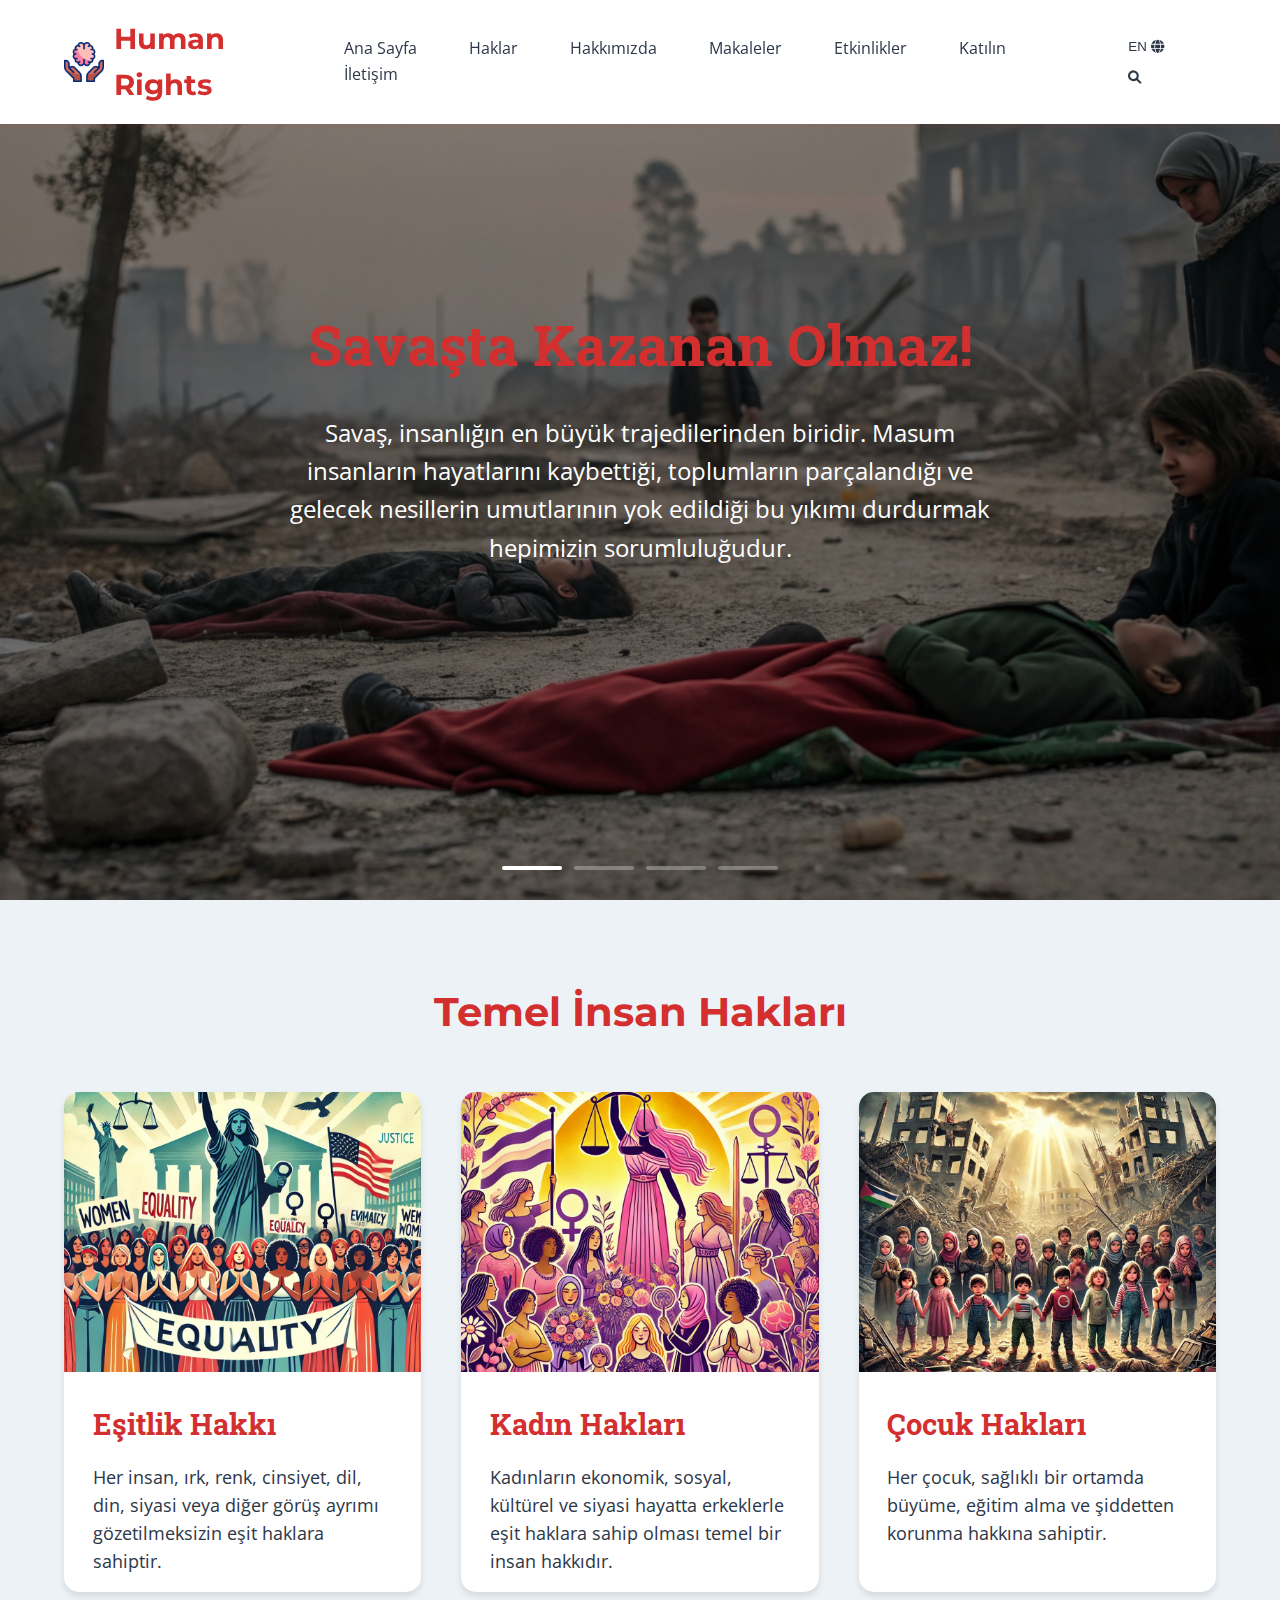
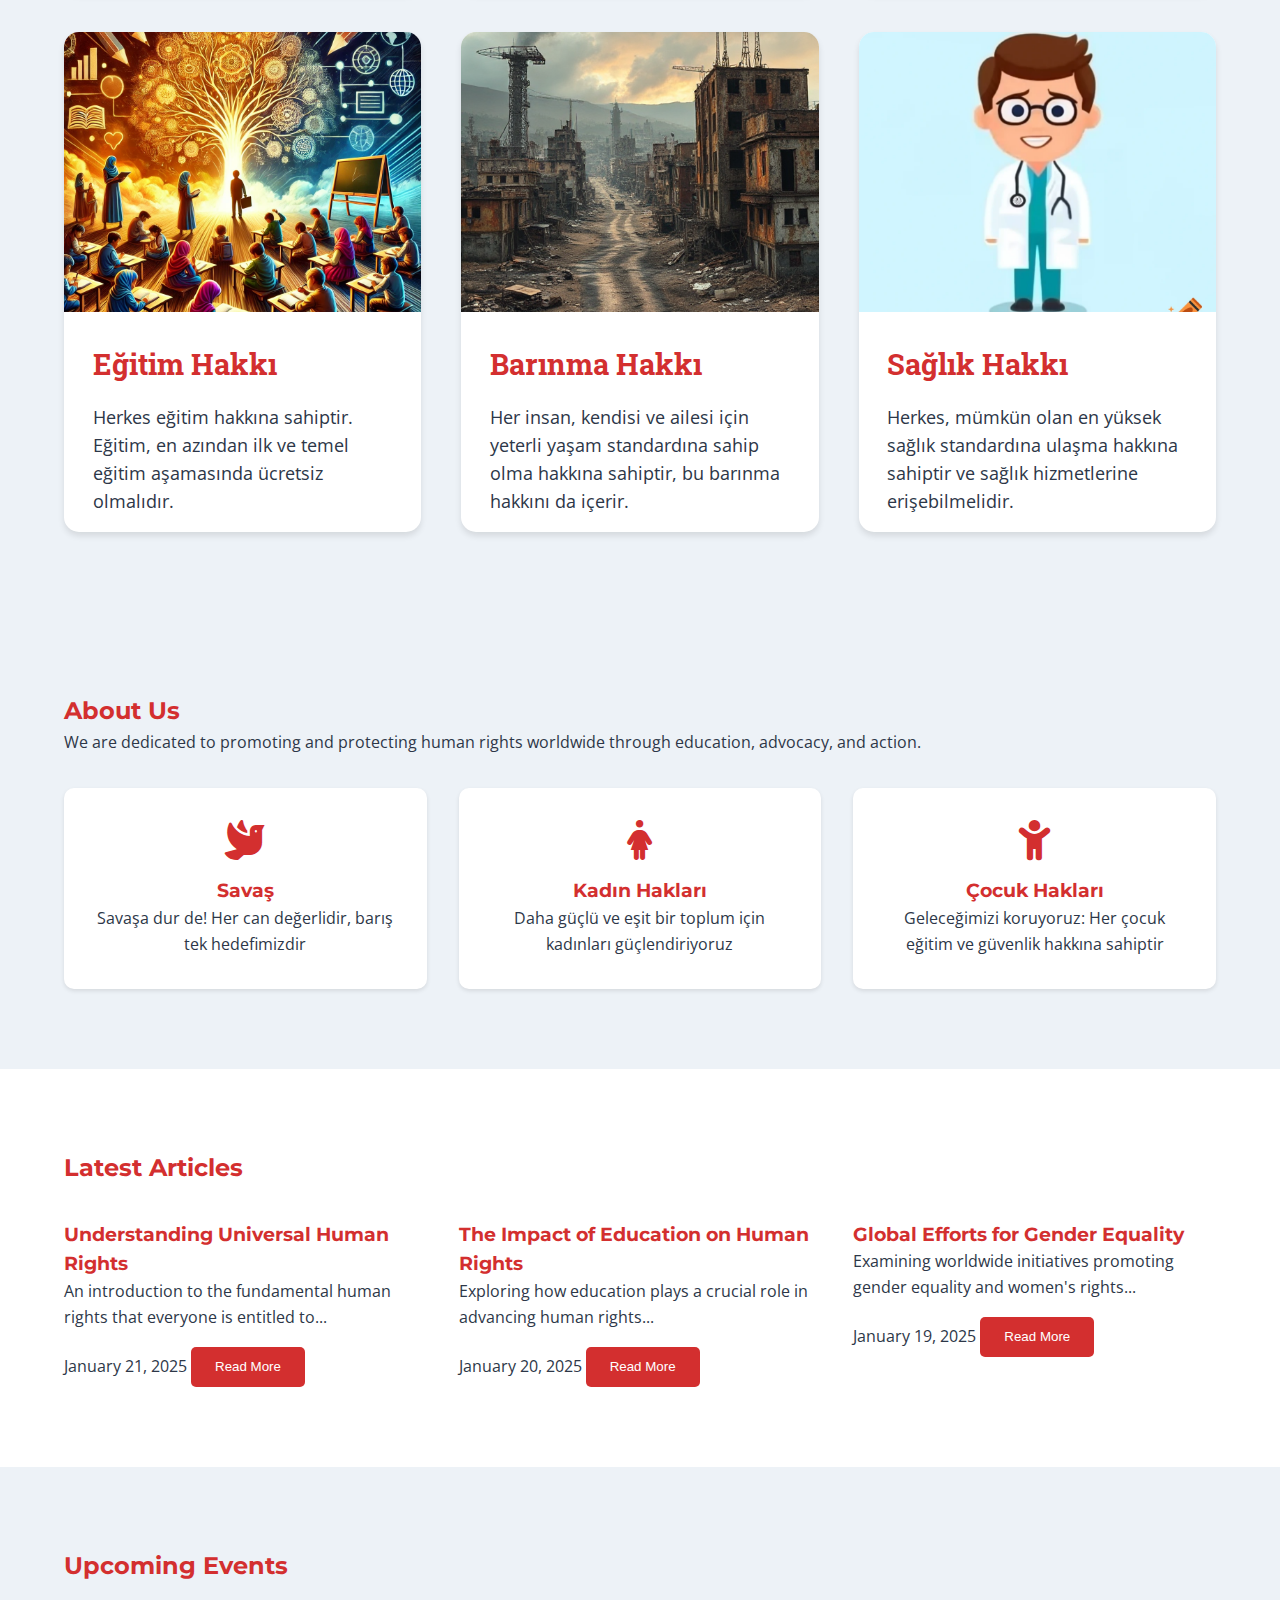
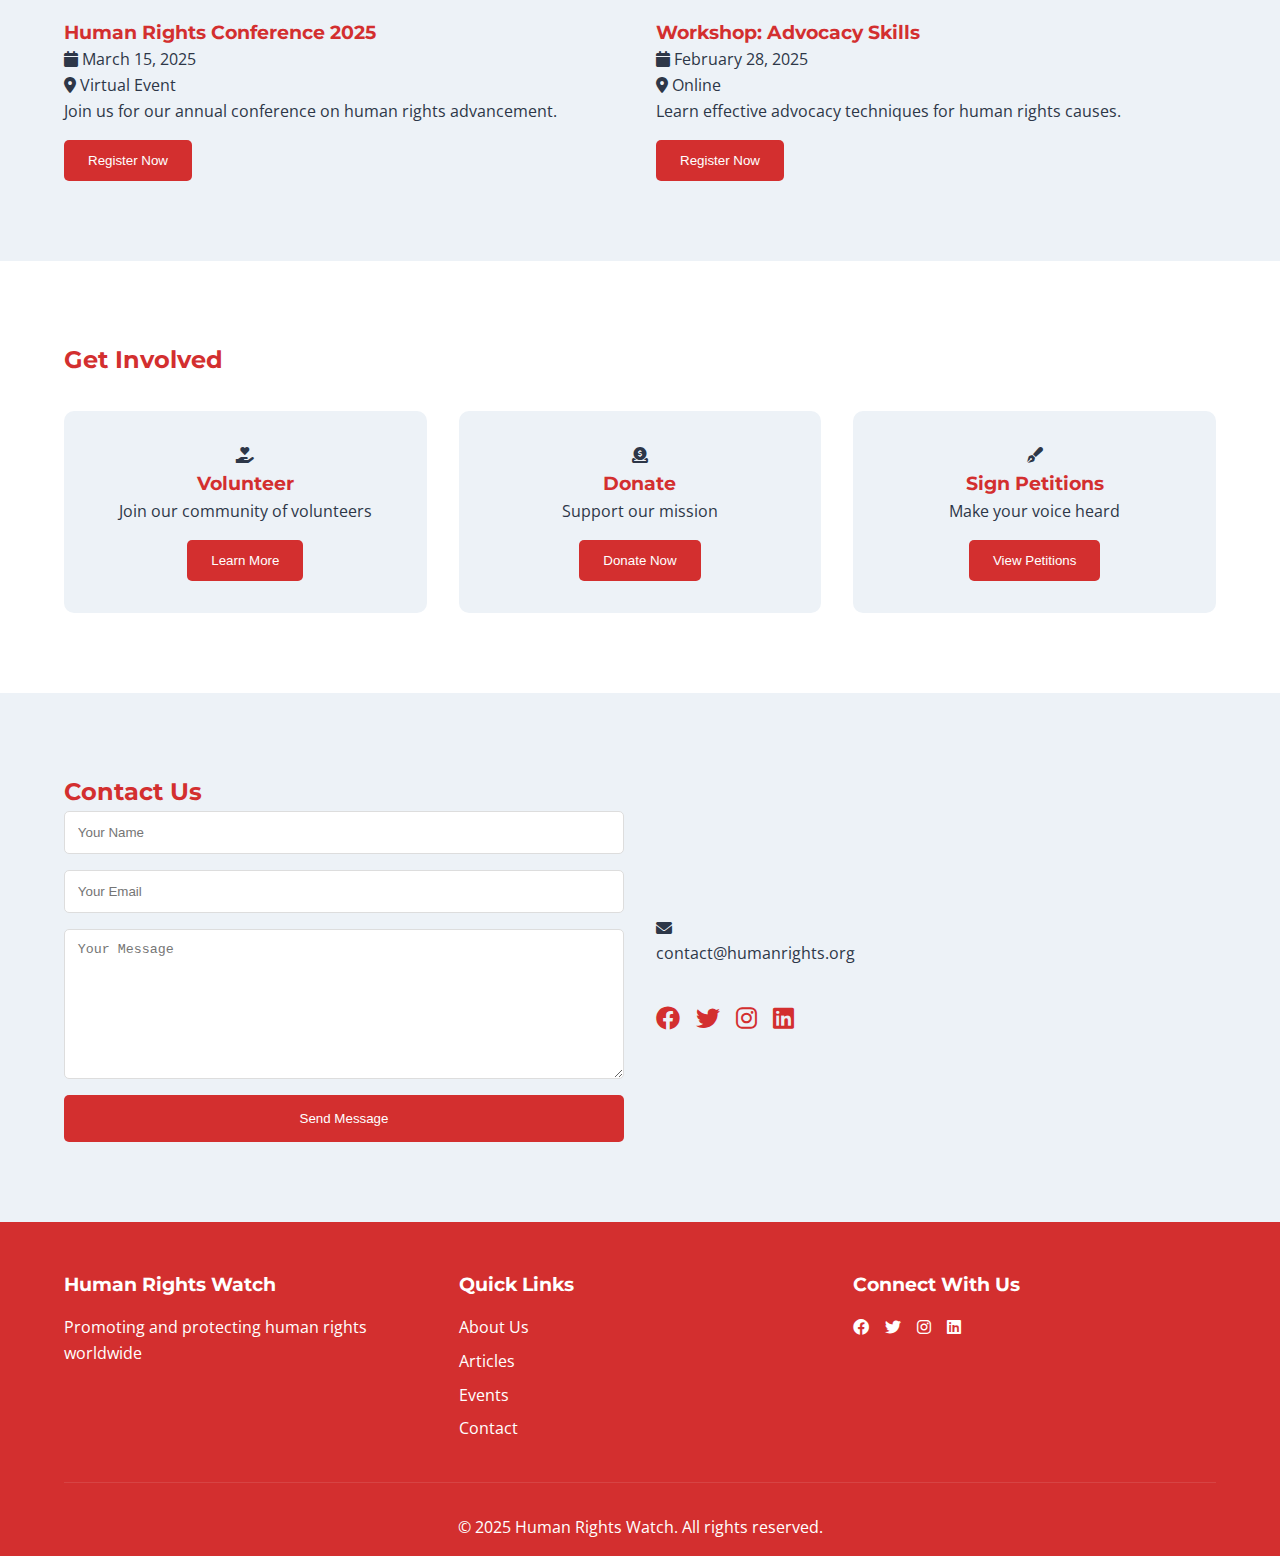
==== index.html @ a7dbcd92 "anasayfa yüklendi." ====
<!DOCTYPE html>
<html lang="en">
  <head>
    <meta charset="UTF-8" />
    <meta name="viewport" content="width=device-width, initial-scale=1.0" />
    <title>Human Rights Awareness</title>
    <link rel="icon" type="image/png" href="assets/images/psychology.png" />
    <link
      rel="shortcut icon"
      type="image/png"
      href="assets/images/psychology.png"
    />
    <link rel="stylesheet" href="styles/main.css" />
    <link
      rel="stylesheet"
      href="https://cdnjs.cloudflare.com/ajax/libs/font-awesome/6.0.0/css/all.min.css"
    />
    <link
      href="https://fonts.googleapis.com/css2?family=Open+Sans:wght@400;600&family=Montserrat:wght@700&family=Roboto+Slab:wght@400;700&display=swap"
      rel="stylesheet"
    />
  </head>
  <body>
    <header>
      <nav class="navbar">
        <div class="logo">
          <img src="assets/images/psychology.png" alt="Human Rights Logo" />
          <h1>Human Rights</h1>
        </div>
        <div class="nav-links">
          <a href="index.html" data-translate="home">Ana Sayfa</a>
          <a href="#rights" data-translate="rights">Haklar</a>
          <a href="#about" data-translate="about">Hakkımızda</a>
          <a href="#articles" data-translate="articles">Makaleler</a>
          <a href="#events" data-translate="events">Etkinlikler</a>
          <a href="#get-involved" data-translate="getInvolved">Katılın</a>
          <a href="#contact" data-translate="contact">İletişim</a>
        </div>
        <div class="nav-actions">
          <button class="language-selector">
            EN <i class="fas fa-globe"></i>
          </button>
          <button class="search-toggle"><i class="fas fa-search"></i></button>
        </div>
      </nav>
    </header>

    <main>
      <section id="hero" class="hero-section">
        <div
          class="slide active"
          style="background-image: url('assets/images/background.jpg')"
        >
          <div class="slide-content">
            <h2 class="slide-title" data-translate="heroTitle">
              Savaşta Kazanan Olmaz!
            </h2>
            <p class="slide-description" data-translate="heroText">
              Savaş, insanlığın en büyük trajedilerinden biridir. Masum
              insanların hayatlarını kaybettiği, toplumların parçalandığı ve
              gelecek nesillerin umutlarının yok edildiği bu yıkımı durdurmak
              hepimizin sorumluluğudur.
            </p>
          </div>
        </div>

        <div
          class="slide"
          style="background-image: url('assets/images/barınmaHakkı.jpg')"
        >
          <div class="slide-content">
            <h2 class="slide-title" data-translate="housingSlideTitle">
              Barınma Hakkı Temel İnsan Hakkıdır
            </h2>
            <p class="slide-description" data-translate="housingSlideText">
              Herkes yeterli barınma hakkına sahiptir. Güvenli ve emniyetli bir
              yuva, insan onuru, fiziksel ve zihinsel sağlık ve genel yaşam
              kalitesi için temeldir.
            </p>
          </div>
        </div>

        <div
          class="slide"
          style="background-image: url('assets/images/kadınHakları.jpg')"
        >
          <div class="slide-content">
            <h2 class="slide-title" data-translate="womenSlideTitle">
              Kadın Hakları İnsan Haklarıdır
            </h2>
            <p class="slide-description" data-translate="womenSlideText">
              Kadınların eşit haklara sahip olması, toplumun gelişmesi için
              temel bir gerekliliktir. Cinsiyet eşitliği olmadan gerçek bir
              demokrasiden ve insan haklarından bahsedemeyiz.
            </p>
          </div>
        </div>

        <div
          class="slide"
          style="background-image: url('assets/images/cocukHakları.jpg')"
        >
          <div class="slide-content">
            <h2 class="slide-title" data-translate="childrenSlideTitle">
              Çocuklar Geleceğimizdir
            </h2>
            <p class="slide-description" data-translate="childrenSlideText">
              Her çocuk güvenli bir ortamda büyüme, eğitim alma ve sevgiyle
              büyütülme hakkına sahiptir. Çocuk hakları, insanlığın geleceğine
              yapılan en önemli yatırımdır.
            </p>
          </div>
        </div>

        <div class="slider-progress">
          <div class="progress-bar active"></div>
          <div class="progress-bar"></div>
          <div class="progress-bar"></div>
          <div class="progress-bar"></div>
        </div>
      </section>

      <section class="rights-section" id="rights">
        <h2 data-translate="rightsTitle">Temel İnsan Hakları</h2>
        <div class="rights-grid">
          <div class="right-card">
            <img
              src="assets/images/equality.jpg"
              alt="Eşitlik Hakkı"
              data-translate="equalityImageAlt"
            />
            <div class="right-card-content">
              <h3 data-translate="equalityTitle">Eşitlik Hakkı</h3>
              <p data-translate="equalityText">
                Her insan, ırk, renk, cinsiyet, dil, din, siyasi veya diğer
                görüş ayrımı gözetilmeksizin eşit haklara sahiptir.
              </p>
            </div>
          </div>
          <div class="right-card">
            <img
              src="assets/images/women.jpg"
              alt="Kadın Hakları"
              data-translate="womenRightsImageAlt"
            />
            <div class="right-card-content">
              <h3 data-translate="womenRightsTitle">Kadın Hakları</h3>
              <p data-translate="womenRightsText">
                Kadınların ekonomik, sosyal, kültürel ve siyasi hayatta
                erkeklerle eşit haklara sahip olması temel bir insan hakkıdır.
              </p>
            </div>
          </div>
          <div class="right-card">
            <img
              src="assets/images/children.jpg"
              alt="Çocuk Hakları"
              data-translate="childrenRightsImageAlt"
            />
            <div class="right-card-content">
              <h3 data-translate="childrenRightsTitle">Çocuk Hakları</h3>
              <p data-translate="childrenRightsText">
                Her çocuk, sağlıklı bir ortamda büyüme, eğitim alma ve şiddetten
                korunma hakkına sahiptir.
              </p>
            </div>
          </div>
          <div class="right-card">
            <img
              src="assets/images/education.jpg"
              alt="Eğitim Hakkı"
              data-translate="educationImageAlt"
            />
            <div class="right-card-content">
              <h3 data-translate="educationTitle">Eğitim Hakkı</h3>
              <p data-translate="educationText">
                Herkes eğitim hakkına sahiptir. Eğitim, en azından ilk ve temel
                eğitim aşamasında ücretsiz olmalıdır.
              </p>
            </div>
          </div>
          <div class="right-card">
            <img
              src="assets/images/housing.jpg"
              alt="Barınma Hakkı"
              data-translate="housingImageAlt"
            />
            <div class="right-card-content">
              <h3 data-translate="housingTitle">Barınma Hakkı</h3>
              <p data-translate="housingText">
                Her insan, kendisi ve ailesi için yeterli yaşam standardına
                sahip olma hakkına sahiptir, bu barınma hakkını da içerir.
              </p>
            </div>
          </div>
          <div class="right-card">
            <img
              src="assets/images/health.jpg"
              alt="Sağlık Hakkı"
              data-translate="healthImageAlt"
            />
            <div class="right-card-content">
              <h3 data-translate="healthTitle">Sağlık Hakkı</h3>
              <p data-translate="healthText">
                Herkes, mümkün olan en yüksek sağlık standardına ulaşma hakkına
                sahiptir ve sağlık hizmetlerine erişebilmelidir.
              </p>
            </div>
          </div>
        </div>
      </section>

      <section id="about" class="about-section">
        <h2 data-translate="aboutTitle">About Us</h2>
        <div class="about-content">
          <p data-translate="aboutText">
            We are dedicated to promoting and protecting human rights worldwide
            through education, advocacy, and action.
          </p>
          <div class="values-grid">
            <div class="value-card">
              <i class="fas fa-dove"></i>
              <h3 data-translate="war">Savaş</h3>
              <p data-translate="warText">
                Savaşa dur de! Her can değerlidir, barış tek hedefimizdir
              </p>
            </div>
            <div class="value-card">
              <i class="fas fa-female"></i>
              <h3 data-translate="women">Kadın Hakları</h3>
              <p data-translate="womenText">
                Daha güçlü ve eşit bir toplum için kadınları güçlendiriyoruz
              </p>
            </div>
            <div class="value-card">
              <i class="fas fa-child"></i>
              <h3 data-translate="children">Çocuk Hakları</h3>
              <p data-translate="childrenText">
                Geleceğimizi koruyoruz: Her çocuk eğitim ve güvenlik hakkına
                sahiptir
              </p>
            </div>
          </div>
        </div>
      </section>

      <section id="articles" class="articles-section">
        <h2 data-translate="articlesTitle">Latest Articles</h2>
        <div class="articles-grid">
          <!-- Article cards will be dynamically populated -->
        </div>
      </section>

      <section id="events" class="events-section">
        <h2 data-translate="eventsTitle">Upcoming Events</h2>
        <div class="events-grid">
          <!-- Event cards will be dynamically populated -->
        </div>
      </section>

      <section id="get-involved" class="get-involved-section">
        <h2 data-translate="getInvolvedTitle">Get Involved</h2>
        <div class="involvement-options">
          <div class="option-card">
            <i class="fas fa-hand-holding-heart"></i>
            <h3 data-translate="volunteer">Volunteer</h3>
            <p data-translate="volunteerText">
              Join our community of volunteers
            </p>
            <button class="secondary-button" data-translate="learnMore">
              Learn More
            </button>
          </div>
          <div class="option-card">
            <i class="fas fa-donate"></i>
            <h3 data-translate="donate">Donate</h3>
            <p data-translate="donateText">Support our mission</p>
            <button class="secondary-button" data-translate="donateNow">
              Donate Now
            </button>
          </div>
          <div class="option-card">
            <i class="fas fa-pen-fancy"></i>
            <h3 data-translate="petitions">Sign Petitions</h3>
            <p data-translate="petitionsText">Make your voice heard</p>
            <button class="secondary-button" data-translate="viewPetitions">
              View Petitions
            </button>
          </div>
        </div>
      </section>

      <section id="contact" class="contact-section">
        <h2 data-translate="contactTitle">Contact Us</h2>
        <div class="contact-container">
          <form class="contact-form">
            <input
              type="text"
              data-translate="namePlaceholder"
              placeholder="Your Name"
              required
            />
            <input
              type="email"
              data-translate="emailPlaceholder"
              placeholder="Your Email"
              required
            />
            <textarea
              data-translate="messagePlaceholder"
              placeholder="Your Message"
              required
            ></textarea>
            <button
              type="submit"
              class="submit-button"
              data-translate="sendMessage"
            >
              Send Message
            </button>
          </form>
          <div class="contact-info">
            <div class="info-item">
              <i class="fas fa-envelope"></i>
              <p>contact@humanrights.org</p>
            </div>
            <div class="social-links">
              <a href="#" class="social-link"
                ><i class="fab fa-facebook"></i
              ></a>
              <a href="#" class="social-link"><i class="fab fa-twitter"></i></a>
              <a href="#" class="social-link"
                ><i class="fab fa-instagram"></i
              ></a>
              <a href="#" class="social-link"
                ><i class="fab fa-linkedin"></i
              ></a>
            </div>
          </div>
        </div>
      </section>
    </main>

    <footer>
      <div class="footer-content">
        <div class="footer-section">
          <h3>Human Rights Watch</h3>
          <p>Promoting and protecting human rights worldwide</p>
        </div>
        <div class="footer-section">
          <h3>Quick Links</h3>
          <a href="#about">About Us</a>
          <a href="#articles">Articles</a>
          <a href="#events">Events</a>
          <a href="#contact">Contact</a>
        </div>
        <div class="footer-section">
          <h3>Connect With Us</h3>
          <div class="social-links">
            <a href="#"><i class="fab fa-facebook"></i></a>
            <a href="#"><i class="fab fa-twitter"></i></a>
            <a href="#"><i class="fab fa-instagram"></i></a>
            <a href="#"><i class="fab fa-linkedin"></i></a>
          </div>
        </div>
      </div>
      <div class="footer-bottom">
        <p>&copy; 2025 Human Rights Watch. All rights reserved.</p>
      </div>
    </footer>

    <script src="js/main.js"></script>
  </body>
</html>
---- styles/main.css ----
:root {
    --primary-color: #d32f2f;
    --secondary-color: #ff5252;
    --background-color: #ffffff;
    --text-color: #2d3748;
    --light-gray: #edf2f7;
    --dark-gray: #4a5568;
}

* {
    margin: 0;
    padding: 0;
    box-sizing: border-box;
}

body {
    font-family: 'Open Sans', sans-serif;
    line-height: 1.6;
    color: var(--text-color);
}

h1, h2, h3 {
    font-family: 'Montserrat', sans-serif;
    color: var(--primary-color);
}

/* Navigation */
.navbar {
    display: flex;
    justify-content: space-between;
    align-items: center;
    padding: 1rem 5%;
    background-color: var(--background-color);
    box-shadow: 0 2px 4px rgba(211, 47, 47, 0.1);
    position: fixed;
    width: 100%;
    top: 0;
    z-index: 1000;
}

.logo {
    display: flex;
    align-items: center;
    gap: 10px;
}

.logo img {
    width: 40px;
    height: 40px;
}

.logo h1 {
    font-size: 1.8rem;
    color: var(--primary-color);
    margin: 0;
}

.nav-links a {
    color: var(--text-color);
    text-decoration: none;
    margin: 0 1rem;
    padding: 0.5rem;
    transition: color 0.3s ease;
}

.nav-links a:hover {
    color: var(--primary-color);
}

.nav-actions button {
    background: none;
    border: none;
    cursor: pointer;
    padding: 0.5rem;
    color: var(--text-color);
    margin-left: 1rem;
}

/* Hero Section with Slider */
.hero-section {
    position: relative;
    height: 100vh;
    overflow: hidden;
}

.slide {
    position: absolute;
    top: 0;
    left: 0;
    width: 100%;
    height: 100%;
    opacity: 0;
    visibility: hidden;
    transition: opacity 1s ease-in-out, visibility 1s ease-in-out;
    background-size: cover;
    background-position: center;
}

.slide.active {
    opacity: 1;
    visibility: visible;
}

.slide-content {
    position: relative;
    text-align: center;
    color: white;
    max-width: 800px;
    padding: 2rem;
    margin: 0 auto;
    top: 50%;
    transform: translateY(-50%);
    z-index: 2;
}

.slide::before {
    content: '';
    position: absolute;
    top: 0;
    left: 0;
    width: 100%;
    height: 100%;
    background: rgba(0, 0, 0, 0.5);
    z-index: 1;
}

.slide-title {
    font-size: 3.5rem;
    margin-bottom: 1.5rem;
    font-family: 'Roboto Slab', serif;
}

.slide-description {
    font-size: 1.5rem;
    margin-bottom: 2rem;
    line-height: 1.6;
}

.slider-progress {
    position: absolute;
    bottom: 30px;
    left: 50%;
    transform: translateX(-50%);
    z-index: 3;
    display: flex;
    gap: 12px;
}

.progress-bar {
    width: 60px;
    height: 4px;
    background: rgba(255, 255, 255, 0.3);
    border-radius: 2px;
    cursor: pointer;
    transition: all 0.3s ease;
    position: relative;
    overflow: hidden;
}

.progress-bar::after {
    content: '';
    position: absolute;
    top: 0;
    left: 0;
    width: 0;
    height: 100%;
    background: white;
    transition: width 0.3s ease;
}

.progress-bar.active::after {
    width: 100%;
}

.progress-bar:hover {
    background: rgba(255, 255, 255, 0.4);
    transform: scaleY(1.5);
}

@media (max-width: 768px) {
    .progress-bar {
        width: 40px;
    }
}

/* About Section */
.about-section {
    padding: 5rem 5%;
    background-color: var(--light-gray);
}

.values-grid {
    display: grid;
    grid-template-columns: repeat(auto-fit, minmax(250px, 1fr));
    gap: 2rem;
    margin-top: 2rem;
}

.value-card {
    background-color: white;
    padding: 2rem;
    border-radius: 10px;
    text-align: center;
    box-shadow: 0 2px 4px rgba(0,0,0,0.1);
}

.value-card i {
    font-size: 2.5rem;
    color: var(--primary-color);
    margin-bottom: 1rem;
}

/* Articles Section */
.articles-section {
    padding: 5rem 5%;
}

.articles-grid {
    display: grid;
    grid-template-columns: repeat(auto-fit, minmax(300px, 1fr));
    gap: 2rem;
    margin-top: 2rem;
}

/* Events Section */
.events-section {
    padding: 5rem 5%;
    background-color: var(--light-gray);
}

.events-grid {
    display: grid;
    grid-template-columns: repeat(auto-fit, minmax(300px, 1fr));
    gap: 2rem;
    margin-top: 2rem;
}

/* Get Involved Section */
.get-involved-section {
    padding: 5rem 5%;
}

.involvement-options {
    display: grid;
    grid-template-columns: repeat(auto-fit, minmax(250px, 1fr));
    gap: 2rem;
    margin-top: 2rem;
}

.option-card {
    background-color: var(--light-gray);
    padding: 2rem;
    border-radius: 10px;
    text-align: center;
}

.secondary-button {
    background-color: var(--primary-color);
    color: white;
    padding: 0.8rem 1.5rem;
    border: none;
    border-radius: 5px;
    cursor: pointer;
    transition: background-color 0.3s ease;
    margin-top: 1rem;
}

.secondary-button:hover {
    background-color: #b71c1c;
}

/* Contact Section */
.contact-section {
    padding: 5rem 5%;
    background-color: var(--light-gray);
}

.contact-container {
    display: grid;
    grid-template-columns: 1fr 1fr;
    gap: 2rem;
    max-width: 1200px;
    margin: 0 auto;
}

.contact-form {
    display: flex;
    flex-direction: column;
    gap: 1rem;
}

.contact-form input,
.contact-form textarea {
    padding: 0.8rem;
    border: 1px solid #ddd;
    border-radius: 5px;
}

.contact-form textarea {
    height: 150px;
}

.submit-button {
    background-color: var(--primary-color);
    color: white;
    padding: 1rem;
    border: none;
    border-radius: 5px;
    cursor: pointer;
    transition: background-color 0.3s ease;
}

.submit-button:hover {
    background-color: #b71c1c;
}

.contact-info {
    display: flex;
    flex-direction: column;
    justify-content: center;
    gap: 2rem;
}

.social-links {
    display: flex;
    gap: 1rem;
}

.social-link {
    color: var(--primary-color);
    font-size: 1.5rem;
    transition: color 0.3s ease;
}

.social-link:hover {
    color: var(--secondary-color);
}

/* Rights Cards Section */
.rights-section {
    padding: 5rem 5%;
    background-color: var(--light-gray);
}

.rights-section h2 {
    text-align: center;
    font-size: 2.5rem;
    margin-bottom: 3rem;
    color: var(--primary-color);
}

.rights-grid {
    display: grid;
    grid-template-columns: repeat(3, 1fr);
    gap: 2.5rem;
    margin-top: 2rem;
    max-width: 1400px;
    margin-left: auto;
    margin-right: auto;
}

.right-card {
    background: white;
    border-radius: 15px;
    overflow: hidden;
    box-shadow: 0 4px 6px rgba(0, 0, 0, 0.1);
    transition: transform 0.3s ease, box-shadow 0.3s ease;
    cursor: pointer;
    height: 500px; 
    display: flex;
    flex-direction: column;
}

.right-card:hover {
    transform: translateY(-10px);
    box-shadow: 0 8px 15px rgba(211, 47, 47, 0.2);
}

.right-card img {
    width: 100%;
    height: 280px; 
    object-fit: cover;
    transition: transform 0.3s ease;
}

.right-card:hover img {
    transform: scale(1.05);
}

.right-card-content {
    padding: 1.8rem;
    flex-grow: 1;
    display: flex;
    flex-direction: column;
    justify-content: space-between;
}

.right-card-content h3 {
    color: var(--primary-color);
    font-size: 1.8rem;
    margin-bottom: 1rem;
    font-family: 'Roboto Slab', serif;
}

.right-card-content p {
    color: var(--text-color);
    line-height: 1.6;
    font-size: 1.1rem;
    margin-bottom: 1rem;
}

@media (max-width: 1200px) {
    .rights-grid {
        grid-template-columns: repeat(2, 1fr);
    }
}

@media (max-width: 768px) {
    .rights-grid {
        grid-template-columns: 1fr;
    }
    
    .right-card {
        height: auto;
        min-height: 450px;
    }
}

@media (max-width: 768px) {
    .slide-title {
        font-size: 2.5rem;
    }
    
    .slide-description {
        font-size: 1.2rem;
    }
}

@media (max-width: 768px) {
    .slider-nav-buttons {
        padding: 0 1rem;
    }

    .slider-button {
        width: 40px;
        height: 40px;
    }

    .slider-button i {
        font-size: 1.2rem;
    }

    .progress-bar {
        width: 40px;
    }
}

/* Smooth Scroll */
html {
    scroll-behavior: smooth;
}

/* Navbar offset for smooth scroll */
section {
    scroll-margin-top: 80px; /* Navbar yüksekliği kadar margin */
}

/* Footer */
footer {
    background-color: var(--primary-color);
    color: white;
    padding: 3rem 5% 1rem;
}

.footer-content {
    display: grid;
    grid-template-columns: repeat(auto-fit, minmax(250px, 1fr));
    gap: 2rem;
    margin-bottom: 2rem;
}

.footer-section h3 {
    color: white;
    margin-bottom: 1rem;
}

.footer-section a {
    color: white;
    text-decoration: none;
    display: block;
    margin-bottom: 0.5rem;
}

.footer-bottom {
    text-align: center;
    padding-top: 2rem;
    border-top: 1px solid rgba(255,255,255,0.1);
}

/* Responsive Design */
@media (max-width: 768px) {
    .navbar {
        flex-direction: column;
        padding: 1rem;
    }

    .nav-links {
        margin: 1rem 0;
    }

    .nav-links a {
        display: block;
        margin: 0.5rem 0;
    }

    .hero-content h2 {
        font-size: 2rem;
    }

    .contact-container {
        grid-template-columns: 1fr;
    }

    .rights-grid {
        grid-template-columns: 1fr;
    }
}

/* Accessibility */
@media (prefers-reduced-motion: reduce) {
    * {
        animation: none !important;
        transition: none !important;
    }
}

:focus {
    outline: 3px solid var(--secondary-color);
    outline-offset: 2px;
}

.sr-only {
    position: absolute;
    width: 1px;
    height: 1px;
    padding: 0;
    margin: -1px;
    overflow: hidden;
    clip: rect(0, 0, 0, 0);
    border: 0;
}
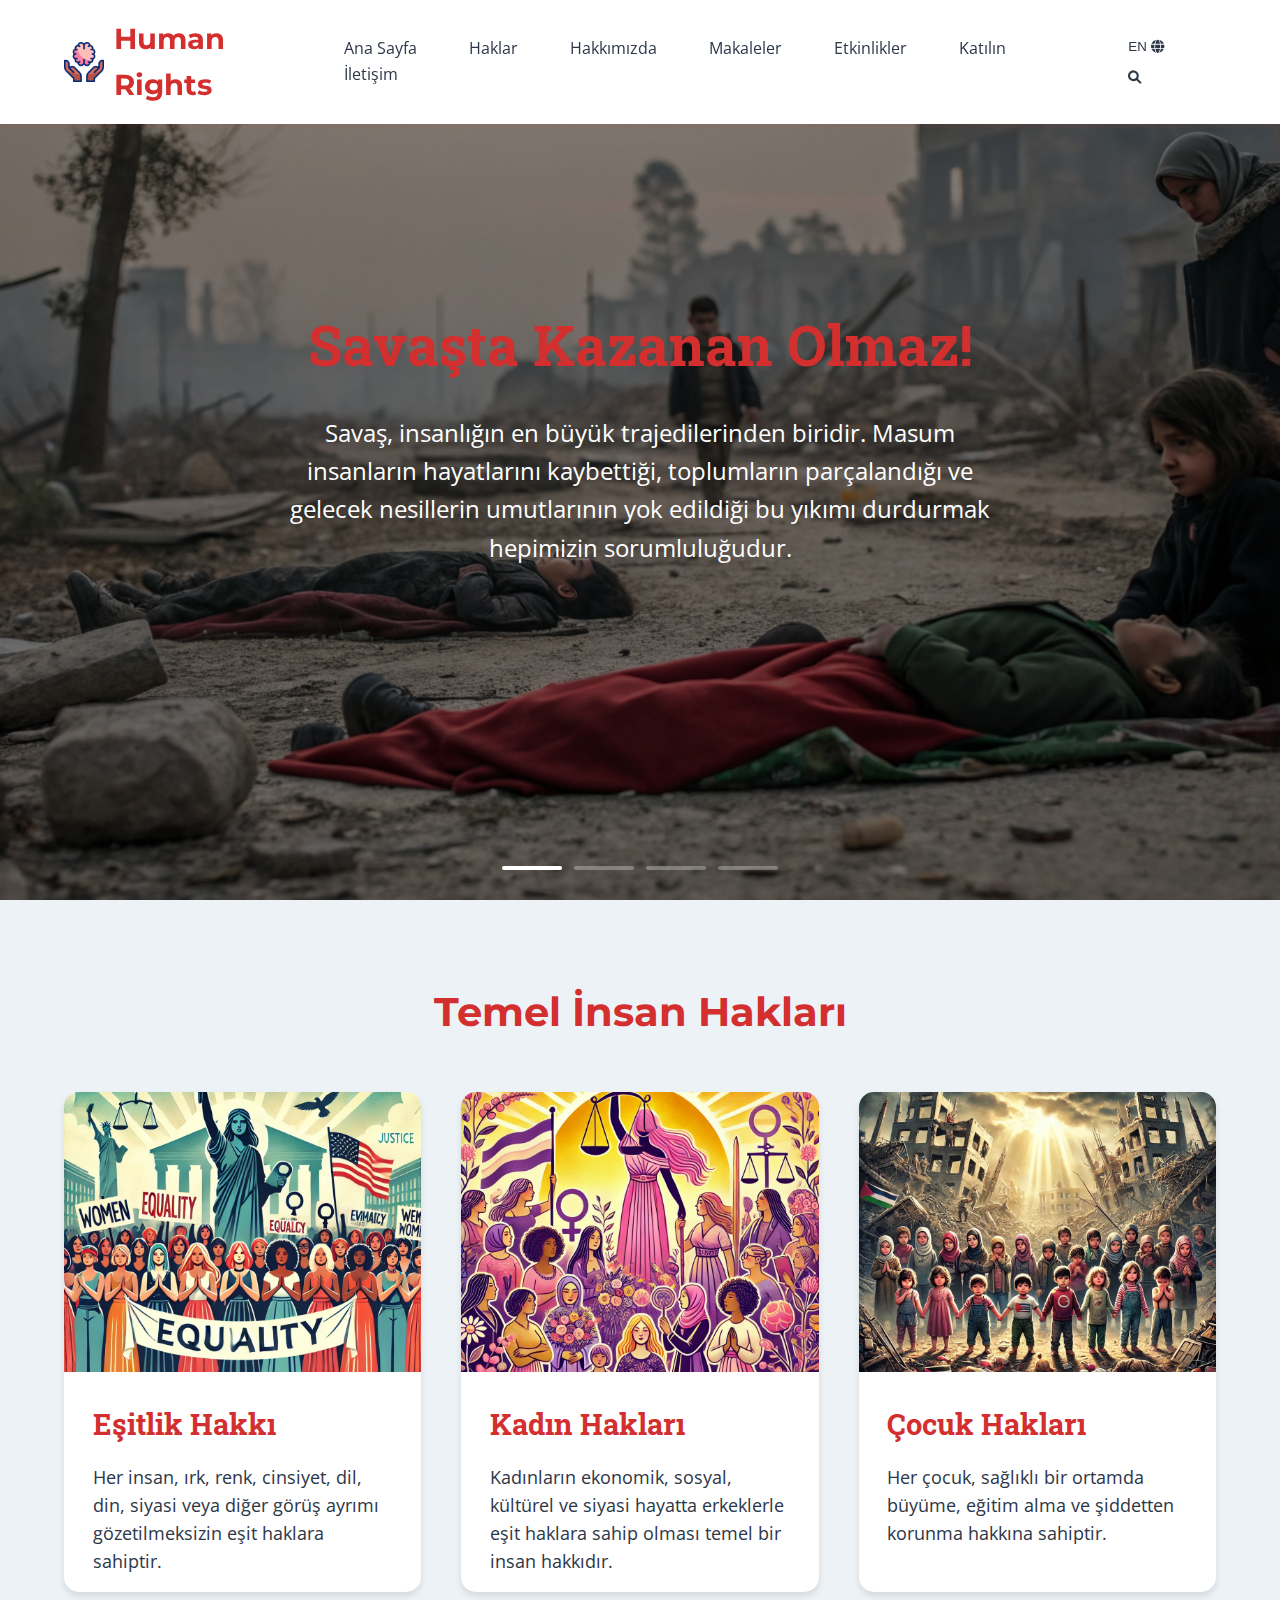
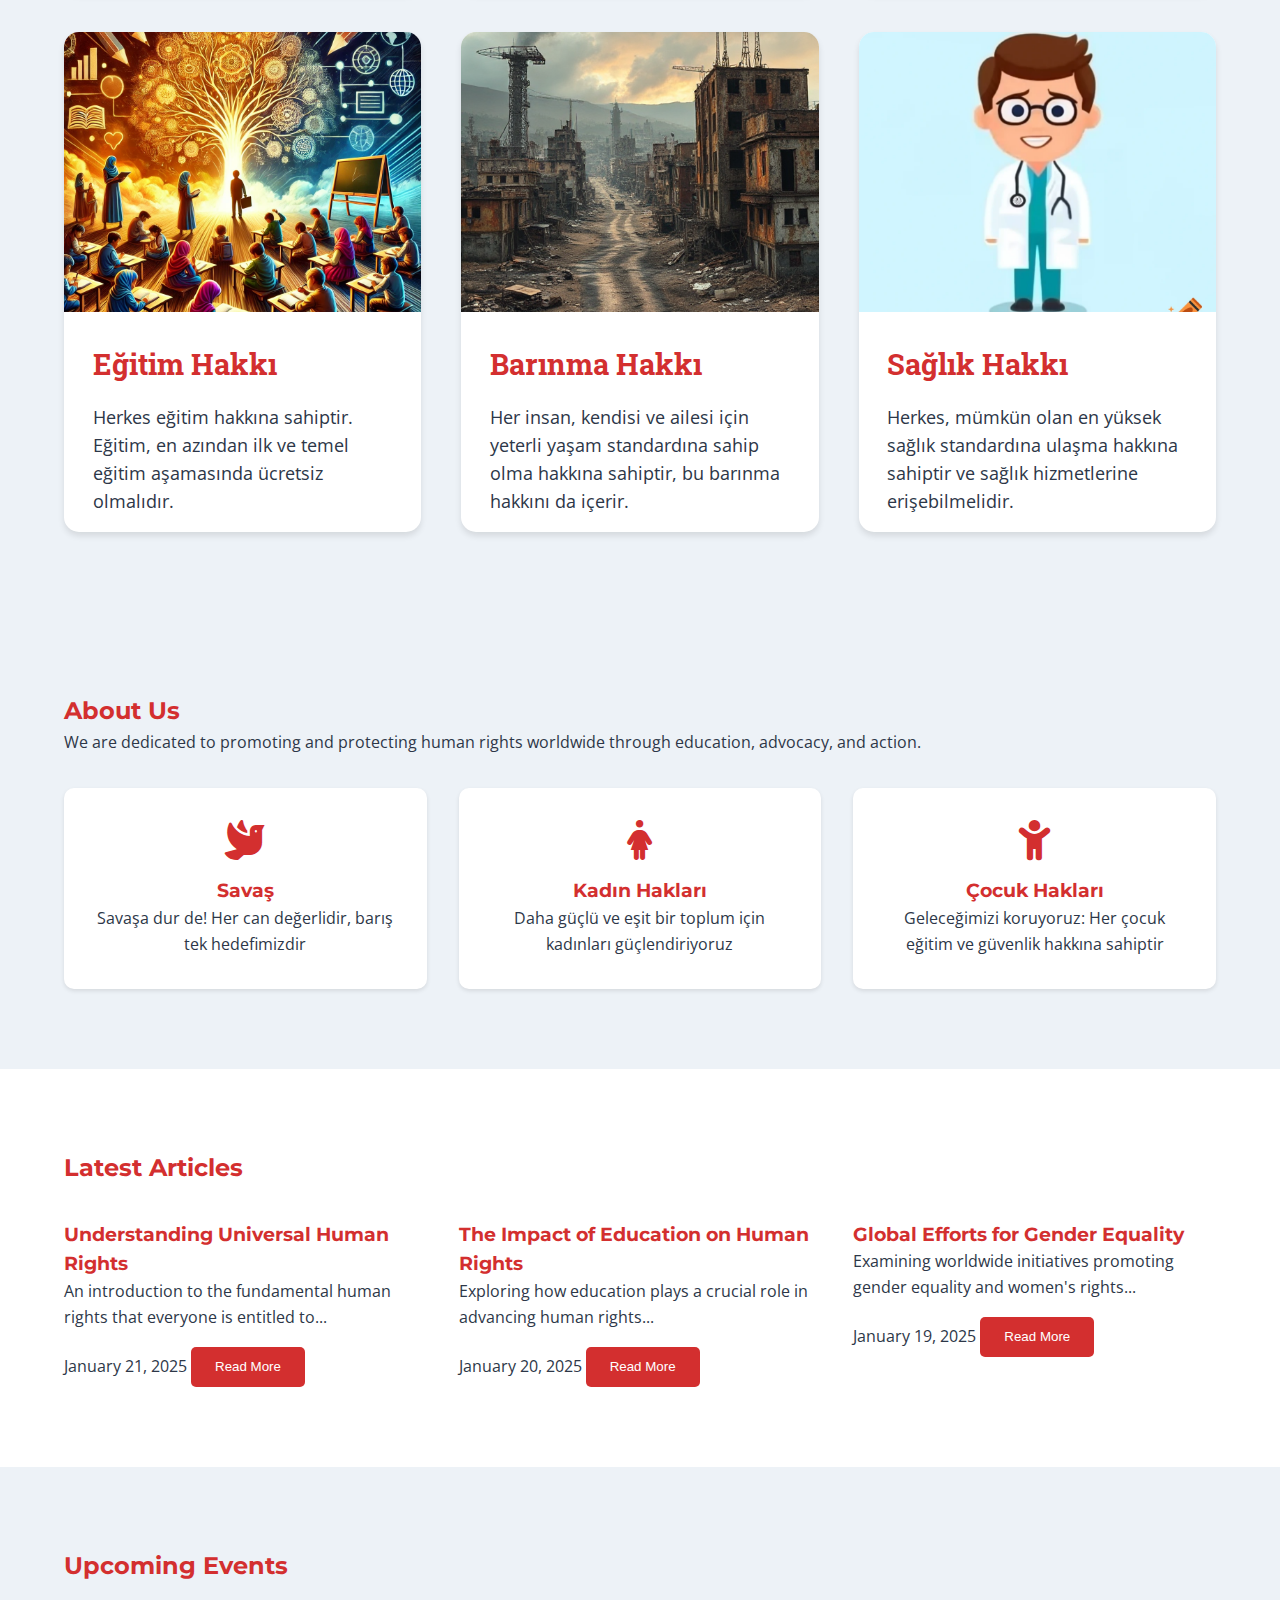
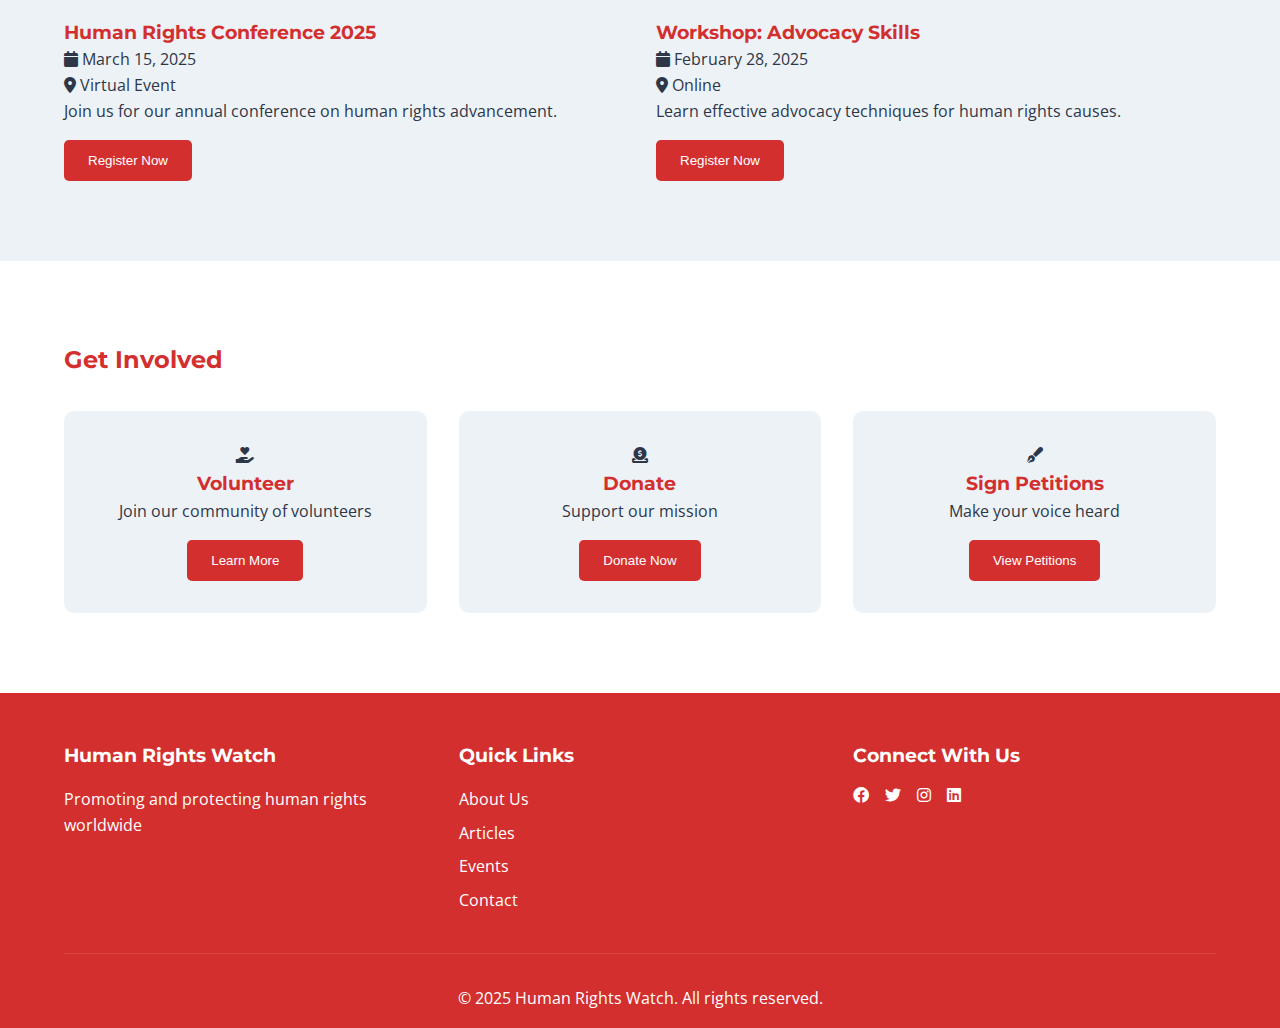
==== commit c59f5dfe: "contact html , js added and main css , js modified" ====
--- a/index.html
+++ b/index.html
@@ -29,12 +29,12 @@
         </div>
         <div class="nav-links">
           <a href="index.html" data-translate="home">Ana Sayfa</a>
-          <a href="#rights" data-translate="rights">Haklar</a>
+          <a href="rights.html" data-translate="rights">Haklar</a>
           <a href="#about" data-translate="about">Hakkımızda</a>
           <a href="#articles" data-translate="articles">Makaleler</a>
           <a href="#events" data-translate="events">Etkinlikler</a>
           <a href="#get-involved" data-translate="getInvolved">Katılın</a>
-          <a href="#contact" data-translate="contact">İletişim</a>
+          <a href="contact.html" data-translate="contact">İletişim</a>
         </div>
         <div class="nav-actions">
           <button class="language-selector">
@@ -289,56 +289,6 @@
           </div>
         </div>
       </section>
-
-      <section id="contact" class="contact-section">
-        <h2 data-translate="contactTitle">Contact Us</h2>
-        <div class="contact-container">
-          <form class="contact-form">
-            <input
-              type="text"
-              data-translate="namePlaceholder"
-              placeholder="Your Name"
-              required
-            />
-            <input
-              type="email"
-              data-translate="emailPlaceholder"
-              placeholder="Your Email"
-              required
-            />
-            <textarea
-              data-translate="messagePlaceholder"
-              placeholder="Your Message"
-              required
-            ></textarea>
-            <button
-              type="submit"
-              class="submit-button"
-              data-translate="sendMessage"
-            >
-              Send Message
-            </button>
-          </form>
-          <div class="contact-info">
-            <div class="info-item">
-              <i class="fas fa-envelope"></i>
-              <p>contact@humanrights.org</p>
-            </div>
-            <div class="social-links">
-              <a href="#" class="social-link"
-                ><i class="fab fa-facebook"></i
-              ></a>
-              <a href="#" class="social-link"><i class="fab fa-twitter"></i></a>
-              <a href="#" class="social-link"
-                ><i class="fab fa-instagram"></i
-              ></a>
-              <a href="#" class="social-link"
-                ><i class="fab fa-linkedin"></i
-              ></a>
-            </div>
-          </div>
-        </div>
-      </section>
     </main>
 
     <footer>
@@ -369,6 +319,6 @@
       </div>
     </footer>
 
-    <script src="js/main.js"></script>
+    <script src="./js/main.js"></script>
   </body>
 </html>
--- a/styles/main.css
+++ b/styles/main.css
@@ -294,6 +294,7 @@
     padding: 0.8rem;
     border: 1px solid #ddd;
     border-radius: 5px;
+    resize: none;
 }
 
 .contact-form textarea {
@@ -487,7 +488,8 @@
 .footer-section a {
     color: white;
     text-decoration: none;
-    display: block;
+    display: flex;
+    gap: 1rem;
     margin-bottom: 0.5rem;
 }
 
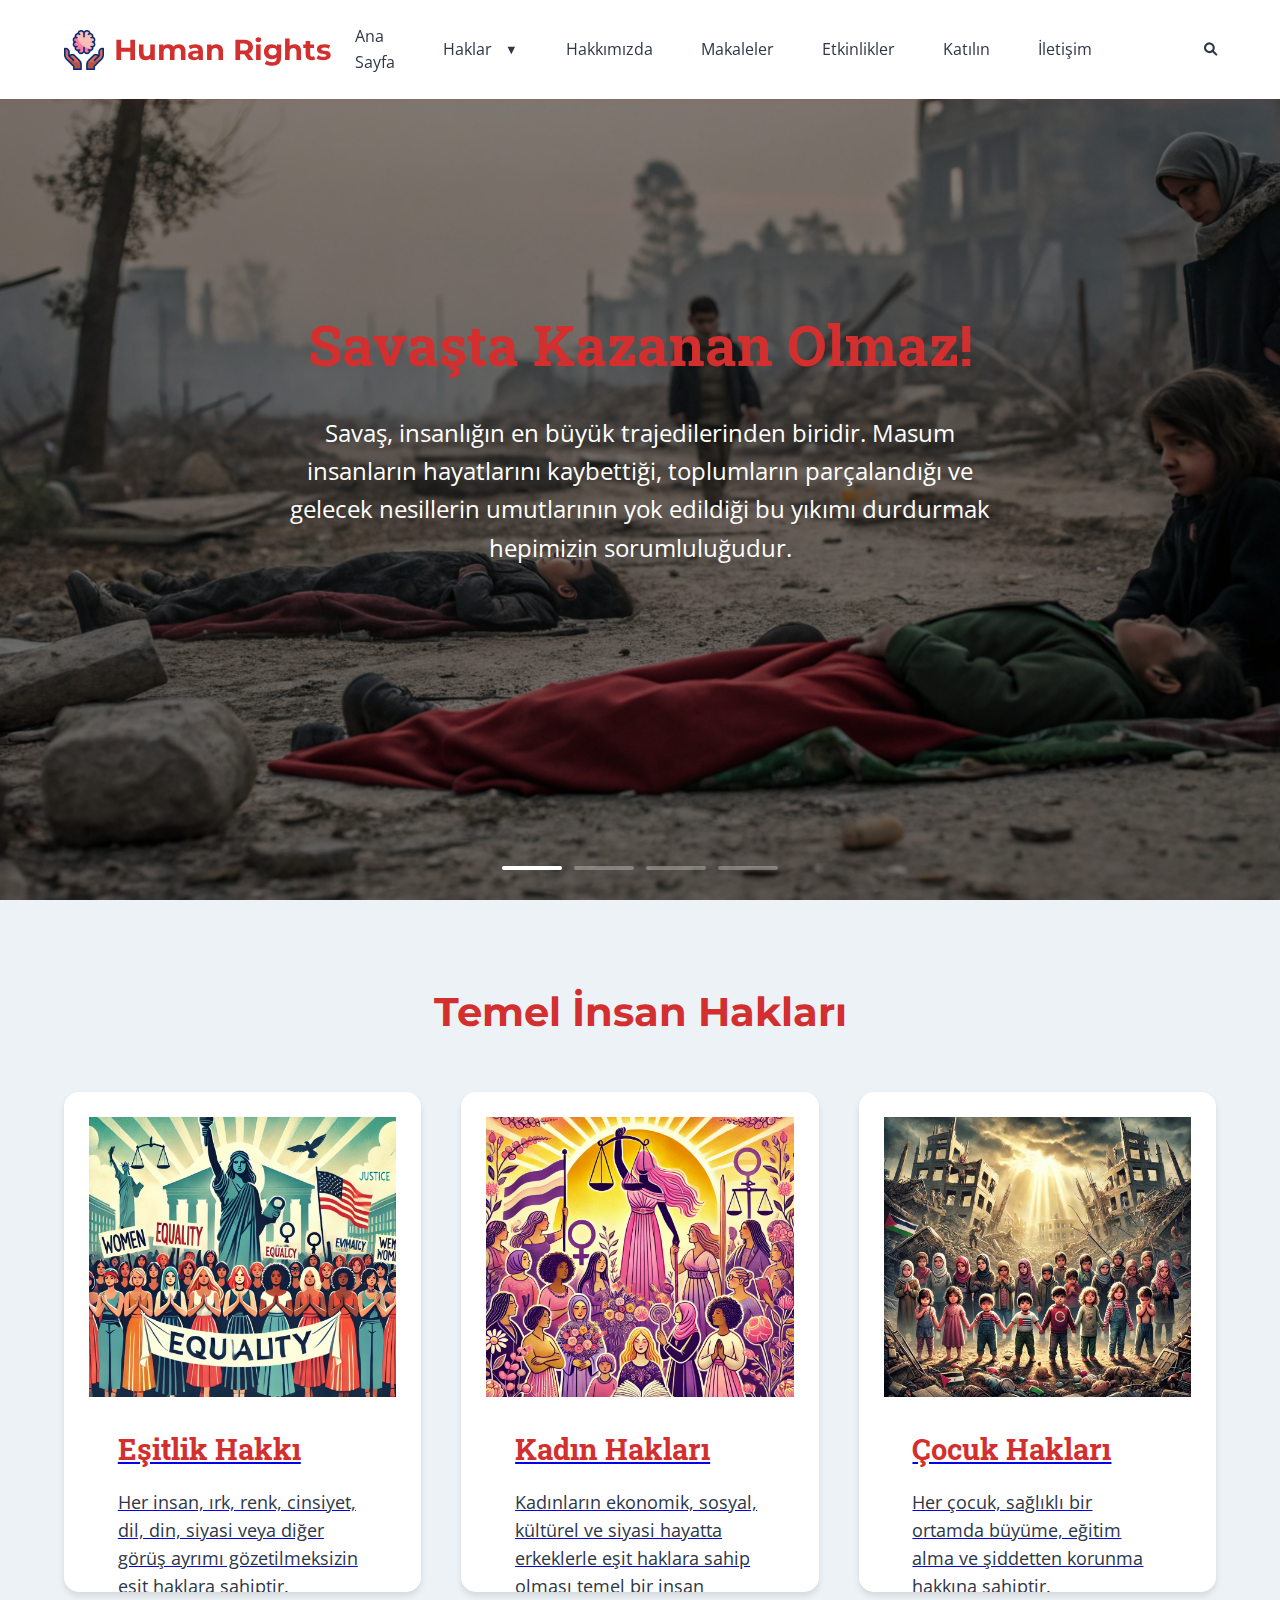
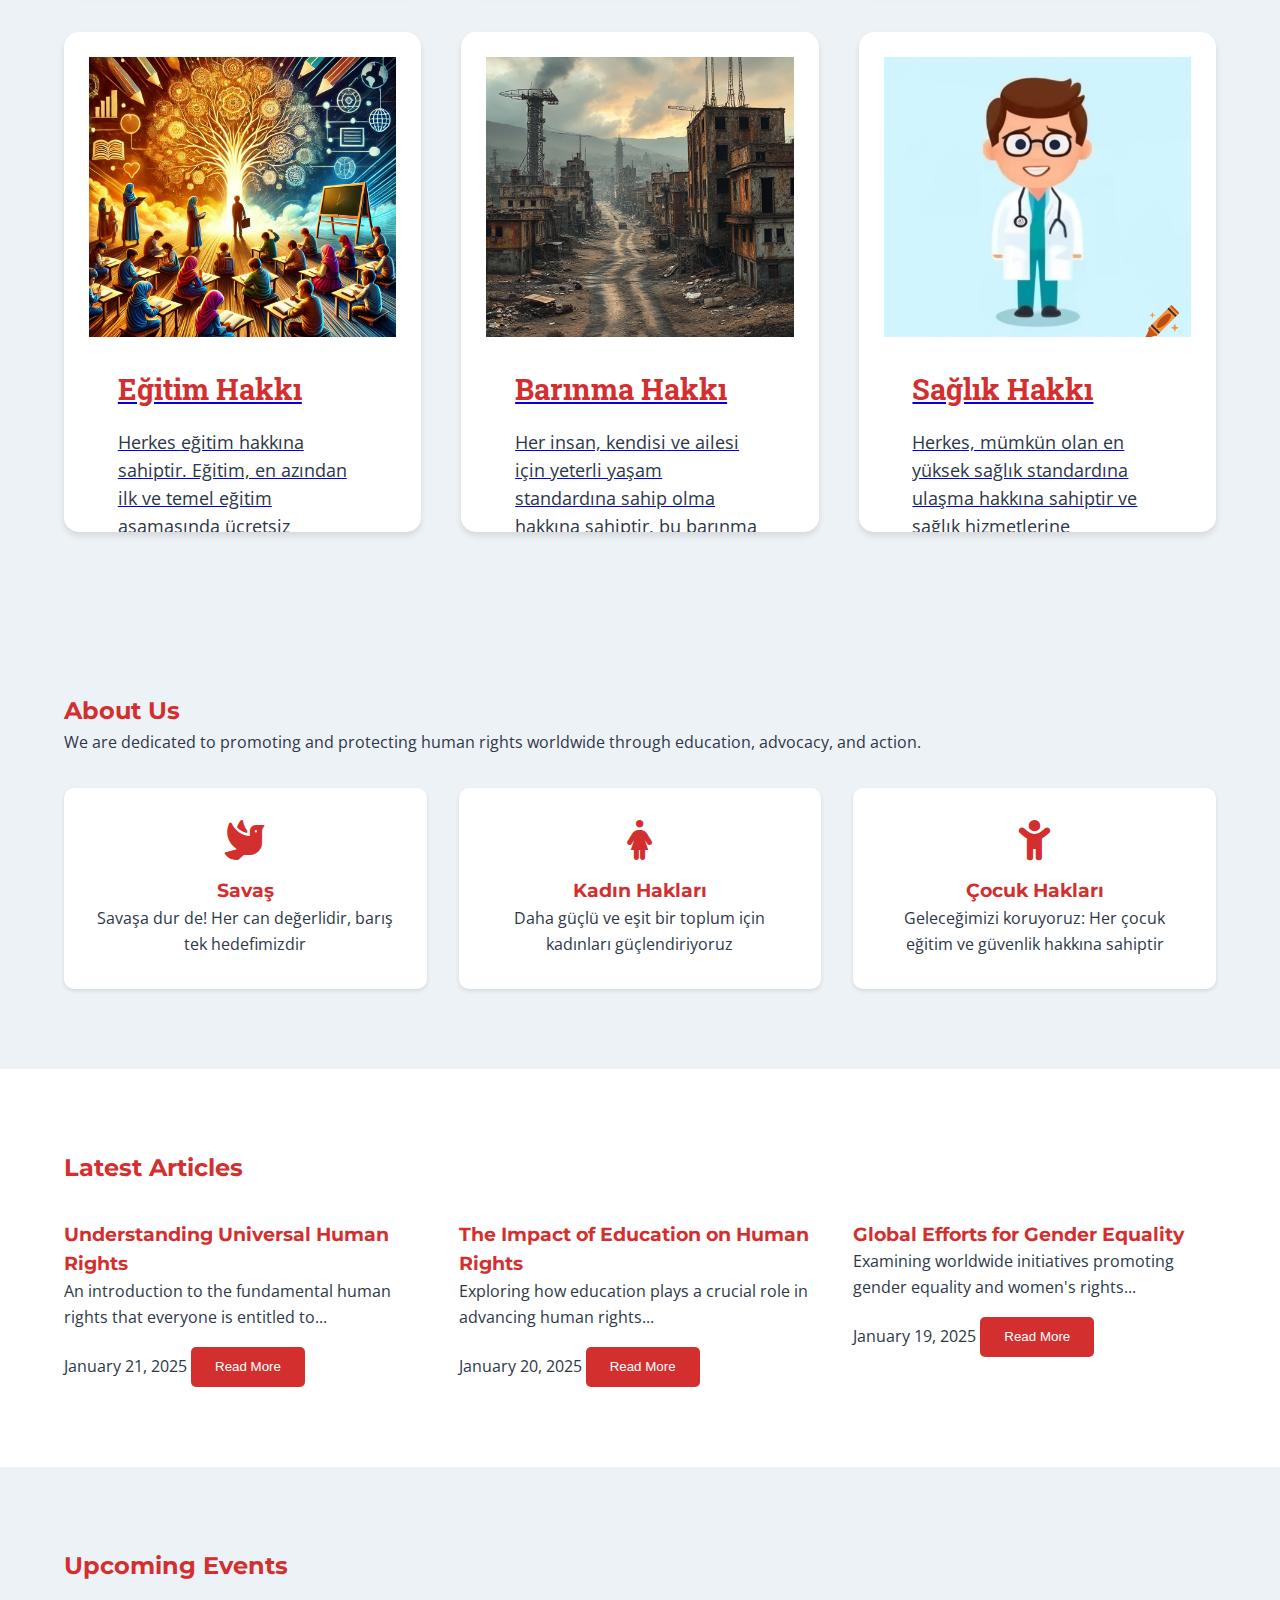
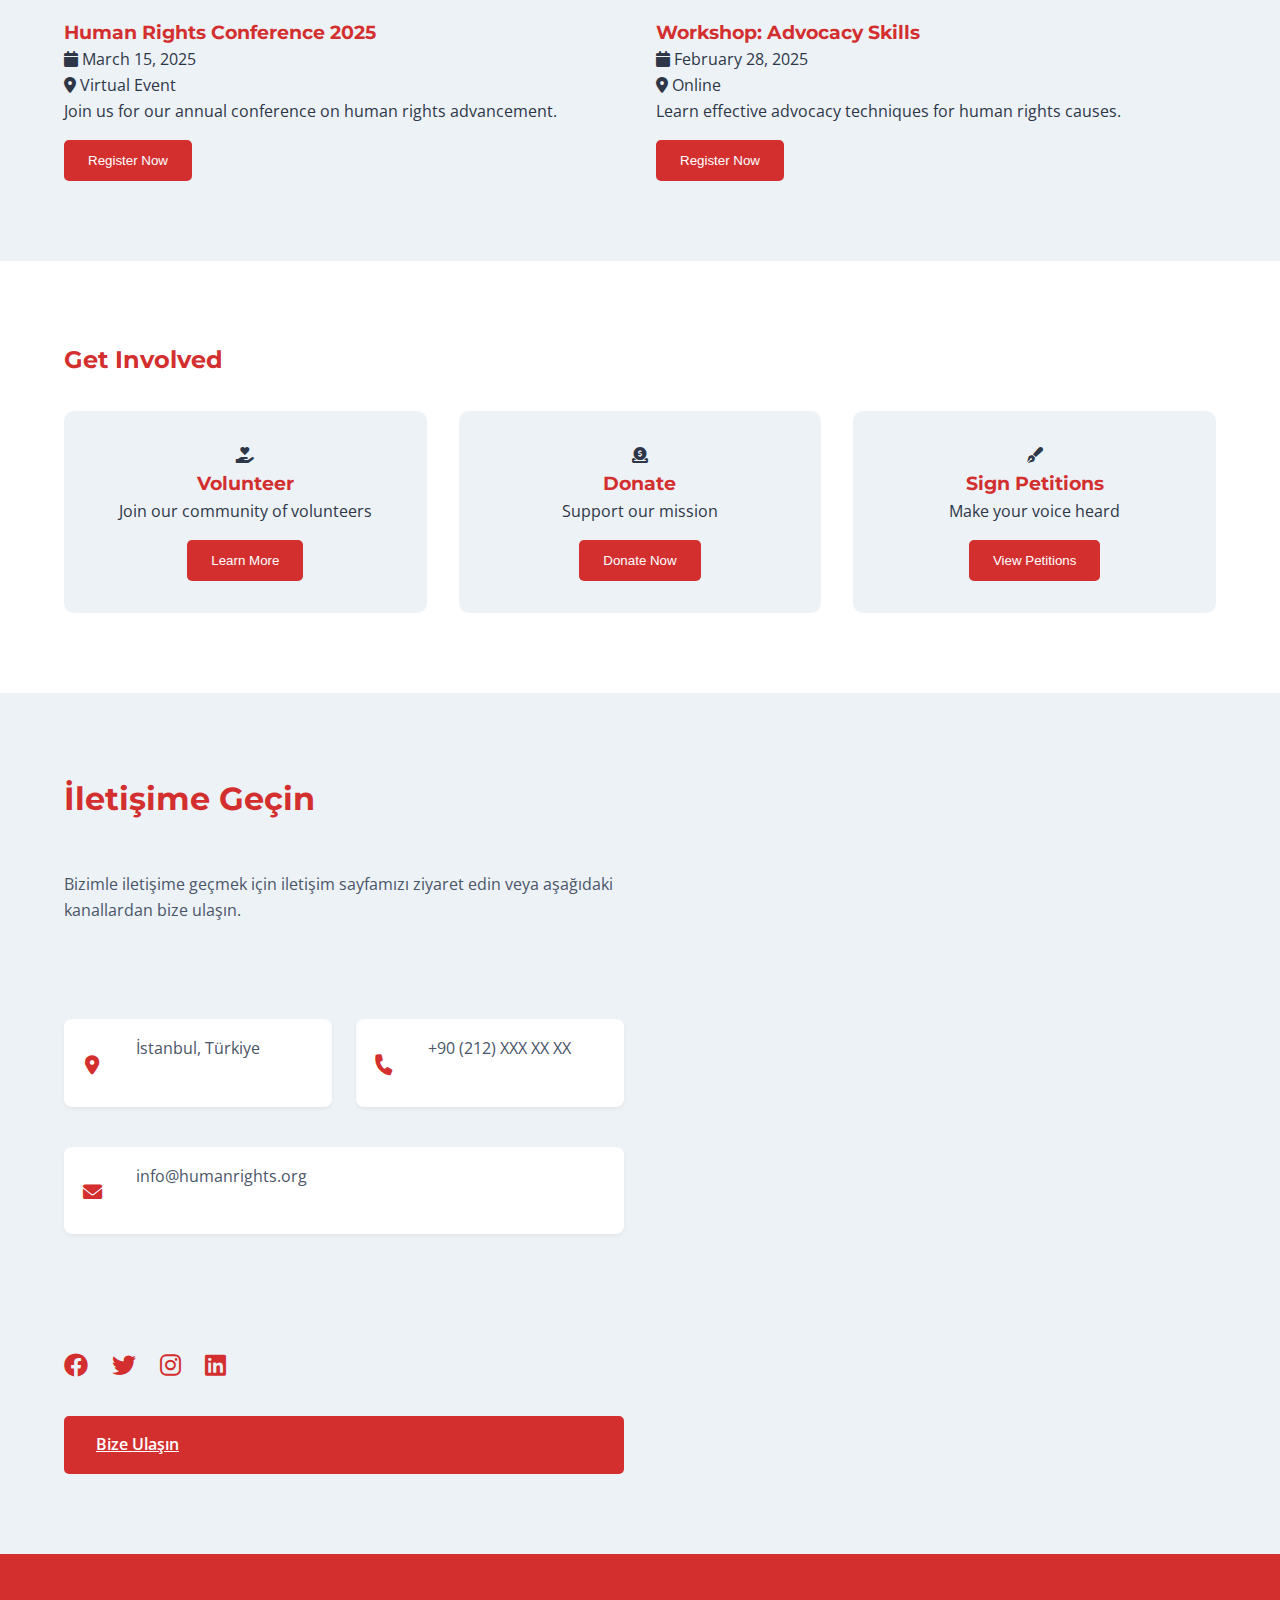
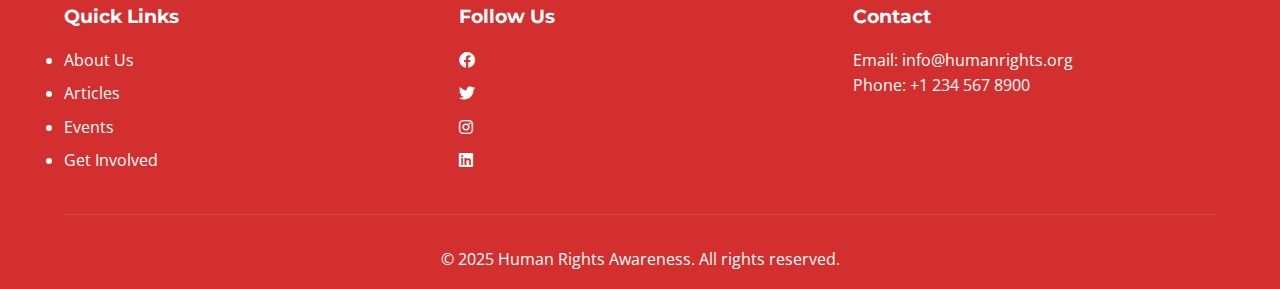
==== commit c4dc0c3a: "Kadın hakları sayfası tamamlandı." ====
--- a/index.html
+++ b/index.html
@@ -1,324 +1,267 @@
 <!DOCTYPE html>
 <html lang="en">
-  <head>
-    <meta charset="UTF-8" />
-    <meta name="viewport" content="width=device-width, initial-scale=1.0" />
+<head>
+    <meta charset="UTF-8">
+    <meta name="viewport" content="width=device-width, initial-scale=1.0">
     <title>Human Rights Awareness</title>
-    <link rel="icon" type="image/png" href="assets/images/psychology.png" />
-    <link
-      rel="shortcut icon"
-      type="image/png"
-      href="assets/images/psychology.png"
-    />
-    <link rel="stylesheet" href="styles/main.css" />
-    <link
-      rel="stylesheet"
-      href="https://cdnjs.cloudflare.com/ajax/libs/font-awesome/6.0.0/css/all.min.css"
-    />
-    <link
-      href="https://fonts.googleapis.com/css2?family=Open+Sans:wght@400;600&family=Montserrat:wght@700&family=Roboto+Slab:wght@400;700&display=swap"
-      rel="stylesheet"
-    />
-  </head>
-  <body>
+    <link rel="icon" type="image/png" href="assets/images/psychology.png">
+    <link rel="shortcut icon" type="image/png" href="assets/images/psychology.png">
+    <link rel="stylesheet" href="styles/main.css">
+    <link rel="stylesheet" href="https://cdnjs.cloudflare.com/ajax/libs/font-awesome/6.0.0/css/all.min.css">
+    <link href="https://fonts.googleapis.com/css2?family=Open+Sans:wght@400;600&family=Montserrat:wght@700&family=Roboto+Slab:wght@400;700&display=swap" rel="stylesheet">
+    <script src="js/slider.js" defer></script>
+    <script src="js/main.js" defer></script>
+</head>
+<body>
     <header>
-      <nav class="navbar">
-        <div class="logo">
-          <img src="assets/images/psychology.png" alt="Human Rights Logo" />
-          <h1>Human Rights</h1>
+        <nav class="navbar">
+            <div class="logo">
+                <img src="assets/images/psychology.png" alt="Human Rights Logo">
+                <h1>Human Rights</h1>
+            </div>
+            <button class="nav-toggle" aria-label="Toggle navigation menu" aria-expanded="false">
+                <i class="fas fa-bars"></i>
+            </button>
+            <div class="nav-container">
+                <div class="nav-links">
+                    <a href="index.html" data-translate="home">Ana Sayfa</a>
+                    <div class="dropdown">
+                        <a href="#" class="dropdown-toggle" data-translate="rights">Haklar</a>
+                        <div class="dropdown-menu">
+                            <a href="pages/women-rights.html" data-translate="women">Kadın Hakları</a>
+                            <a href="pages/children-rights.html" data-translate="children">Çocuk Hakları</a>
+                            <a href="pages/equality-rights.html" data-translate="equality">Eşitlik</a>
+                            <a href="pages/education-rights.html" data-translate="education">Eğitim</a>
+                            <a href="pages/housing-rights.html" data-translate="housing">Barınma</a>
+                            <a href="pages/health-rights.html" data-translate="health">Sağlık</a>
+                        </div>
+                    </div>
+                    <a href="#about" data-translate="about">Hakkımızda</a>
+                    <a href="#articles" data-translate="articles">Makaleler</a>
+                    <a href="#events" data-translate="events">Etkinlikler</a>
+                    <a href="#get-involved" data-translate="getInvolved">Katılın</a>
+                    <a href="pages/contact.html" data-translate="contact">İletişim</a>
+                </div>
+                <div class="nav-actions">
+                    <button class="search-toggle"><i class="fas fa-search"></i></button>
+                </div>
+            </div>
+        </nav>
+    </header>
+
+    <main>
+        <section id="hero" class="hero-section">
+            <div class="slide active" style="background-image: url('assets/images/background.jpg')">
+                <div class="slide-content">
+                    <h2 class="slide-title" data-translate="heroTitle">Savaşta Kazanan Olmaz!</h2>
+                    <p class="slide-description" data-translate="heroText">Savaş, insanlığın en büyük trajedilerinden biridir. Masum insanların hayatlarını kaybettiği, toplumların parçalandığı ve gelecek nesillerin umutlarının yok edildiği bu yıkımı durdurmak hepimizin sorumluluğudur.</p>
+                </div>
+            </div>
+            
+            <div class="slide" style="background-image: url('assets/images/barınmaHakkı.jpg')">
+                <div class="slide-content">
+                    <h2 class="slide-title" data-translate="housingSlideTitle">Barınma Hakkı Temel İnsan Hakkıdır</h2>
+                    <p class="slide-description" data-translate="housingSlideText">Herkes yeterli barınma hakkına sahiptir. Güvenli ve emniyetli bir yuva, insan onuru, fiziksel ve zihinsel sağlık ve genel yaşam kalitesi için temeldir.</p>
+                </div>
+            </div>
+            
+            <div class="slide" style="background-image: url('assets/images/kadınHakları.jpg')">
+                <div class="slide-content">
+                    <h2 class="slide-title" data-translate="womenSlideTitle">Kadın Hakları İnsan Haklarıdır</h2>
+                    <p class="slide-description" data-translate="womenSlideText">Kadınların eşit haklara sahip olması, toplumun gelişmesi için temel bir gerekliliktir. Cinsiyet eşitliği olmadan gerçek bir demokrasiden ve insan haklarından bahsedemeyiz.</p>
+                </div>
+            </div>
+
+            <div class="slide" style="background-image: url('assets/images/cocukHakları.jpg')">
+                <div class="slide-content">
+                    <h2 class="slide-title" data-translate="childrenSlideTitle">Çocuklar Geleceğimizdir</h2>
+                    <p class="slide-description" data-translate="childrenSlideText">Her çocuk, güvenli bir ortamda büyüme, eğitim alma ve sevgiyle büyütülme hakkına sahiptir. Çocuk hakları, insanlığın geleceğine yapılan en önemli yatırımdır.</p>
+                </div>
+            </div>
+
+            <div class="slider-progress">
+                <div class="progress-bar active"></div>
+                <div class="progress-bar"></div>
+                <div class="progress-bar"></div>
+                <div class="progress-bar"></div>
+            </div>
+        </section>
+
+        <section class="rights-section" id="rights">
+            <h2 data-translate="rightsTitle">Temel İnsan Hakları</h2>
+            <div class="rights-grid">
+                <a href="pages/equality-rights.html" class="right-card">
+                    <img src="assets/images/equality.jpg" alt="Eşitlik Hakkı" data-translate="equalityImageAlt">
+                    <div class="right-card-content">
+                        <h3 data-translate="equalityTitle">Eşitlik Hakkı</h3>
+                        <p data-translate="equalityText">Her insan, ırk, renk, cinsiyet, dil, din, siyasi veya diğer görüş ayrımı gözetilmeksizin eşit haklara sahiptir.</p>
+                    </div>
+                </a>
+                <a href="pages/women-rights.html" class="right-card">
+                    <img src="assets/images/women.jpg" alt="Kadın Hakları" data-translate="womenRightsImageAlt">
+                    <div class="right-card-content">
+                        <h3 data-translate="womenRightsTitle">Kadın Hakları</h3>
+                        <p data-translate="womenRightsText">Kadınların ekonomik, sosyal, kültürel ve siyasi hayatta erkeklerle eşit haklara sahip olması temel bir insan hakkıdır.</p>
+                    </div>
+                </a>
+                <a href="pages/children-rights.html" class="right-card">
+                    <img src="assets/images/children.jpg" alt="Çocuk Hakları" data-translate="childrenRightsImageAlt">
+                    <div class="right-card-content">
+                        <h3 data-translate="childrenRightsTitle">Çocuk Hakları</h3>
+                        <p data-translate="childrenRightsText">Her çocuk, sağlıklı bir ortamda büyüme, eğitim alma ve şiddetten korunma hakkına sahiptir.</p>
+                    </div>
+                </a>
+                <a href="pages/education-rights.html" class="right-card">
+                    <img src="assets/images/education.jpg" alt="Eğitim Hakkı" data-translate="educationImageAlt">
+                    <div class="right-card-content">
+                        <h3 data-translate="educationTitle">Eğitim Hakkı</h3>
+                        <p data-translate="educationText">Herkes eğitim hakkına sahiptir. Eğitim, en azından ilk ve temel eğitim aşamasında ücretsiz olmalıdır.</p>
+                    </div>
+                </a>
+                <a href="pages/housing-rights.html" class="right-card">
+                    <img src="assets/images/housing.jpg" alt="Barınma Hakkı" data-translate="housingImageAlt">
+                    <div class="right-card-content">
+                        <h3 data-translate="housingTitle">Barınma Hakkı</h3>
+                        <p data-translate="housingText">Her insan, kendisi ve ailesi için yeterli yaşam standardına sahip olma hakkına sahiptir, bu barınma hakkını da içerir.</p>
+                    </div>
+                </a>
+                <a href="pages/health-rights.html" class="right-card">
+                    <img src="assets/images/health.jpg" alt="Sağlık Hakkı" data-translate="healthImageAlt">
+                    <div class="right-card-content">
+                        <h3 data-translate="healthTitle">Sağlık Hakkı</h3>
+                        <p data-translate="healthText">Herkes, mümkün olan en yüksek sağlık standardına ulaşma hakkına sahiptir ve sağlık hizmetlerine erişebilmelidir.</p>
+                    </div>
+                </a>
+            </div>
+        </section>
+
+        <section id="about" class="about-section">
+            <h2 data-translate="aboutTitle">About Us</h2>
+            <div class="about-content">
+                <p data-translate="aboutText">We are dedicated to promoting and protecting human rights worldwide through education, advocacy, and action.</p>
+                <div class="values-grid">
+                    <div class="value-card">
+                        <i class="fas fa-dove"></i>
+                        <h3 data-translate="war">Savaş</h3>
+                        <p data-translate="warText">Savaşa dur de! Her can değerlidir, barış tek hedefimizdir</p>
+                    </div>
+                    <div class="value-card">
+                        <i class="fas fa-female"></i>
+                        <h3 data-translate="women">Kadın Hakları</h3>
+                        <p data-translate="womenText">Daha güçlü ve eşit bir toplum için kadınları güçlendiriyoruz</p>
+                    </div>
+                    <div class="value-card">
+                        <i class="fas fa-child"></i>
+                        <h3 data-translate="children">Çocuk Hakları</h3>
+                        <p data-translate="childrenText">Geleceğimizi koruyoruz: Her çocuk eğitim ve güvenlik hakkına sahiptir</p>
+                    </div>
+                </div>
+            </div>
+        </section>
+
+        <section id="articles" class="articles-section">
+            <h2 data-translate="articlesTitle">Latest Articles</h2>
+            <div class="articles-grid">
+                <!-- Article cards will be dynamically populated -->
+            </div>
+        </section>
+
+        <section id="events" class="events-section">
+            <h2 data-translate="eventsTitle">Upcoming Events</h2>
+            <div class="events-grid">
+                <!-- Event cards will be dynamically populated -->
+            </div>
+        </section>
+
+        <section id="get-involved" class="get-involved-section">
+            <h2 data-translate="getInvolvedTitle">Get Involved</h2>
+            <div class="involvement-options">
+                <div class="option-card">
+                    <i class="fas fa-hand-holding-heart"></i>
+                    <h3 data-translate="volunteer">Volunteer</h3>
+                    <p data-translate="volunteerText">Join our community of volunteers</p>
+                    <button class="secondary-button" data-translate="learnMore">Learn More</button>
+                </div>
+                <div class="option-card">
+                    <i class="fas fa-donate"></i>
+                    <h3 data-translate="donate">Donate</h3>
+                    <p data-translate="donateText">Support our mission</p>
+                    <button class="secondary-button" data-translate="donateNow">Donate Now</button>
+                </div>
+                <div class="option-card">
+                    <i class="fas fa-pen-fancy"></i>
+                    <h3 data-translate="petitions">Sign Petitions</h3>
+                    <p data-translate="petitionsText">Make your voice heard</p>
+                    <button class="secondary-button" data-translate="viewPetitions">View Petitions</button>
+                </div>
+            </div>
+        </section>
+
+        <section id="index-contact" class="index-contact-section">
+            <div class="index-contact-container">
+                <div class="index-contact-info">
+                    <h2 data-translate="contactTitle">İletişime Geçin</h2>
+                    <p data-translate="contactDescription">Bizimle iletişime geçmek için iletişim sayfamızı ziyaret edin veya aşağıdaki kanallardan bize ulaşın.</p>
+                    
+                    <div class="info-items-container">
+                        <div class="info-item">
+                            <i class="fas fa-map-marker-alt"></i>
+                            <p data-translate="address">İstanbul, Türkiye</p>
+                        </div>
+                        <div class="info-item">
+                            <i class="fas fa-phone"></i>
+                            <p>+90 (212) XXX XX XX</p>
+                        </div>
+                        <div class="info-item">
+                            <i class="fas fa-envelope"></i>
+                            <p>info@humanrights.org</p>
+                        </div>
+                    </div>
+
+                    <div class="index-social-links">
+                        <a href="#" class="index-social-link"><i class="fab fa-facebook"></i></a>
+                        <a href="#" class="index-social-link"><i class="fab fa-twitter"></i></a>
+                        <a href="#" class="index-social-link"><i class="fab fa-instagram"></i></a>
+                        <a href="#" class="index-social-link"><i class="fab fa-linkedin"></i></a>
+                    </div>
+                    <a href="pages/contact.html" class="submit-btn" data-translate="contactUsButton">Bize Ulaşın</a>
+                </div>
+                <div class="index-contact-map">
+                </div>
+            </div>
+        </section>
+    </main>
+
+    <footer>
+        <div class="footer-content">
+            <div class="footer-section">
+                <h3 data-translate="quickLinks">Quick Links</h3>
+                <ul>
+                    <li><a href="#about" data-translate="about">About Us</a></li>
+                    <li><a href="#articles" data-translate="articles">Articles</a></li>
+                    <li><a href="#events" data-translate="events">Events</a></li>
+                    <li><a href="#get-involved" data-translate="getInvolved">Get Involved</a></li>
+                </ul>
+            </div>
+            <div class="footer-section">
+                <h3 data-translate="followUs">Follow Us</h3>
+                <div class="social-links">
+                    <a href="#" aria-label="Facebook"><i class="fab fa-facebook"></i></a>
+                    <a href="#" aria-label="Twitter"><i class="fab fa-twitter"></i></a>
+                    <a href="#" aria-label="Instagram"><i class="fab fa-instagram"></i></a>
+                    <a href="#" aria-label="LinkedIn"><i class="fab fa-linkedin"></i></a>
+                </div>
+            </div>
+            <div class="footer-section">
+                <h3 data-translate="contact">Contact</h3>
+                <p>Email: info@humanrights.org</p>
+                <p>Phone: +1 234 567 8900</p>
+            </div>
         </div>
-        <div class="nav-links">
-          <a href="index.html" data-translate="home">Ana Sayfa</a>
-          <a href="rights.html" data-translate="rights">Haklar</a>
-          <a href="#about" data-translate="about">Hakkımızda</a>
-          <a href="#articles" data-translate="articles">Makaleler</a>
-          <a href="#events" data-translate="events">Etkinlikler</a>
-          <a href="#get-involved" data-translate="getInvolved">Katılın</a>
-          <a href="contact.html" data-translate="contact">İletişim</a>
+        <div class="footer-bottom">
+            <p>&copy; 2025 Human Rights Awareness. All rights reserved.</p>
         </div>
-        <div class="nav-actions">
-          <button class="language-selector">
-            EN <i class="fas fa-globe"></i>
-          </button>
-          <button class="search-toggle"><i class="fas fa-search"></i></button>
-        </div>
-      </nav>
-    </header>
-
-    <main>
-      <section id="hero" class="hero-section">
-        <div
-          class="slide active"
-          style="background-image: url('assets/images/background.jpg')"
-        >
-          <div class="slide-content">
-            <h2 class="slide-title" data-translate="heroTitle">
-              Savaşta Kazanan Olmaz!
-            </h2>
-            <p class="slide-description" data-translate="heroText">
-              Savaş, insanlığın en büyük trajedilerinden biridir. Masum
-              insanların hayatlarını kaybettiği, toplumların parçalandığı ve
-              gelecek nesillerin umutlarının yok edildiği bu yıkımı durdurmak
-              hepimizin sorumluluğudur.
-            </p>
-          </div>
-        </div>
-
-        <div
-          class="slide"
-          style="background-image: url('assets/images/barınmaHakkı.jpg')"
-        >
-          <div class="slide-content">
-            <h2 class="slide-title" data-translate="housingSlideTitle">
-              Barınma Hakkı Temel İnsan Hakkıdır
-            </h2>
-            <p class="slide-description" data-translate="housingSlideText">
-              Herkes yeterli barınma hakkına sahiptir. Güvenli ve emniyetli bir
-              yuva, insan onuru, fiziksel ve zihinsel sağlık ve genel yaşam
-              kalitesi için temeldir.
-            </p>
-          </div>
-        </div>
-
-        <div
-          class="slide"
-          style="background-image: url('assets/images/kadınHakları.jpg')"
-        >
-          <div class="slide-content">
-            <h2 class="slide-title" data-translate="womenSlideTitle">
-              Kadın Hakları İnsan Haklarıdır
-            </h2>
-            <p class="slide-description" data-translate="womenSlideText">
-              Kadınların eşit haklara sahip olması, toplumun gelişmesi için
-              temel bir gerekliliktir. Cinsiyet eşitliği olmadan gerçek bir
-              demokrasiden ve insan haklarından bahsedemeyiz.
-            </p>
-          </div>
-        </div>
-
-        <div
-          class="slide"
-          style="background-image: url('assets/images/cocukHakları.jpg')"
-        >
-          <div class="slide-content">
-            <h2 class="slide-title" data-translate="childrenSlideTitle">
-              Çocuklar Geleceğimizdir
-            </h2>
-            <p class="slide-description" data-translate="childrenSlideText">
-              Her çocuk güvenli bir ortamda büyüme, eğitim alma ve sevgiyle
-              büyütülme hakkına sahiptir. Çocuk hakları, insanlığın geleceğine
-              yapılan en önemli yatırımdır.
-            </p>
-          </div>
-        </div>
-
-        <div class="slider-progress">
-          <div class="progress-bar active"></div>
-          <div class="progress-bar"></div>
-          <div class="progress-bar"></div>
-          <div class="progress-bar"></div>
-        </div>
-      </section>
-
-      <section class="rights-section" id="rights">
-        <h2 data-translate="rightsTitle">Temel İnsan Hakları</h2>
-        <div class="rights-grid">
-          <div class="right-card">
-            <img
-              src="assets/images/equality.jpg"
-              alt="Eşitlik Hakkı"
-              data-translate="equalityImageAlt"
-            />
-            <div class="right-card-content">
-              <h3 data-translate="equalityTitle">Eşitlik Hakkı</h3>
-              <p data-translate="equalityText">
-                Her insan, ırk, renk, cinsiyet, dil, din, siyasi veya diğer
-                görüş ayrımı gözetilmeksizin eşit haklara sahiptir.
-              </p>
-            </div>
-          </div>
-          <div class="right-card">
-            <img
-              src="assets/images/women.jpg"
-              alt="Kadın Hakları"
-              data-translate="womenRightsImageAlt"
-            />
-            <div class="right-card-content">
-              <h3 data-translate="womenRightsTitle">Kadın Hakları</h3>
-              <p data-translate="womenRightsText">
-                Kadınların ekonomik, sosyal, kültürel ve siyasi hayatta
-                erkeklerle eşit haklara sahip olması temel bir insan hakkıdır.
-              </p>
-            </div>
-          </div>
-          <div class="right-card">
-            <img
-              src="assets/images/children.jpg"
-              alt="Çocuk Hakları"
-              data-translate="childrenRightsImageAlt"
-            />
-            <div class="right-card-content">
-              <h3 data-translate="childrenRightsTitle">Çocuk Hakları</h3>
-              <p data-translate="childrenRightsText">
-                Her çocuk, sağlıklı bir ortamda büyüme, eğitim alma ve şiddetten
-                korunma hakkına sahiptir.
-              </p>
-            </div>
-          </div>
-          <div class="right-card">
-            <img
-              src="assets/images/education.jpg"
-              alt="Eğitim Hakkı"
-              data-translate="educationImageAlt"
-            />
-            <div class="right-card-content">
-              <h3 data-translate="educationTitle">Eğitim Hakkı</h3>
-              <p data-translate="educationText">
-                Herkes eğitim hakkına sahiptir. Eğitim, en azından ilk ve temel
-                eğitim aşamasında ücretsiz olmalıdır.
-              </p>
-            </div>
-          </div>
-          <div class="right-card">
-            <img
-              src="assets/images/housing.jpg"
-              alt="Barınma Hakkı"
-              data-translate="housingImageAlt"
-            />
-            <div class="right-card-content">
-              <h3 data-translate="housingTitle">Barınma Hakkı</h3>
-              <p data-translate="housingText">
-                Her insan, kendisi ve ailesi için yeterli yaşam standardına
-                sahip olma hakkına sahiptir, bu barınma hakkını da içerir.
-              </p>
-            </div>
-          </div>
-          <div class="right-card">
-            <img
-              src="assets/images/health.jpg"
-              alt="Sağlık Hakkı"
-              data-translate="healthImageAlt"
-            />
-            <div class="right-card-content">
-              <h3 data-translate="healthTitle">Sağlık Hakkı</h3>
-              <p data-translate="healthText">
-                Herkes, mümkün olan en yüksek sağlık standardına ulaşma hakkına
-                sahiptir ve sağlık hizmetlerine erişebilmelidir.
-              </p>
-            </div>
-          </div>
-        </div>
-      </section>
-
-      <section id="about" class="about-section">
-        <h2 data-translate="aboutTitle">About Us</h2>
-        <div class="about-content">
-          <p data-translate="aboutText">
-            We are dedicated to promoting and protecting human rights worldwide
-            through education, advocacy, and action.
-          </p>
-          <div class="values-grid">
-            <div class="value-card">
-              <i class="fas fa-dove"></i>
-              <h3 data-translate="war">Savaş</h3>
-              <p data-translate="warText">
-                Savaşa dur de! Her can değerlidir, barış tek hedefimizdir
-              </p>
-            </div>
-            <div class="value-card">
-              <i class="fas fa-female"></i>
-              <h3 data-translate="women">Kadın Hakları</h3>
-              <p data-translate="womenText">
-                Daha güçlü ve eşit bir toplum için kadınları güçlendiriyoruz
-              </p>
-            </div>
-            <div class="value-card">
-              <i class="fas fa-child"></i>
-              <h3 data-translate="children">Çocuk Hakları</h3>
-              <p data-translate="childrenText">
-                Geleceğimizi koruyoruz: Her çocuk eğitim ve güvenlik hakkına
-                sahiptir
-              </p>
-            </div>
-          </div>
-        </div>
-      </section>
-
-      <section id="articles" class="articles-section">
-        <h2 data-translate="articlesTitle">Latest Articles</h2>
-        <div class="articles-grid">
-          <!-- Article cards will be dynamically populated -->
-        </div>
-      </section>
-
-      <section id="events" class="events-section">
-        <h2 data-translate="eventsTitle">Upcoming Events</h2>
-        <div class="events-grid">
-          <!-- Event cards will be dynamically populated -->
-        </div>
-      </section>
-
-      <section id="get-involved" class="get-involved-section">
-        <h2 data-translate="getInvolvedTitle">Get Involved</h2>
-        <div class="involvement-options">
-          <div class="option-card">
-            <i class="fas fa-hand-holding-heart"></i>
-            <h3 data-translate="volunteer">Volunteer</h3>
-            <p data-translate="volunteerText">
-              Join our community of volunteers
-            </p>
-            <button class="secondary-button" data-translate="learnMore">
-              Learn More
-            </button>
-          </div>
-          <div class="option-card">
-            <i class="fas fa-donate"></i>
-            <h3 data-translate="donate">Donate</h3>
-            <p data-translate="donateText">Support our mission</p>
-            <button class="secondary-button" data-translate="donateNow">
-              Donate Now
-            </button>
-          </div>
-          <div class="option-card">
-            <i class="fas fa-pen-fancy"></i>
-            <h3 data-translate="petitions">Sign Petitions</h3>
-            <p data-translate="petitionsText">Make your voice heard</p>
-            <button class="secondary-button" data-translate="viewPetitions">
-              View Petitions
-            </button>
-          </div>
-        </div>
-      </section>
-    </main>
-
-    <footer>
-      <div class="footer-content">
-        <div class="footer-section">
-          <h3>Human Rights Watch</h3>
-          <p>Promoting and protecting human rights worldwide</p>
-        </div>
-        <div class="footer-section">
-          <h3>Quick Links</h3>
-          <a href="#about">About Us</a>
-          <a href="#articles">Articles</a>
-          <a href="#events">Events</a>
-          <a href="#contact">Contact</a>
-        </div>
-        <div class="footer-section">
-          <h3>Connect With Us</h3>
-          <div class="social-links">
-            <a href="#"><i class="fab fa-facebook"></i></a>
-            <a href="#"><i class="fab fa-twitter"></i></a>
-            <a href="#"><i class="fab fa-instagram"></i></a>
-            <a href="#"><i class="fab fa-linkedin"></i></a>
-          </div>
-        </div>
-      </div>
-      <div class="footer-bottom">
-        <p>&copy; 2025 Human Rights Watch. All rights reserved.</p>
-      </div>
     </footer>
 
-    <script src="./js/main.js"></script>
-  </body>
+</body>
 </html>
--- a/styles/main.css
+++ b/styles/main.css
@@ -1,3 +1,385 @@
+/* Base Styles */
+* {
+    margin: 0;
+    padding: 0;
+    box-sizing: border-box;
+}
+
+body {
+    font-family: 'Open Sans', sans-serif;
+    line-height: 1.6;
+    color: #333;
+}
+
+h1, h2, h3 {
+    font-family: 'Montserrat', sans-serif;
+    color: #e91e63;
+}
+
+/* Navbar Styles */
+.navbar {
+    display: flex;
+    justify-content: space-between;
+    align-items: center;
+    padding: 1rem 5%;
+    background-color: #fff;
+    box-shadow: 0 2px 4px rgba(0, 0, 0, 0.1);
+    position: fixed;
+    width: 100%;
+    top: 0;
+    z-index: 1000;
+}
+
+.logo {
+    display: flex;
+    align-items: center;
+    gap: 1rem;
+}
+
+.logo img {
+    width: 40px;
+    height: 40px;
+}
+
+.logo h1 {
+    font-size: 1.5rem;
+    color: #333;
+    margin: 0;
+}
+
+.nav-toggle {
+    display: none;
+    background: none;
+    border: none;
+    font-size: 1.5rem;
+    cursor: pointer;
+    color: #333;
+}
+
+.nav-container {
+    display: flex;
+    align-items: center;
+}
+
+.nav-links {
+    display: flex;
+    align-items: center;
+    margin-right: 2rem;
+}
+
+.nav-links a {
+    color: #333;
+    text-decoration: none;
+    padding: 0.5rem 1rem;
+    transition: color 0.3s ease;
+}
+
+.nav-links a:hover {
+    color: #e91e63;
+}
+
+/* Dropdown Styles */
+.dropdown {
+    position: relative;
+}
+
+.dropdown-toggle {
+    display: flex;
+    align-items: center;
+    gap: 0.5rem;
+    cursor: pointer;
+}
+
+.dropdown-menu {
+    display: none;
+    position: absolute;
+    top: 100%;
+    left: 0;
+    background-color: #fff;
+    min-width: 200px;
+    box-shadow: 0 2px 5px rgba(0, 0, 0, 0.1);
+    border-radius: 4px;
+    z-index: 1000;
+}
+
+.dropdown:hover .dropdown-menu {
+    display: block;
+}
+
+.dropdown-menu a {
+    display: block;
+    padding: 0.8rem 1rem;
+    color: #333;
+    text-decoration: none;
+    transition: background-color 0.3s ease;
+}
+
+.dropdown-menu a:hover {
+    background-color: #f5f5f5;
+    color: #e91e63;
+}
+
+/* Women Rights Page Styles */
+.women-rights-intro {
+    min-height: 100vh;
+    padding: 80px 20px;
+    background-color: #f9f9f9;
+    display: flex;
+    align-items: center;
+}
+
+.women-rights-intro .intro-content {
+    max-width: 1200px;
+    margin: 0 auto;
+    display: flex;
+    align-items: center;
+    gap: 40px;
+}
+
+.women-rights-intro .intro-image {
+    flex: 1;
+    max-width: 50%;
+}
+
+.women-rights-intro .intro-image img {
+    width: 100%;
+    height: auto;
+    border-radius: 10px;
+    box-shadow: 0 4px 8px rgba(0, 0, 0, 0.1);
+}
+
+.women-rights-intro .intro-text {
+    flex: 1;
+    padding: 20px;
+}
+
+.women-rights-intro h2 {
+    font-size: 2.5rem;
+    margin-bottom: 20px;
+}
+
+.women-rights-intro p {
+    font-size: 1.2rem;
+    line-height: 1.8;
+    color: #555;
+    margin-top: 20px;
+}
+
+/* Women Rights Page Additional Sections */
+.fundamental-rights {
+    padding: 80px 20px;
+    background-color: #fff;
+}
+
+.fundamental-rights h2,
+.responsibilities h2,
+.violence-awareness h2 {
+    text-align: center;
+    font-size: 2.2rem;
+    margin-bottom: 40px;
+    color: #e91e63;
+}
+
+.rights-cards {
+    max-width: 1200px;
+    margin: 0 auto;
+    display: grid;
+    grid-template-columns: repeat(auto-fit, minmax(250px, 1fr));
+    gap: 30px;
+    padding: 20px;
+}
+
+.right-card {
+    background: #fff;
+    padding: 25px;
+    border-radius: 10px;
+    box-shadow: 0 4px 15px rgba(0, 0, 0, 0.1);
+    transition: transform 0.3s ease;
+}
+
+.right-card:hover {
+    transform: translateY(-5px);
+}
+
+.right-card h3 {
+    color: #e91e63;
+    font-size: 1.4rem;
+    margin-bottom: 15px;
+    font-family: 'Montserrat', sans-serif;
+}
+
+.right-card p {
+    color: #666;
+    line-height: 1.6;
+}
+
+.responsibilities {
+    padding: 60px 20px;
+    background-color: #f9f9f9;
+}
+
+.responsibility-list {
+    max-width: 800px;
+    margin: 0 auto;
+    padding: 20px;
+}
+
+.responsibility-list ul {
+    list-style: none;
+    padding: 0;
+}
+
+.responsibility-list li {
+    position: relative;
+    padding: 15px 0 15px 35px;
+    font-size: 1.1rem;
+    color: #555;
+    border-bottom: 1px solid #eee;
+}
+
+.responsibility-list li:before {
+    content: '✓';
+    position: absolute;
+    left: 0;
+    color: #4CAF50;
+    font-weight: bold;
+}
+
+.violence-awareness {
+    padding: 60px 20px;
+    background-color: #fff;
+}
+
+.violence-content {
+    max-width: 1000px;
+    margin: 0 auto;
+    display: grid;
+    grid-template-columns: 1fr 1fr;
+    gap: 40px;
+    padding: 20px;
+}
+
+.statistics h3,
+.emergency-contacts h3 {
+    color: #e91e63;
+    font-size: 1.6rem;
+    margin-bottom: 20px;
+}
+
+.statistics ul,
+.emergency-contacts ul {
+    list-style: none;
+    padding: 0;
+}
+
+.statistics li {
+    padding: 12px 0;
+    color: #555;
+    border-bottom: 1px solid #eee;
+}
+
+.emergency-contacts li {
+    padding: 12px 0;
+    color: #555;
+}
+
+.emergency-contacts strong {
+    color: #e91e63;
+    font-size: 1.1rem;
+}
+
+@media (max-width: 768px) {
+    .violence-content {
+        grid-template-columns: 1fr;
+        gap: 30px;
+    }
+
+    .rights-cards {
+        grid-template-columns: 1fr;
+    }
+
+    .fundamental-rights h2,
+    .responsibilities h2,
+    .violence-awareness h2 {
+        font-size: 1.8rem;
+    }
+}
+
+/* Mobile Responsive */
+@media (max-width: 768px) {
+    .nav-toggle {
+        display: block;
+    }
+
+    .nav-container {
+        display: none;
+        position: absolute;
+        top: 100%;
+        left: 0;
+        width: 100%;
+        background-color: #fff;
+        padding: 1rem;
+        box-shadow: 0 2px 4px rgba(0, 0, 0, 0.1);
+    }
+
+    .nav-container.active {
+        display: block;
+    }
+
+    .nav-links {
+        flex-direction: column;
+        margin: 0;
+    }
+
+    .nav-links a {
+        padding: 0.8rem 0;
+        width: 100%;
+        border-bottom: 1px solid #eee;
+    }
+
+    .dropdown-menu {
+        position: static;
+        box-shadow: none;
+        display: none;
+        padding-left: 1rem;
+    }
+
+    .dropdown.active .dropdown-menu {
+        display: block;
+    }
+
+    .women-rights-intro {
+        padding: 100px 20px 60px;
+    }
+
+    .women-rights-intro .intro-content {
+        flex-direction: column;
+    }
+
+    .women-rights-intro .intro-image {
+        max-width: 100%;
+    }
+
+    .women-rights-intro .intro-text {
+        padding: 20px 0;
+    }
+
+    .women-rights-intro p {
+        font-size: 1.1rem;
+        line-height: 1.6;
+    }
+}
+
+/* Smooth Scroll */
+html {
+    scroll-behavior: smooth;
+}
+
+/* Section Offset for Fixed Navbar */
+section {
+    scroll-margin-top: 80px;
+}
+
 :root {
     --primary-color: #d32f2f;
     --secondary-color: #ff5252;
@@ -17,6 +399,10 @@
     font-family: 'Open Sans', sans-serif;
     line-height: 1.6;
     color: var(--text-color);
+    display: flex;
+    flex-direction: column;
+    min-height: 100vh;
+    margin: 0;
 }
 
 h1, h2, h3 {
@@ -38,21 +424,26 @@
     z-index: 1000;
 }
 
-.logo {
-    display: flex;
-    align-items: center;
-    gap: 10px;
-}
-
-.logo img {
-    width: 40px;
-    height: 40px;
-}
-
-.logo h1 {
-    font-size: 1.8rem;
+.nav-toggle {
+    display: none;
+    background: none;
+    border: none;
+    font-size: 1.5rem;
+    cursor: pointer;
     color: var(--primary-color);
-    margin: 0;
+    padding: 0.5rem;
+    z-index: 1001;
+}
+
+.nav-container {
+    display: flex;
+    align-items: center;
+    gap: 2rem;
+}
+
+.nav-links {
+    display: flex;
+    align-items: center;
 }
 
 .nav-links a {
@@ -65,6 +456,11 @@
 
 .nav-links a:hover {
     color: var(--primary-color);
+}
+
+.nav-actions {
+    display: flex;
+    align-items: center;
 }
 
 .nav-actions button {
@@ -74,6 +470,100 @@
     padding: 0.5rem;
     color: var(--text-color);
     margin-left: 1rem;
+}
+
+.logo {
+    display: flex;
+    align-items: center;
+    gap: 10px;
+    max-width: 60%;
+}
+
+.logo img {
+    width: 40px;
+    height: 40px;
+    min-width: 40px; /* Prevent image from shrinking */
+}
+
+.logo h1 {
+    font-size: 1.8rem;
+    color: var(--primary-color);
+    margin: 0;
+    white-space: nowrap;
+    overflow: hidden;
+    text-overflow: ellipsis;
+}
+
+/* Mobile Navigation */
+@media screen and (max-width: 768px) {
+    .logo {
+        max-width: 70%;
+    }
+
+    .logo h1 {
+        font-size: 1.4rem;
+    }
+
+    .logo img {
+        width: 32px;
+        height: 32px;
+        min-width: 32px;
+    }
+
+    .nav-toggle {
+        display: block;
+    }
+
+    .nav-container {
+        position: fixed;
+        top: 0;
+        right: -100%;
+        width: 250px;
+        height: 100vh;
+        background-color: var(--background-color);
+        padding: 80px 1rem 1rem 1rem;
+        box-shadow: -2px 0 4px rgba(0, 0, 0, 0.1);
+        flex-direction: column;
+        align-items: flex-start;
+        gap: 1rem;
+        transition: right 0.3s ease-in-out;
+    }
+
+    .nav-container.active {
+        right: 0;
+    }
+
+    .nav-links {
+        display: flex;
+        flex-direction: column;
+        width: 100%;
+        align-items: flex-start;
+    }
+
+    .nav-links a {
+        padding: 0.8rem 0;
+        margin: 0;
+        width: 100%;
+        border-bottom: 1px solid var(--light-gray);
+    }
+
+    .nav-links a:last-child {
+        border-bottom: none;
+    }
+
+    .nav-actions {
+        width: 100%;
+        flex-direction: column;
+        align-items: flex-start;
+        gap: 1rem;
+    }
+
+    .nav-actions button {
+        margin: 0;
+        width: 100%;
+        text-align: left;
+        padding: 0.8rem 0;
+    }
 }
 
 /* Hero Section with Slider */
@@ -201,7 +691,7 @@
     padding: 2rem;
     border-radius: 10px;
     text-align: center;
-    box-shadow: 0 2px 4px rgba(0,0,0,0.1);
+    box-shadow: 0 2px 4px rgba(0, 0, 0, 0.1);
 }
 
 .value-card i {
@@ -269,13 +759,239 @@
     background-color: #b71c1c;
 }
 
-/* Contact Section */
+/* Contact Page Styles */
 .contact-section {
+    padding: 120px 5% 60px;
+    background-color: var(--light-gray);
+}
+
+.contact-header {
+    text-align: center;
+    margin-bottom: 3rem;
+}
+
+.contact-header h1 {
+    font-size: 2.5rem;
+    margin-bottom: 1rem;
+}
+
+.contact-header p {
+    color: var(--dark-gray);
+    max-width: 600px;
+    margin: 0 auto;
+}
+
+.contact-container {
+    display: grid;
+    grid-template-columns: 1fr 1fr;
+    gap: 3rem;
+    max-width: 1200px;
+    margin: 0 auto;
+    background-color: var(--background-color);
+    padding: 2rem;
+    border-radius: 10px;
+    box-shadow: 0 2px 10px rgba(0, 0, 0, 0.1);
+}
+
+.contact-form {
+    padding: 2rem;
+}
+
+.contact-form h2 {
+    margin-bottom: 2rem;
+    font-size: 1.8rem;
+}
+
+.form-group {
+    margin-bottom: 1.5rem;
+}
+
+.form-group label {
+    display: block;
+    margin-bottom: 0.5rem;
+    color: var(--text-color);
+    font-weight: 600;
+}
+
+.form-group input,
+.form-group textarea {
+    width: 100%;
+    padding: 0.8rem;
+    border: 1px solid var(--light-gray);
+    border-radius: 5px;
+    font-family: inherit;
+    font-size: 1rem;
+    transition: border-color 0.3s ease;
+}
+
+.form-group input:focus,
+.form-group textarea:focus {
+    outline: none;
+    border-color: var(--primary-color);
+}
+
+.submit-btn {
+    background-color: var(--primary-color);
+    color: white;
+    border: none;
+    padding: 1rem 2rem;
+    border-radius: 5px;
+    cursor: pointer;
+    font-size: 1rem;
+    font-weight: 600;
+    transition: background-color 0.3s ease;
+}
+
+.submit-btn:hover {
+    background-color: var(--secondary-color);
+}
+
+.contact-info {
+    padding: 2rem;
+    background-color: var(--light-gray);
+    border-radius: 5px;
+}
+
+.contact-info h2 {
+    margin-bottom: 2rem;
+    font-size: 1.8rem;
+}
+
+.info-items-container {
+    display: flex;
+    justify-content: space-between;
+    flex-wrap: wrap;
+    gap: 1.5rem;
+    margin: 2rem 0;
+}
+
+.info-item {
+    display: flex;
+    align-items: flex-start;
+    flex: 1;
+    min-width: 200px;
+    background-color: var(--background-color);
+    padding: 1rem;
+    border-radius: 8px;
+    box-shadow: 0 2px 4px rgba(0, 0, 0, 0.05);
+}
+
+.info-item i {
+    display: inline-flex;
+    align-items: flex-start;
+    justify-content: center;
+    font-size: 1.2rem;
+    color: var(--primary-color);
+    margin-right: 1rem;
+    width: 24px;
+    height: 24px;
+    flex-shrink: 0;
+    padding-top: 4px;
+}
+
+.info-item i.fa-phone {
+    font-size: 1.1rem;
+    transform: rotate(10deg);
+}
+
+.info-item i.fa-envelope {
+    font-size: 1.1rem;
+}
+
+.info-item i.fa-map-marker-alt {
+    font-size: 1.3rem;
+}
+
+.info-item p {
+    color: var(--text-color);
+    margin: 0;
+    line-height: 1.2;
+    padding-top: 4px;
+}
+
+/* Mobile Responsive Contact Info */
+@media screen and (max-width: 768px) {
+    .info-items-container {
+        flex-direction: column;
+        gap: 1rem;
+    }
+
+    .info-item {
+        width: 100%;
+    }
+
+    .index-contact-map {
+        margin-top: 1.5rem;
+    }
+
+    .index-contact-map .submit-btn {
+        width: 100%;
+        text-align: center;
+    }
+}
+
+.contact-info .social-links {
+    margin-top: 2rem;
+    display: flex;
+    gap: 1rem;
+}
+
+.contact-info .social-link {
+    display: flex;
+    align-items: center;
+    justify-content: center;
+    width: 40px;
+    height: 40px;
+    background-color: var(--primary-color);
+    color: white;
+    border-radius: 50%;
+    text-decoration: none;
+    transition: background-color 0.3s ease;
+}
+
+.contact-info .social-link:hover {
+    background-color: var(--secondary-color);
+}
+
+/* Mobile Responsive Contact Page */
+@media screen and (max-width: 768px) {
+    .contact-section {
+        padding: 100px 5% 40px;
+    }
+
+    .contact-header h1 {
+        font-size: 2rem;
+    }
+
+    .contact-container {
+        grid-template-columns: 1fr;
+        gap: 2rem;
+        padding: 1rem;
+    }
+
+    .contact-form,
+    .contact-info {
+        padding: 1.5rem;
+    }
+
+    .contact-form h2,
+    .contact-info h2 {
+        font-size: 1.5rem;
+        margin-bottom: 1.5rem;
+    }
+
+    .submit-btn {
+        width: 100%;
+    }
+}
+
+/* Index Page Contact Section */
+.index-contact-section {
     padding: 5rem 5%;
     background-color: var(--light-gray);
 }
 
-.contact-container {
+.index-contact-container {
     display: grid;
     grid-template-columns: 1fr 1fr;
     gap: 2rem;
@@ -283,58 +999,59 @@
     margin: 0 auto;
 }
 
-.contact-form {
+.index-contact-info {
     display: flex;
     flex-direction: column;
+    gap: 2rem;
+}
+
+.index-contact-info h2 {
+    font-size: 2rem;
+    margin-bottom: 1rem;
+}
+
+.index-contact-info p {
+    color: var(--dark-gray);
+    margin-bottom: 2rem;
+}
+
+.index-contact-info .info-item {
+    display: flex;
+    align-items: center;
     gap: 1rem;
-}
-
-.contact-form input,
-.contact-form textarea {
-    padding: 0.8rem;
-    border: 1px solid #ddd;
-    border-radius: 5px;
-    resize: none;
-}
-
-.contact-form textarea {
-    height: 150px;
-}
-
-.submit-button {
-    background-color: var(--primary-color);
-    color: white;
-    padding: 1rem;
-    border: none;
-    border-radius: 5px;
-    cursor: pointer;
-    transition: background-color 0.3s ease;
-}
-
-.submit-button:hover {
-    background-color: #b71c1c;
-}
-
-.contact-info {
-    display: flex;
-    flex-direction: column;
-    justify-content: center;
-    gap: 2rem;
-}
-
-.social-links {
-    display: flex;
-    gap: 1rem;
-}
-
-.social-link {
+    margin-bottom: 1rem;
+}
+
+.index-contact-info .info-item i {
+    color: var(--primary-color);
+    font-size: 1.2rem;
+}
+
+.index-social-links {
+    display: flex;
+    gap: 1.5rem;
+    margin-top: 2rem;
+}
+
+.index-social-link {
     color: var(--primary-color);
     font-size: 1.5rem;
     transition: color 0.3s ease;
 }
 
-.social-link:hover {
+.index-social-link:hover {
     color: var(--secondary-color);
+}
+
+/* Mobile Responsive Index Contact Section */
+@media screen and (max-width: 768px) {
+    .index-contact-container {
+        grid-template-columns: 1fr;
+    }
+
+    .index-contact-info h2 {
+        font-size: 1.8rem;
+    }
 }
 
 /* Rights Cards Section */
@@ -456,6 +1173,75 @@
     }
 }
 
+/* Dropdown Menu Styles */
+.dropdown {
+    position: relative;
+    display: inline-block;
+}
+
+.dropdown-toggle {
+    cursor: pointer;
+    display: flex;
+    align-items: center;
+    gap: 0.5rem;
+}
+
+.dropdown-toggle::after {
+    content: '▼';
+    font-size: 0.8em;
+    margin-left: 5px;
+}
+
+.dropdown-menu {
+    display: none;
+    position: absolute;
+    top: 100%;
+    left: 0;
+    background-color: var(--background-color);
+    min-width: 200px;
+    box-shadow: 0 2px 5px rgba(0, 0, 0, 0.1);
+    border-radius: 4px;
+    padding: 0.5rem 0;
+    z-index: 1000;
+}
+
+.dropdown-menu a {
+    color: var(--text-color);
+    padding: 0.7rem 1rem;
+    text-decoration: none;
+    display: block;
+    transition: background-color 0.3s;
+}
+
+.dropdown-menu a:hover {
+    background-color: var(--primary-color);
+    color: var(--background-color);
+}
+
+.dropdown:hover .dropdown-menu {
+    display: block;
+}
+
+/* Mobile Responsive Dropdown */
+@media screen and (max-width: 768px) {
+    .dropdown-menu {
+        position: static;
+        display: none;
+        width: 100%;
+        box-shadow: none;
+        background-color: rgba(0, 0, 0, 0.05);
+        padding: 0;
+    }
+
+    .dropdown.active .dropdown-menu {
+        display: block;
+    }
+
+    .dropdown-toggle::after {
+        margin-left: auto;
+    }
+}
+
 /* Smooth Scroll */
 html {
     scroll-behavior: smooth;
@@ -471,6 +1257,7 @@
     background-color: var(--primary-color);
     color: white;
     padding: 3rem 5% 1rem;
+    margin-top: auto;
 }
 
 .footer-content {
@@ -488,8 +1275,7 @@
 .footer-section a {
     color: white;
     text-decoration: none;
-    display: flex;
-    gap: 1rem;
+    display: block;
     margin-bottom: 0.5rem;
 }
 
@@ -551,3 +1337,7 @@
     clip: rect(0, 0, 0, 0);
     border: 0;
 }
+
+main {
+    flex: 1;
+}
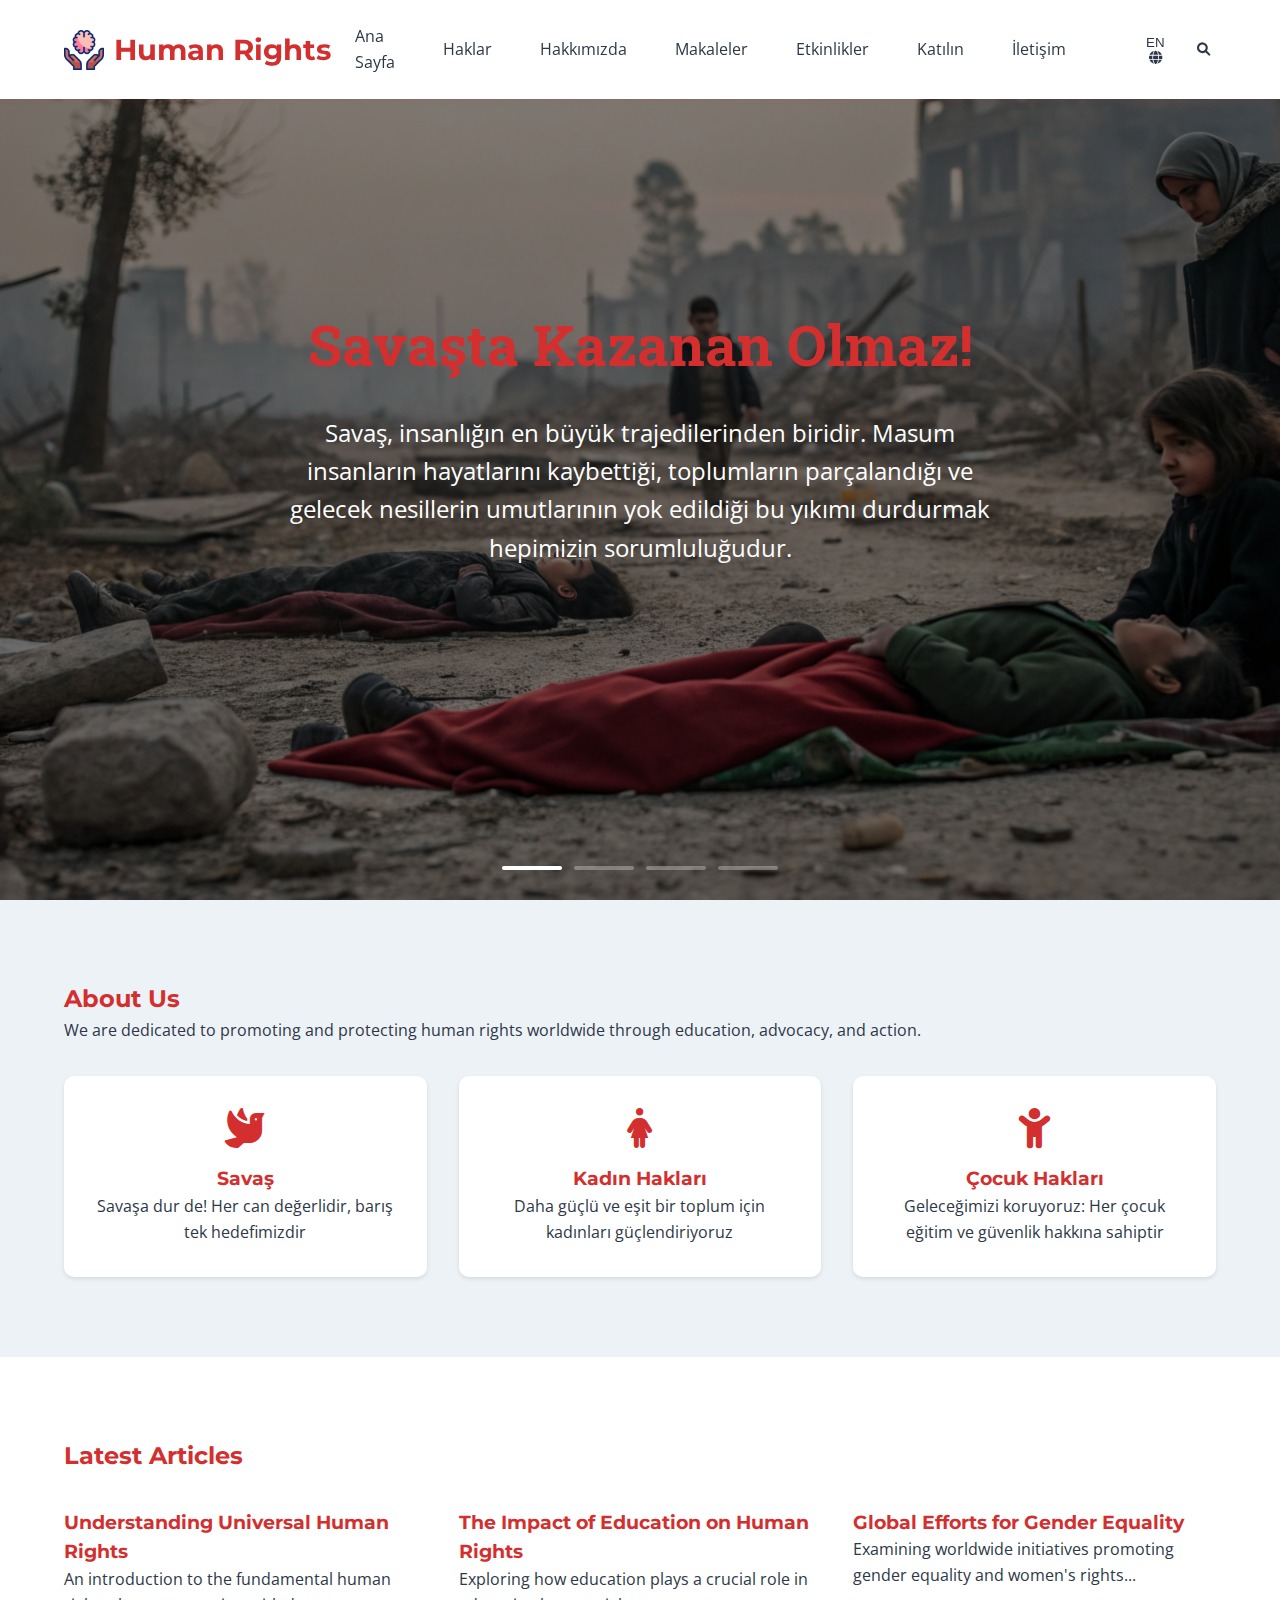
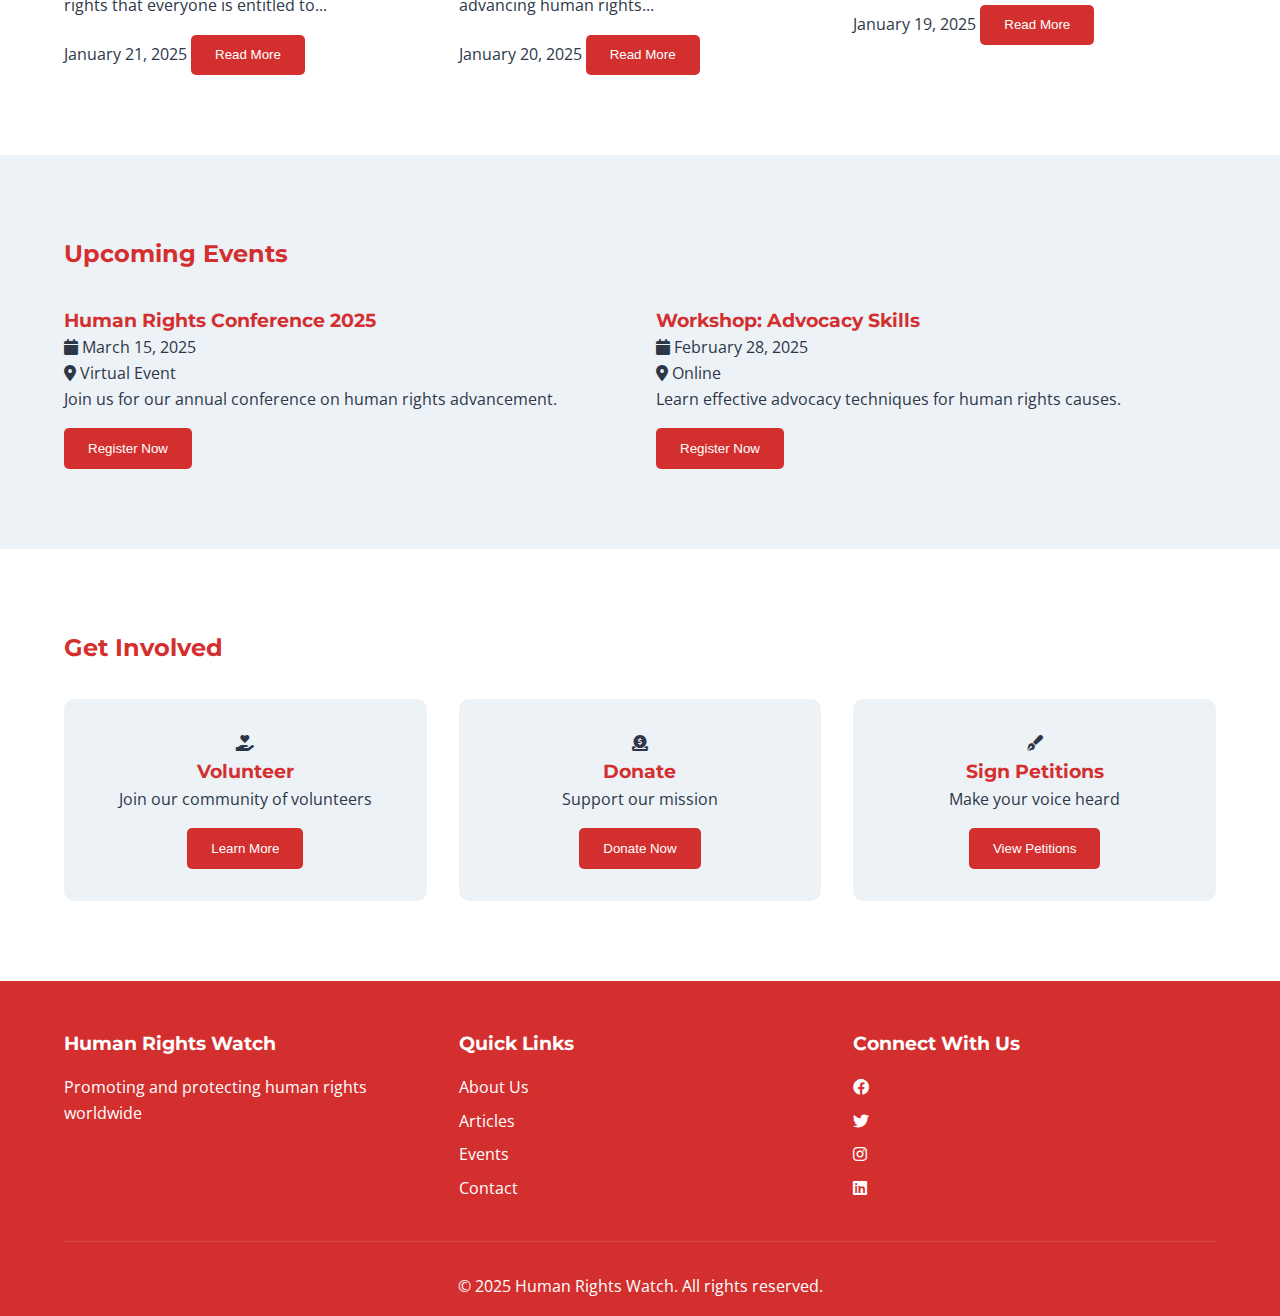
==== commit 5db4dd2c: "rights html , js added and rights language error fixed" ====
--- a/index.html
+++ b/index.html
@@ -1,267 +1,233 @@
 <!DOCTYPE html>
 <html lang="en">
-<head>
-    <meta charset="UTF-8">
-    <meta name="viewport" content="width=device-width, initial-scale=1.0">
+  <head>
+    <meta charset="UTF-8" />
+    <meta name="viewport" content="width=device-width, initial-scale=1.0" />
     <title>Human Rights Awareness</title>
-    <link rel="icon" type="image/png" href="assets/images/psychology.png">
-    <link rel="shortcut icon" type="image/png" href="assets/images/psychology.png">
-    <link rel="stylesheet" href="styles/main.css">
-    <link rel="stylesheet" href="https://cdnjs.cloudflare.com/ajax/libs/font-awesome/6.0.0/css/all.min.css">
-    <link href="https://fonts.googleapis.com/css2?family=Open+Sans:wght@400;600&family=Montserrat:wght@700&family=Roboto+Slab:wght@400;700&display=swap" rel="stylesheet">
-    <script src="js/slider.js" defer></script>
-    <script src="js/main.js" defer></script>
-</head>
-<body>
+    <link rel="icon" type="image/png" href="assets/images/psychology.png" />
+    <link
+      rel="shortcut icon"
+      type="image/png"
+      href="assets/images/psychology.png"
+    />
+    <link rel="stylesheet" href="styles/main.css" />
+    <link
+      rel="stylesheet"
+      href="https://cdnjs.cloudflare.com/ajax/libs/font-awesome/6.0.0/css/all.min.css"
+    />
+    <link
+      href="https://fonts.googleapis.com/css2?family=Open+Sans:wght@400;600&family=Montserrat:wght@700&family=Roboto+Slab:wght@400;700&display=swap"
+      rel="stylesheet"
+    />
+  </head>
+  <body>
     <header>
-        <nav class="navbar">
-            <div class="logo">
-                <img src="assets/images/psychology.png" alt="Human Rights Logo">
-                <h1>Human Rights</h1>
+      <nav class="navbar">
+        <div class="logo">
+          <img src="assets/images/psychology.png" alt="Human Rights Logo" />
+          <h1>Human Rights</h1>
+        </div>
+        <div class="nav-links">
+          <a href="index.html" data-translate="home">Ana Sayfa</a>
+          <a href="rights.html" data-translate="rights">Haklar</a>
+          <a href="#about" data-translate="about">Hakkımızda</a>
+          <a href="#articles" data-translate="articles">Makaleler</a>
+          <a href="#events" data-translate="events">Etkinlikler</a>
+          <a href="#get-involved" data-translate="getInvolved">Katılın</a>
+          <a href="contact.html" data-translate="contact">İletişim</a>
+        </div>
+        <div class="nav-actions">
+          <button class="language-selector">
+            EN <i class="fas fa-globe"></i>
+          </button>
+          <button class="search-toggle"><i class="fas fa-search"></i></button>
+        </div>
+      </nav>
+    </header>
+
+    <main>
+      <section id="hero" class="hero-section">
+        <div
+          class="slide active"
+          style="background-image: url('assets/images/background.jpg')"
+        >
+          <div class="slide-content">
+            <h2 class="slide-title" data-translate="heroTitle">
+              Savaşta Kazanan Olmaz!
+            </h2>
+            <p class="slide-description" data-translate="heroText">
+              Savaş, insanlığın en büyük trajedilerinden biridir. Masum
+              insanların hayatlarını kaybettiği, toplumların parçalandığı ve
+              gelecek nesillerin umutlarının yok edildiği bu yıkımı durdurmak
+              hepimizin sorumluluğudur.
+            </p>
+          </div>
+        </div>
+
+        <div
+          class="slide"
+          style="background-image: url('assets/images/barınmaHakkı.jpg')"
+        >
+          <div class="slide-content">
+            <h2 class="slide-title" data-translate="housingSlideTitle">
+              Barınma Hakkı Temel İnsan Hakkıdır
+            </h2>
+            <p class="slide-description" data-translate="housingSlideText">
+              Herkes yeterli barınma hakkına sahiptir. Güvenli ve emniyetli bir
+              yuva, insan onuru, fiziksel ve zihinsel sağlık ve genel yaşam
+              kalitesi için temeldir.
+            </p>
+          </div>
+        </div>
+
+        <div
+          class="slide"
+          style="background-image: url('assets/images/kadınHakları.jpg')"
+        >
+          <div class="slide-content">
+            <h2 class="slide-title" data-translate="womenSlideTitle">
+              Kadın Hakları İnsan Haklarıdır
+            </h2>
+            <p class="slide-description" data-translate="womenSlideText">
+              Kadınların eşit haklara sahip olması, toplumun gelişmesi için
+              temel bir gerekliliktir. Cinsiyet eşitliği olmadan gerçek bir
+              demokrasiden ve insan haklarından bahsedemeyiz.
+            </p>
+          </div>
+        </div>
+
+        <div
+          class="slide"
+          style="background-image: url('assets/images/cocukHakları.jpg')"
+        >
+          <div class="slide-content">
+            <h2 class="slide-title" data-translate="childrenSlideTitle">
+              Çocuklar Geleceğimizdir
+            </h2>
+            <p class="slide-description" data-translate="childrenSlideText">
+              Her çocuk güvenli bir ortamda büyüme, eğitim alma ve sevgiyle
+              büyütülme hakkına sahiptir. Çocuk hakları, insanlığın geleceğine
+              yapılan en önemli yatırımdır.
+            </p>
+          </div>
+        </div>
+
+        <div class="slider-progress">
+          <div class="progress-bar active"></div>
+          <div class="progress-bar"></div>
+          <div class="progress-bar"></div>
+          <div class="progress-bar"></div>
+        </div>
+      </section>
+      <section id="about" class="about-section">
+        <h2 data-translate="aboutTitle">About Us</h2>
+        <div class="about-content">
+          <p data-translate="aboutText">
+            We are dedicated to promoting and protecting human rights worldwide
+            through education, advocacy, and action.
+          </p>
+          <div class="values-grid">
+            <div class="value-card">
+              <i class="fas fa-dove"></i>
+              <h3 data-translate="war">Savaş</h3>
+              <p data-translate="warText">
+                Savaşa dur de! Her can değerlidir, barış tek hedefimizdir
+              </p>
             </div>
-            <button class="nav-toggle" aria-label="Toggle navigation menu" aria-expanded="false">
-                <i class="fas fa-bars"></i>
+            <div class="value-card">
+              <i class="fas fa-female"></i>
+              <h3 data-translate="women">Kadın Hakları</h3>
+              <p data-translate="womenText">
+                Daha güçlü ve eşit bir toplum için kadınları güçlendiriyoruz
+              </p>
+            </div>
+            <div class="value-card">
+              <i class="fas fa-child"></i>
+              <h3 data-translate="children">Çocuk Hakları</h3>
+              <p data-translate="childrenText">
+                Geleceğimizi koruyoruz: Her çocuk eğitim ve güvenlik hakkına
+                sahiptir
+              </p>
+            </div>
+          </div>
+        </div>
+      </section>
+
+      <section id="articles" class="articles-section">
+        <h2 data-translate="articlesTitle">Latest Articles</h2>
+        <div class="articles-grid">
+          <!-- Article cards will be dynamically populated -->
+        </div>
+      </section>
+
+      <section id="events" class="events-section">
+        <h2 data-translate="eventsTitle">Upcoming Events</h2>
+        <div class="events-grid">
+          <!-- Event cards will be dynamically populated -->
+        </div>
+      </section>
+
+      <section id="get-involved" class="get-involved-section">
+        <h2 data-translate="getInvolvedTitle">Get Involved</h2>
+        <div class="involvement-options">
+          <div class="option-card">
+            <i class="fas fa-hand-holding-heart"></i>
+            <h3 data-translate="volunteer">Volunteer</h3>
+            <p data-translate="volunteerText">
+              Join our community of volunteers
+            </p>
+            <button class="secondary-button" data-translate="learnMore">
+              Learn More
             </button>
-            <div class="nav-container">
-                <div class="nav-links">
-                    <a href="index.html" data-translate="home">Ana Sayfa</a>
-                    <div class="dropdown">
-                        <a href="#" class="dropdown-toggle" data-translate="rights">Haklar</a>
-                        <div class="dropdown-menu">
-                            <a href="pages/women-rights.html" data-translate="women">Kadın Hakları</a>
-                            <a href="pages/children-rights.html" data-translate="children">Çocuk Hakları</a>
-                            <a href="pages/equality-rights.html" data-translate="equality">Eşitlik</a>
-                            <a href="pages/education-rights.html" data-translate="education">Eğitim</a>
-                            <a href="pages/housing-rights.html" data-translate="housing">Barınma</a>
-                            <a href="pages/health-rights.html" data-translate="health">Sağlık</a>
-                        </div>
-                    </div>
-                    <a href="#about" data-translate="about">Hakkımızda</a>
-                    <a href="#articles" data-translate="articles">Makaleler</a>
-                    <a href="#events" data-translate="events">Etkinlikler</a>
-                    <a href="#get-involved" data-translate="getInvolved">Katılın</a>
-                    <a href="pages/contact.html" data-translate="contact">İletişim</a>
-                </div>
-                <div class="nav-actions">
-                    <button class="search-toggle"><i class="fas fa-search"></i></button>
-                </div>
-            </div>
-        </nav>
-    </header>
-
-    <main>
-        <section id="hero" class="hero-section">
-            <div class="slide active" style="background-image: url('assets/images/background.jpg')">
-                <div class="slide-content">
-                    <h2 class="slide-title" data-translate="heroTitle">Savaşta Kazanan Olmaz!</h2>
-                    <p class="slide-description" data-translate="heroText">Savaş, insanlığın en büyük trajedilerinden biridir. Masum insanların hayatlarını kaybettiği, toplumların parçalandığı ve gelecek nesillerin umutlarının yok edildiği bu yıkımı durdurmak hepimizin sorumluluğudur.</p>
-                </div>
-            </div>
-            
-            <div class="slide" style="background-image: url('assets/images/barınmaHakkı.jpg')">
-                <div class="slide-content">
-                    <h2 class="slide-title" data-translate="housingSlideTitle">Barınma Hakkı Temel İnsan Hakkıdır</h2>
-                    <p class="slide-description" data-translate="housingSlideText">Herkes yeterli barınma hakkına sahiptir. Güvenli ve emniyetli bir yuva, insan onuru, fiziksel ve zihinsel sağlık ve genel yaşam kalitesi için temeldir.</p>
-                </div>
-            </div>
-            
-            <div class="slide" style="background-image: url('assets/images/kadınHakları.jpg')">
-                <div class="slide-content">
-                    <h2 class="slide-title" data-translate="womenSlideTitle">Kadın Hakları İnsan Haklarıdır</h2>
-                    <p class="slide-description" data-translate="womenSlideText">Kadınların eşit haklara sahip olması, toplumun gelişmesi için temel bir gerekliliktir. Cinsiyet eşitliği olmadan gerçek bir demokrasiden ve insan haklarından bahsedemeyiz.</p>
-                </div>
-            </div>
-
-            <div class="slide" style="background-image: url('assets/images/cocukHakları.jpg')">
-                <div class="slide-content">
-                    <h2 class="slide-title" data-translate="childrenSlideTitle">Çocuklar Geleceğimizdir</h2>
-                    <p class="slide-description" data-translate="childrenSlideText">Her çocuk, güvenli bir ortamda büyüme, eğitim alma ve sevgiyle büyütülme hakkına sahiptir. Çocuk hakları, insanlığın geleceğine yapılan en önemli yatırımdır.</p>
-                </div>
-            </div>
-
-            <div class="slider-progress">
-                <div class="progress-bar active"></div>
-                <div class="progress-bar"></div>
-                <div class="progress-bar"></div>
-                <div class="progress-bar"></div>
-            </div>
-        </section>
-
-        <section class="rights-section" id="rights">
-            <h2 data-translate="rightsTitle">Temel İnsan Hakları</h2>
-            <div class="rights-grid">
-                <a href="pages/equality-rights.html" class="right-card">
-                    <img src="assets/images/equality.jpg" alt="Eşitlik Hakkı" data-translate="equalityImageAlt">
-                    <div class="right-card-content">
-                        <h3 data-translate="equalityTitle">Eşitlik Hakkı</h3>
-                        <p data-translate="equalityText">Her insan, ırk, renk, cinsiyet, dil, din, siyasi veya diğer görüş ayrımı gözetilmeksizin eşit haklara sahiptir.</p>
-                    </div>
-                </a>
-                <a href="pages/women-rights.html" class="right-card">
-                    <img src="assets/images/women.jpg" alt="Kadın Hakları" data-translate="womenRightsImageAlt">
-                    <div class="right-card-content">
-                        <h3 data-translate="womenRightsTitle">Kadın Hakları</h3>
-                        <p data-translate="womenRightsText">Kadınların ekonomik, sosyal, kültürel ve siyasi hayatta erkeklerle eşit haklara sahip olması temel bir insan hakkıdır.</p>
-                    </div>
-                </a>
-                <a href="pages/children-rights.html" class="right-card">
-                    <img src="assets/images/children.jpg" alt="Çocuk Hakları" data-translate="childrenRightsImageAlt">
-                    <div class="right-card-content">
-                        <h3 data-translate="childrenRightsTitle">Çocuk Hakları</h3>
-                        <p data-translate="childrenRightsText">Her çocuk, sağlıklı bir ortamda büyüme, eğitim alma ve şiddetten korunma hakkına sahiptir.</p>
-                    </div>
-                </a>
-                <a href="pages/education-rights.html" class="right-card">
-                    <img src="assets/images/education.jpg" alt="Eğitim Hakkı" data-translate="educationImageAlt">
-                    <div class="right-card-content">
-                        <h3 data-translate="educationTitle">Eğitim Hakkı</h3>
-                        <p data-translate="educationText">Herkes eğitim hakkına sahiptir. Eğitim, en azından ilk ve temel eğitim aşamasında ücretsiz olmalıdır.</p>
-                    </div>
-                </a>
-                <a href="pages/housing-rights.html" class="right-card">
-                    <img src="assets/images/housing.jpg" alt="Barınma Hakkı" data-translate="housingImageAlt">
-                    <div class="right-card-content">
-                        <h3 data-translate="housingTitle">Barınma Hakkı</h3>
-                        <p data-translate="housingText">Her insan, kendisi ve ailesi için yeterli yaşam standardına sahip olma hakkına sahiptir, bu barınma hakkını da içerir.</p>
-                    </div>
-                </a>
-                <a href="pages/health-rights.html" class="right-card">
-                    <img src="assets/images/health.jpg" alt="Sağlık Hakkı" data-translate="healthImageAlt">
-                    <div class="right-card-content">
-                        <h3 data-translate="healthTitle">Sağlık Hakkı</h3>
-                        <p data-translate="healthText">Herkes, mümkün olan en yüksek sağlık standardına ulaşma hakkına sahiptir ve sağlık hizmetlerine erişebilmelidir.</p>
-                    </div>
-                </a>
-            </div>
-        </section>
-
-        <section id="about" class="about-section">
-            <h2 data-translate="aboutTitle">About Us</h2>
-            <div class="about-content">
-                <p data-translate="aboutText">We are dedicated to promoting and protecting human rights worldwide through education, advocacy, and action.</p>
-                <div class="values-grid">
-                    <div class="value-card">
-                        <i class="fas fa-dove"></i>
-                        <h3 data-translate="war">Savaş</h3>
-                        <p data-translate="warText">Savaşa dur de! Her can değerlidir, barış tek hedefimizdir</p>
-                    </div>
-                    <div class="value-card">
-                        <i class="fas fa-female"></i>
-                        <h3 data-translate="women">Kadın Hakları</h3>
-                        <p data-translate="womenText">Daha güçlü ve eşit bir toplum için kadınları güçlendiriyoruz</p>
-                    </div>
-                    <div class="value-card">
-                        <i class="fas fa-child"></i>
-                        <h3 data-translate="children">Çocuk Hakları</h3>
-                        <p data-translate="childrenText">Geleceğimizi koruyoruz: Her çocuk eğitim ve güvenlik hakkına sahiptir</p>
-                    </div>
-                </div>
-            </div>
-        </section>
-
-        <section id="articles" class="articles-section">
-            <h2 data-translate="articlesTitle">Latest Articles</h2>
-            <div class="articles-grid">
-                <!-- Article cards will be dynamically populated -->
-            </div>
-        </section>
-
-        <section id="events" class="events-section">
-            <h2 data-translate="eventsTitle">Upcoming Events</h2>
-            <div class="events-grid">
-                <!-- Event cards will be dynamically populated -->
-            </div>
-        </section>
-
-        <section id="get-involved" class="get-involved-section">
-            <h2 data-translate="getInvolvedTitle">Get Involved</h2>
-            <div class="involvement-options">
-                <div class="option-card">
-                    <i class="fas fa-hand-holding-heart"></i>
-                    <h3 data-translate="volunteer">Volunteer</h3>
-                    <p data-translate="volunteerText">Join our community of volunteers</p>
-                    <button class="secondary-button" data-translate="learnMore">Learn More</button>
-                </div>
-                <div class="option-card">
-                    <i class="fas fa-donate"></i>
-                    <h3 data-translate="donate">Donate</h3>
-                    <p data-translate="donateText">Support our mission</p>
-                    <button class="secondary-button" data-translate="donateNow">Donate Now</button>
-                </div>
-                <div class="option-card">
-                    <i class="fas fa-pen-fancy"></i>
-                    <h3 data-translate="petitions">Sign Petitions</h3>
-                    <p data-translate="petitionsText">Make your voice heard</p>
-                    <button class="secondary-button" data-translate="viewPetitions">View Petitions</button>
-                </div>
-            </div>
-        </section>
-
-        <section id="index-contact" class="index-contact-section">
-            <div class="index-contact-container">
-                <div class="index-contact-info">
-                    <h2 data-translate="contactTitle">İletişime Geçin</h2>
-                    <p data-translate="contactDescription">Bizimle iletişime geçmek için iletişim sayfamızı ziyaret edin veya aşağıdaki kanallardan bize ulaşın.</p>
-                    
-                    <div class="info-items-container">
-                        <div class="info-item">
-                            <i class="fas fa-map-marker-alt"></i>
-                            <p data-translate="address">İstanbul, Türkiye</p>
-                        </div>
-                        <div class="info-item">
-                            <i class="fas fa-phone"></i>
-                            <p>+90 (212) XXX XX XX</p>
-                        </div>
-                        <div class="info-item">
-                            <i class="fas fa-envelope"></i>
-                            <p>info@humanrights.org</p>
-                        </div>
-                    </div>
-
-                    <div class="index-social-links">
-                        <a href="#" class="index-social-link"><i class="fab fa-facebook"></i></a>
-                        <a href="#" class="index-social-link"><i class="fab fa-twitter"></i></a>
-                        <a href="#" class="index-social-link"><i class="fab fa-instagram"></i></a>
-                        <a href="#" class="index-social-link"><i class="fab fa-linkedin"></i></a>
-                    </div>
-                    <a href="pages/contact.html" class="submit-btn" data-translate="contactUsButton">Bize Ulaşın</a>
-                </div>
-                <div class="index-contact-map">
-                </div>
-            </div>
-        </section>
+          </div>
+          <div class="option-card">
+            <i class="fas fa-donate"></i>
+            <h3 data-translate="donate">Donate</h3>
+            <p data-translate="donateText">Support our mission</p>
+            <button class="secondary-button" data-translate="donateNow">
+              Donate Now
+            </button>
+          </div>
+          <div class="option-card">
+            <i class="fas fa-pen-fancy"></i>
+            <h3 data-translate="petitions">Sign Petitions</h3>
+            <p data-translate="petitionsText">Make your voice heard</p>
+            <button class="secondary-button" data-translate="viewPetitions">
+              View Petitions
+            </button>
+          </div>
+        </div>
+      </section>
     </main>
 
     <footer>
-        <div class="footer-content">
-            <div class="footer-section">
-                <h3 data-translate="quickLinks">Quick Links</h3>
-                <ul>
-                    <li><a href="#about" data-translate="about">About Us</a></li>
-                    <li><a href="#articles" data-translate="articles">Articles</a></li>
-                    <li><a href="#events" data-translate="events">Events</a></li>
-                    <li><a href="#get-involved" data-translate="getInvolved">Get Involved</a></li>
-                </ul>
-            </div>
-            <div class="footer-section">
-                <h3 data-translate="followUs">Follow Us</h3>
-                <div class="social-links">
-                    <a href="#" aria-label="Facebook"><i class="fab fa-facebook"></i></a>
-                    <a href="#" aria-label="Twitter"><i class="fab fa-twitter"></i></a>
-                    <a href="#" aria-label="Instagram"><i class="fab fa-instagram"></i></a>
-                    <a href="#" aria-label="LinkedIn"><i class="fab fa-linkedin"></i></a>
-                </div>
-            </div>
-            <div class="footer-section">
-                <h3 data-translate="contact">Contact</h3>
-                <p>Email: info@humanrights.org</p>
-                <p>Phone: +1 234 567 8900</p>
-            </div>
-        </div>
-        <div class="footer-bottom">
-            <p>&copy; 2025 Human Rights Awareness. All rights reserved.</p>
-        </div>
+      <div class="footer-content">
+        <div class="footer-section">
+          <h3>Human Rights Watch</h3>
+          <p>Promoting and protecting human rights worldwide</p>
+        </div>
+        <div class="footer-section">
+          <h3>Quick Links</h3>
+          <a href="#about">About Us</a>
+          <a href="#articles">Articles</a>
+          <a href="#events">Events</a>
+          <a href="#contact">Contact</a>
+        </div>
+        <div class="footer-section">
+          <h3>Connect With Us</h3>
+          <div class="social-links">
+            <a href="#"><i class="fab fa-facebook"></i></a>
+            <a href="#"><i class="fab fa-twitter"></i></a>
+            <a href="#"><i class="fab fa-instagram"></i></a>
+            <a href="#"><i class="fab fa-linkedin"></i></a>
+          </div>
+        </div>
+      </div>
+      <div class="footer-bottom">
+        <p>&copy; 2025 Human Rights Watch. All rights reserved.</p>
+      </div>
     </footer>
 
-</body>
+    <script src="./js/main.js"></script>
+  </body>
 </html>
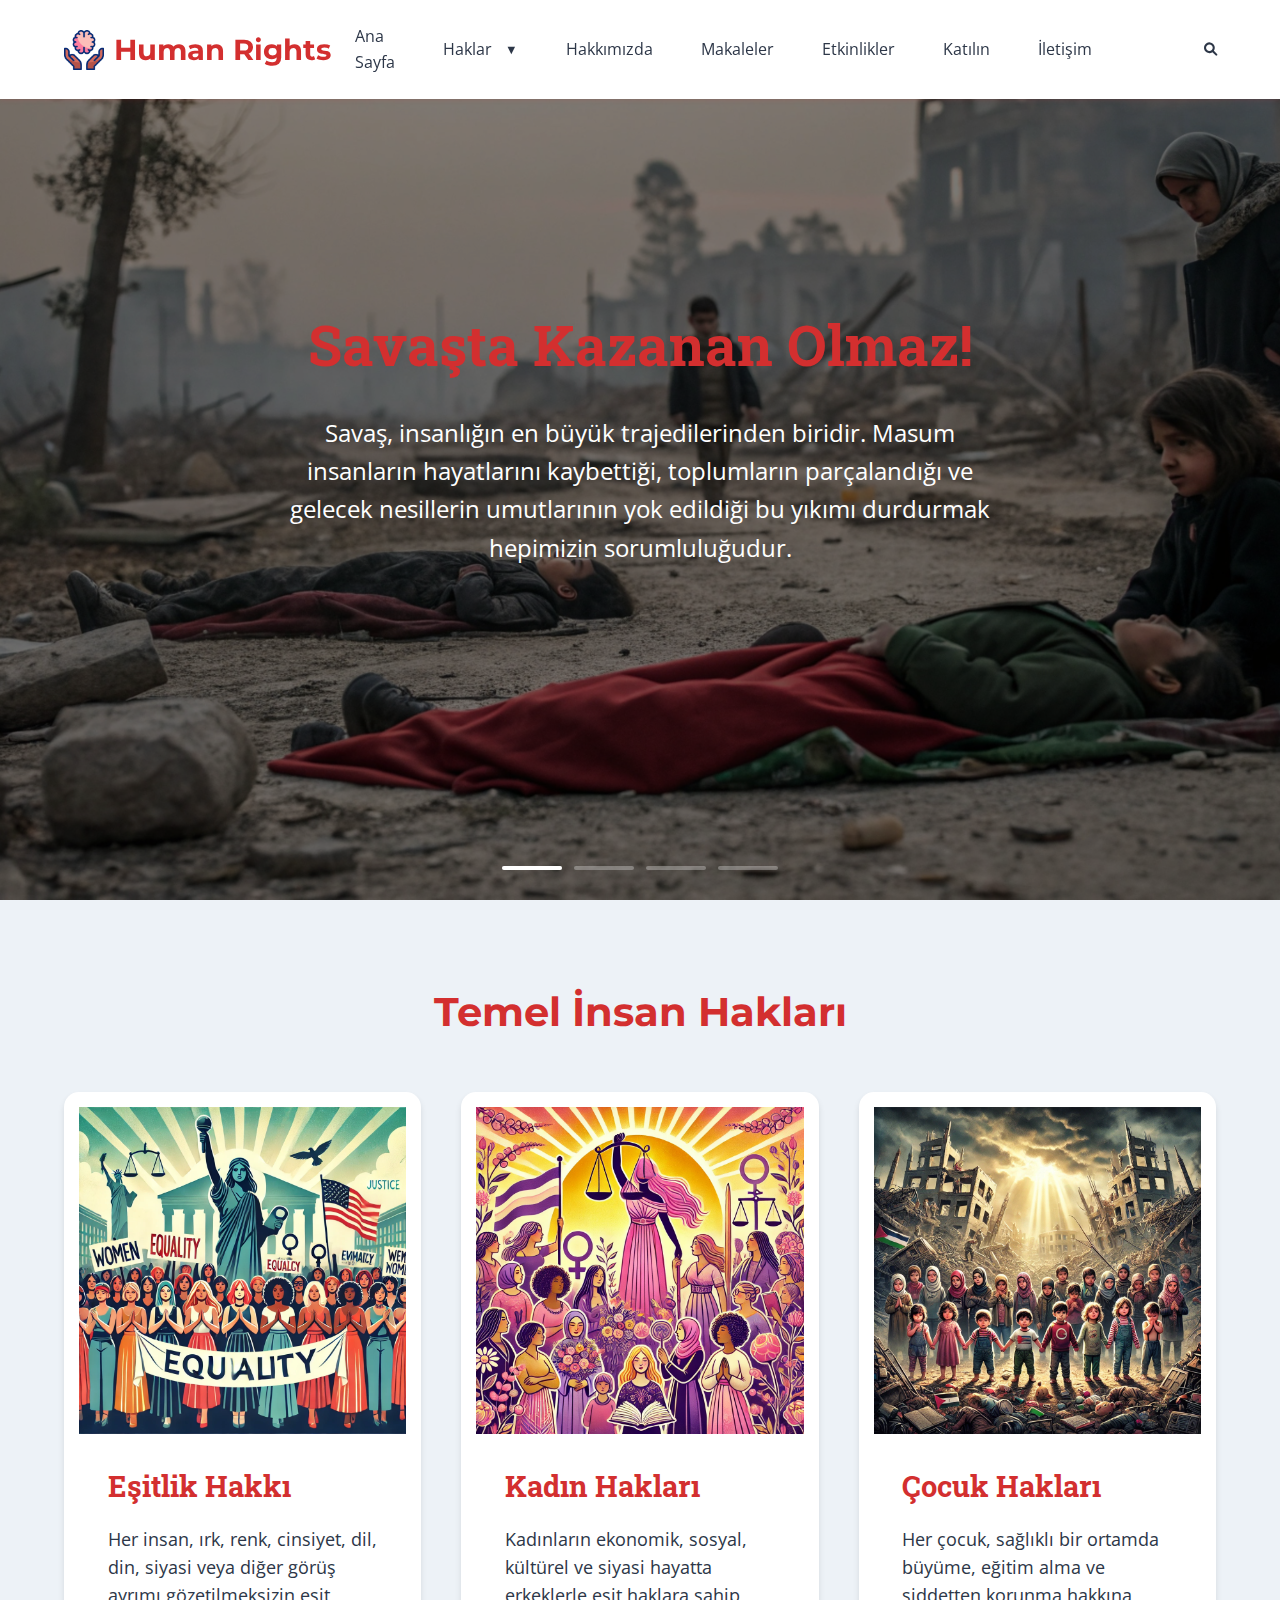
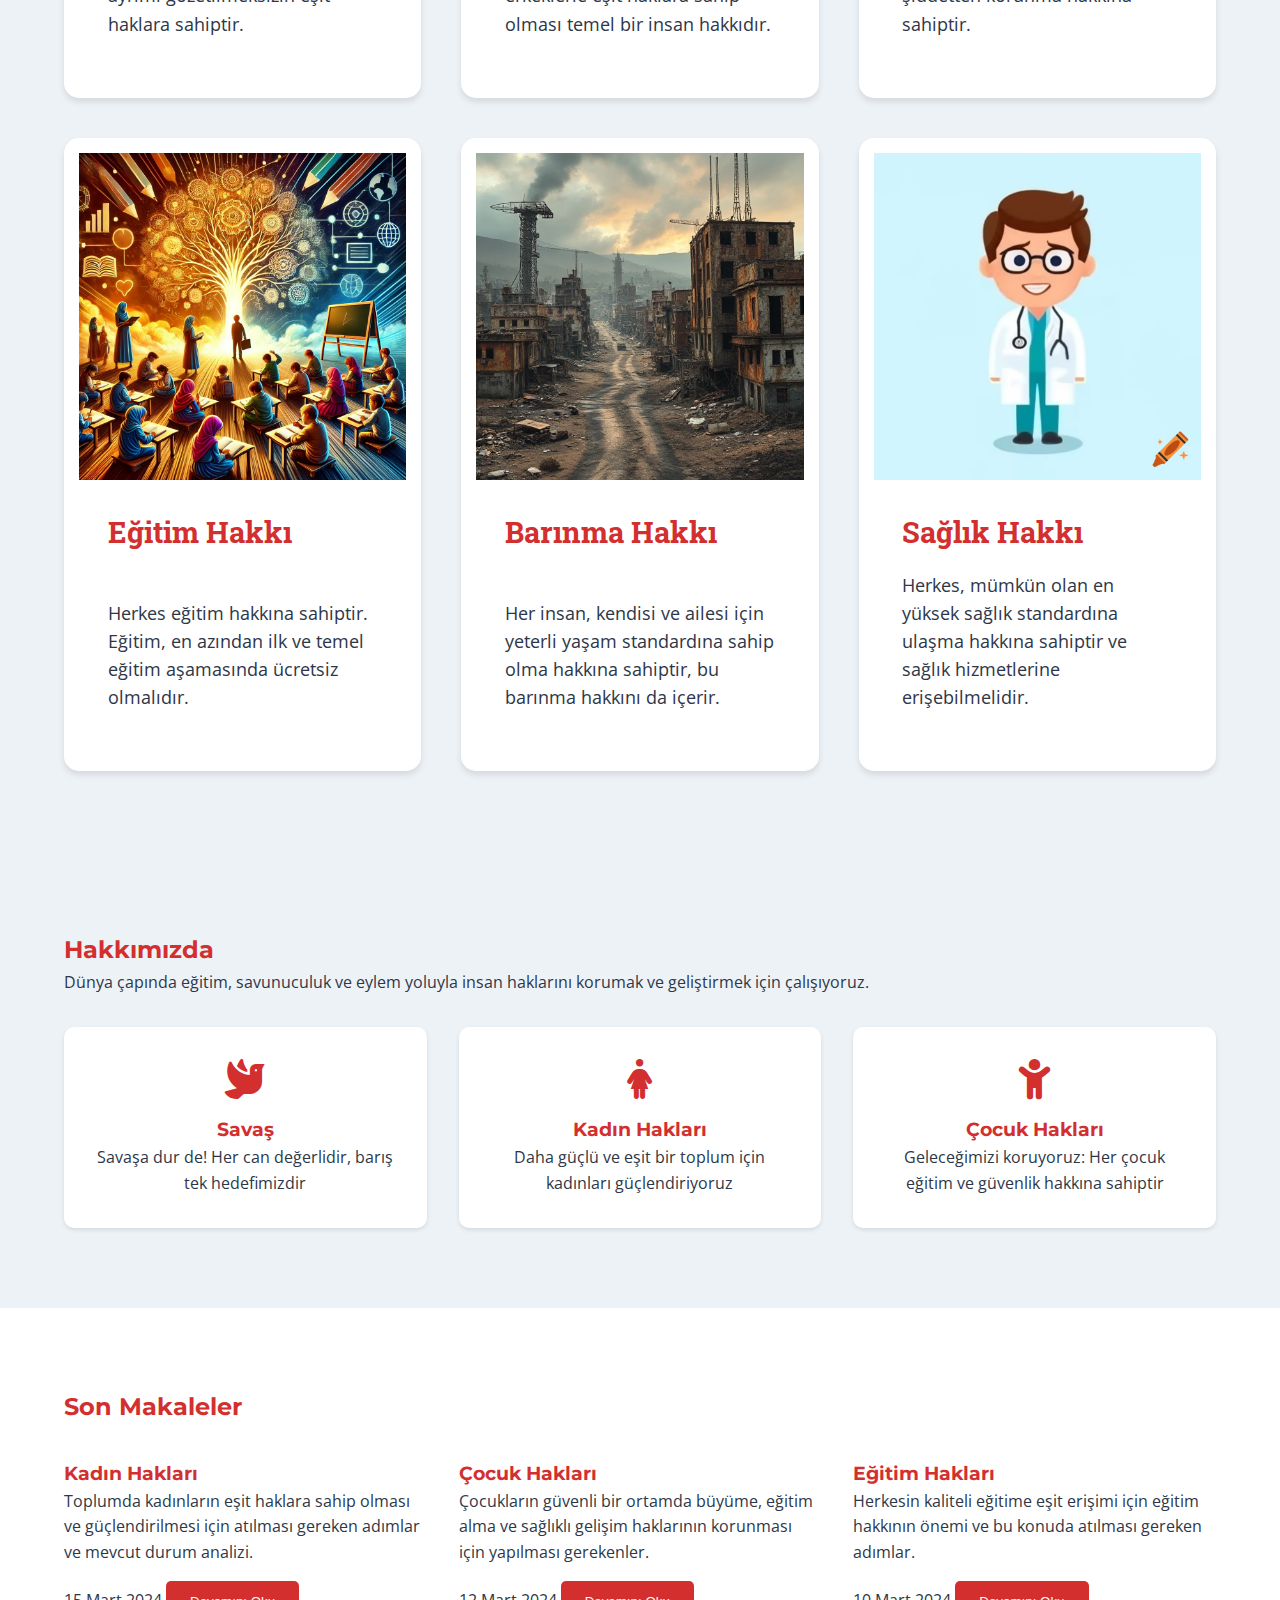
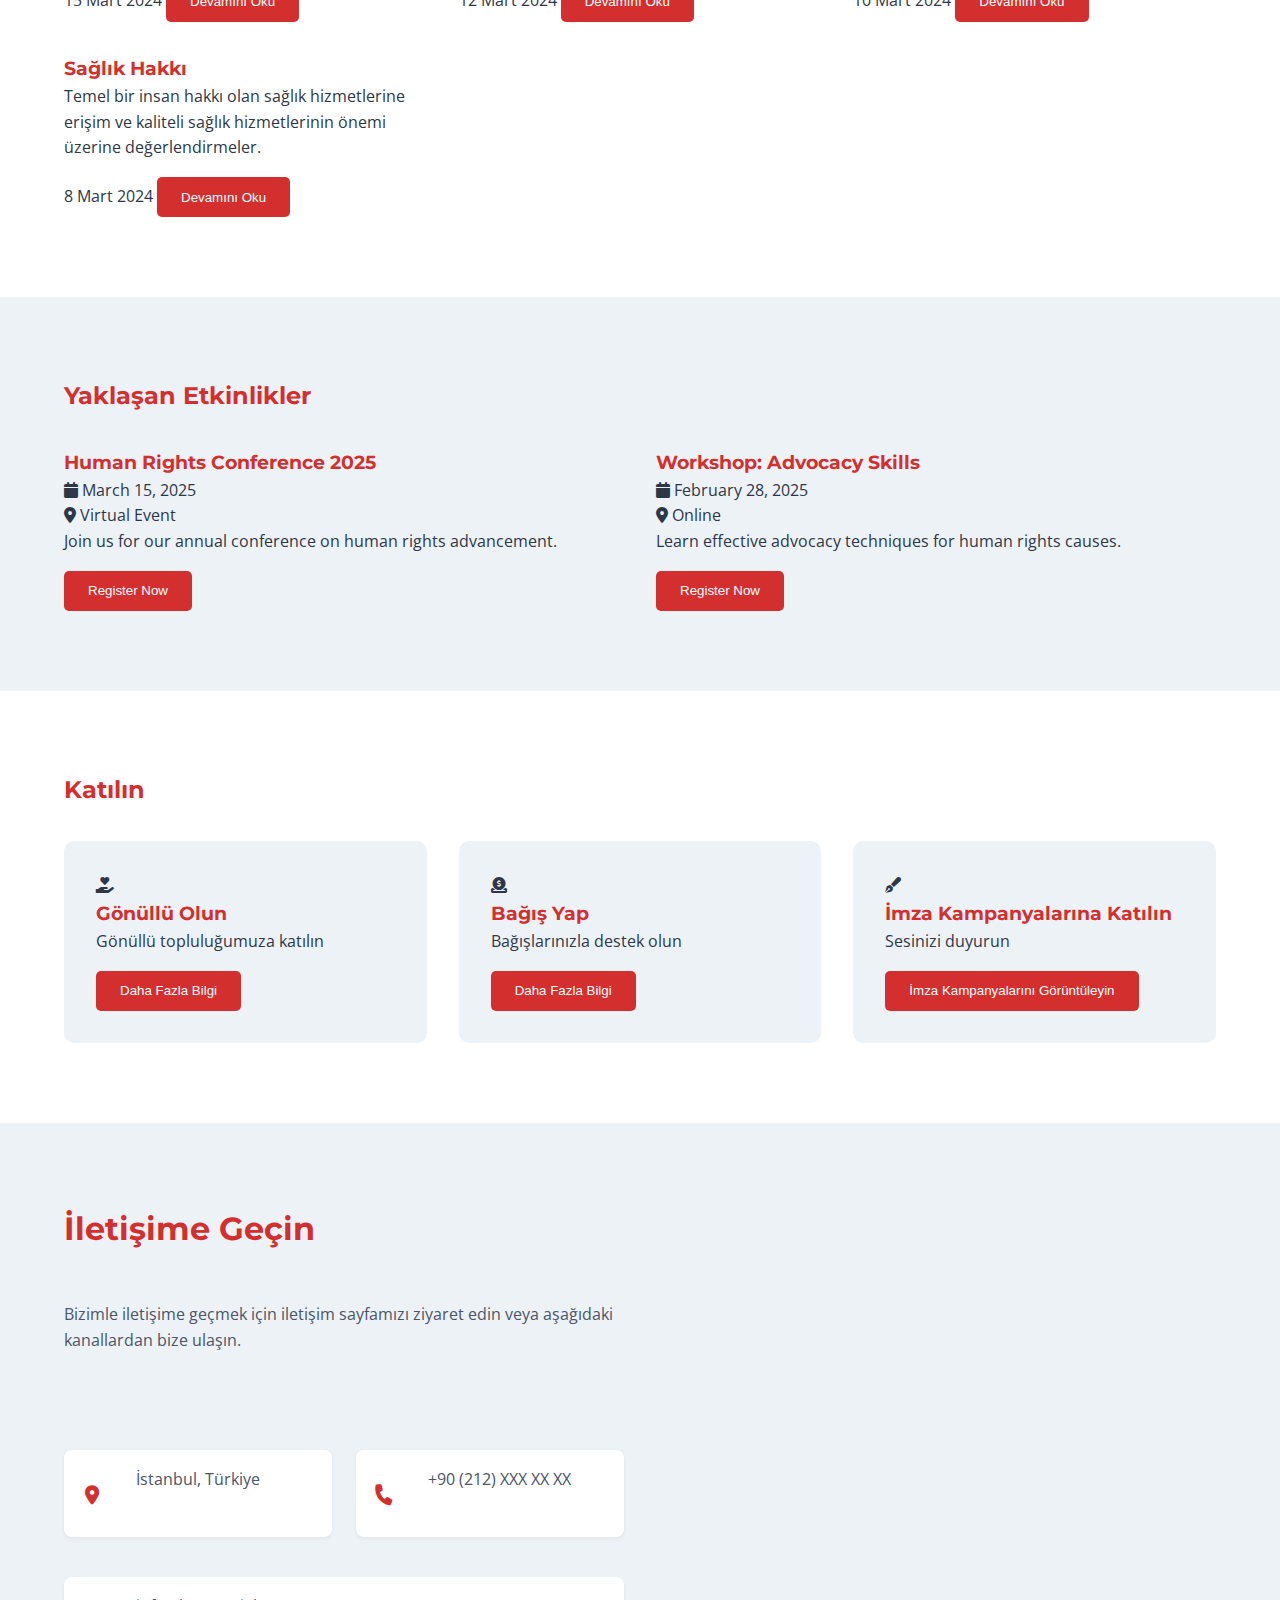
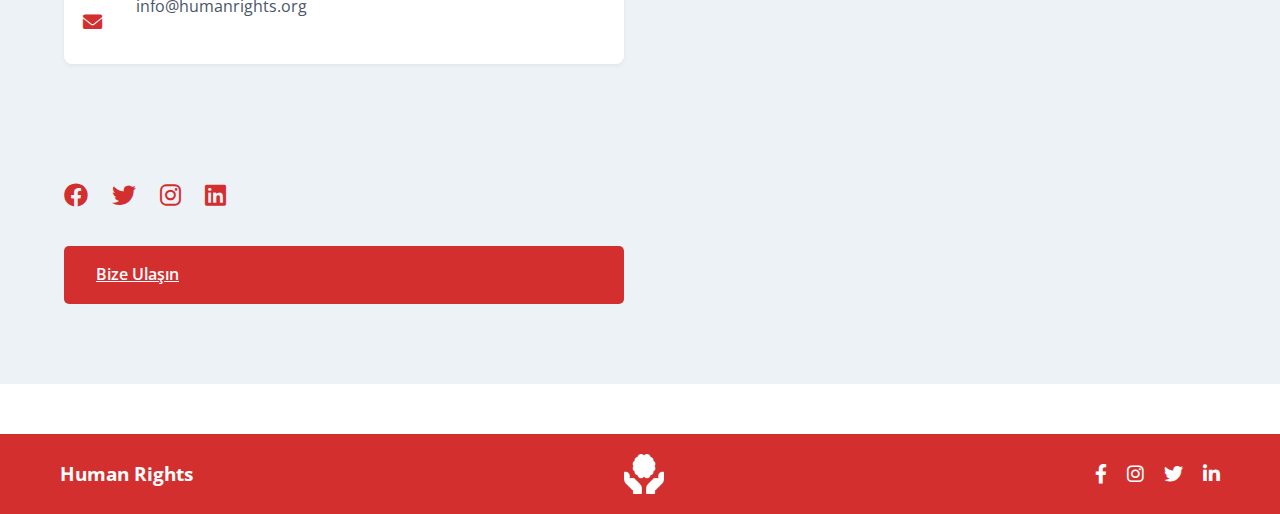
==== commit af8a12b7: "Haklar , iletişim ve bağış sayfaları tamamlandı." ====
--- a/index.html
+++ b/index.html
@@ -1,233 +1,295 @@
 <!DOCTYPE html>
-<html lang="en">
-  <head>
-    <meta charset="UTF-8" />
-    <meta name="viewport" content="width=device-width, initial-scale=1.0" />
-    <title>Human Rights Awareness</title>
-    <link rel="icon" type="image/png" href="assets/images/psychology.png" />
-    <link
-      rel="shortcut icon"
-      type="image/png"
-      href="assets/images/psychology.png"
-    />
-    <link rel="stylesheet" href="styles/main.css" />
-    <link
-      rel="stylesheet"
-      href="https://cdnjs.cloudflare.com/ajax/libs/font-awesome/6.0.0/css/all.min.css"
-    />
-    <link
-      href="https://fonts.googleapis.com/css2?family=Open+Sans:wght@400;600&family=Montserrat:wght@700&family=Roboto+Slab:wght@400;700&display=swap"
-      rel="stylesheet"
-    />
-  </head>
-  <body>
+<html lang="tr">
+<head>
+    <meta charset="UTF-8">
+    <meta name="viewport" content="width=device-width, initial-scale=1.0">
+    <title>İnsan Hakları</title>
+    <link rel="icon" type="image/png" href="assets/images/psychology.png">
+    <link rel="shortcut icon" type="image/png" href="assets/images/psychology.png">
+    <link rel="stylesheet" href="styles/main.css">
+    <link rel="stylesheet" href="https://cdnjs.cloudflare.com/ajax/libs/font-awesome/6.0.0/css/all.min.css">
+    <link href="https://fonts.googleapis.com/css2?family=Open+Sans:wght@400;600&family=Montserrat:wght@700&family=Roboto+Slab:wght@400;700&display=swap" rel="stylesheet">
+    <script src="js/slider.js" defer></script>
+    <script src="js/main.js" defer></script>
+</head>
+<body>
     <header>
-      <nav class="navbar">
-        <div class="logo">
-          <img src="assets/images/psychology.png" alt="Human Rights Logo" />
-          <h1>Human Rights</h1>
+        <nav class="navbar">
+            <div class="logo">
+                <img src="assets/images/psychology.png" alt="İnsan Hakları Logo">
+                <h1>Human Rights</h1>
+            </div>
+            <button class="nav-toggle" aria-label="Toggle navigation menu" aria-expanded="false">
+                <i class="fas fa-bars"></i>
+            </button>
+            <div class="nav-container">
+                <div class="nav-links">
+                    <a href="index.html" data-translate="home">Ana Sayfa</a>
+                    <div class="dropdown">
+                        <a href="#" class="dropdown-toggle" data-translate="rights">Haklar</a>
+                        <div class="dropdown-menu">
+                            <a href="pages/women-rights.html" data-translate="women">Kadın Hakları</a>
+                            <a href="pages/children-rights.html" data-translate="children">Çocuk Hakları</a>
+                            <a href="pages/equality-rights.html" data-translate="equality">Eşitlik</a>
+                            <a href="pages/education-rights.html" data-translate="education">Eğitim</a>
+                            <a href="pages/housing-rights.html" data-translate="housing">Barınma</a>
+                            <a href="pages/health-rights.html" data-translate="health">Sağlık</a>
+                        </div>
+                    </div>
+                    <a href="#about" data-translate="about">Hakkımızda</a>
+                    <a href="#articles" data-translate="articles">Makaleler</a>
+                    <a href="#events" data-translate="events">Etkinlikler</a>
+                    <a href="#get-involved" data-translate="getInvolved">Katılın</a>
+                    <a href="pages/contact.html" data-translate="contact">İletişim</a>
+                </div>
+                <div class="nav-actions">
+                    <button class="search-toggle"><i class="fas fa-search"></i></button>
+                </div>
+            </div>
+        </nav>
+    </header>
+
+    <main>
+        <section id="hero" class="hero-section">
+            <div class="slide active" style="background-image: url('assets/images/background.jpg')">
+                <div class="slide-content">
+                    <h2 class="slide-title" data-translate="heroTitle">Savaşta Kazanan Olmaz!</h2>
+                    <p class="slide-description" data-translate="heroText">Savaş, insanlığın en büyük trajedilerinden biridir. Masum insanların hayatlarını kaybettiği, toplumların parçalandığı ve gelecek nesillerin umutlarının yok edildiği bu yıkımı durdurmak hepimizin sorumluluğudur.</p>
+                </div>
+            </div>
+            
+            <div class="slide" style="background-image: url('assets/images/barınmaHakkı.jpg')">
+                <div class="slide-content">
+                    <h2 class="slide-title" data-translate="housingSlideTitle">Barınma Hakkı Temel İnsan Hakkıdır</h2>
+                    <p class="slide-description" data-translate="housingSlideText">Herkes yeterli barınma hakkına sahiptir. Güvenli ve emniyetli bir yuva, insan onuru, fiziksel ve zihinsel sağlık ve genel yaşam kalitesi için temeldir.</p>
+                </div>
+            </div>
+            
+            <div class="slide" style="background-image: url('assets/images/kadınHakları.jpg')">
+                <div class="slide-content">
+                    <h2 class="slide-title" data-translate="womenSlideTitle">Kadın Hakları İnsan Haklarıdır</h2>
+                    <p class="slide-description" data-translate="womenSlideText">Kadınların eşit haklara sahip olması, toplumun gelişmesi için temel bir gerekliliktir. Cinsiyet eşitliği olmadan gerçek bir demokrasiden ve insan haklarından bahsedemeyiz.</p>
+                </div>
+            </div>
+
+            <div class="slide" style="background-image: url('assets/images/cocukHakları.jpg')">
+                <div class="slide-content">
+                    <h2 class="slide-title" data-translate="childrenSlideTitle">Çocuklar Geleceğimizdir</h2>
+                    <p class="slide-description" data-translate="childrenSlideText">Her çocuk, güvenli bir ortamda büyüme, eğitim alma ve sevgiyle büyütülme hakkına sahiptir. Çocuk hakları, insanlığın geleceğine yapılan en önemli yatırımdır.</p>
+                </div>
+            </div>
+
+            <div class="slider-progress">
+                <div class="progress-bar active"></div>
+                <div class="progress-bar"></div>
+                <div class="progress-bar"></div>
+                <div class="progress-bar"></div>
+            </div>
+        </section>
+
+        <section class="rights-section" id="rights">
+            <h2 data-translate="rightsTitle">Temel İnsan Hakları</h2>
+            <div class="rights-grid">
+                <a href="pages/equality-rights.html" class="right-card">
+                    <img src="assets/images/equality.jpg" alt="Eşitlik Hakkı" data-translate="equalityImageAlt">
+                    <div class="right-card-content">
+                        <h3 data-translate="equalityTitle">Eşitlik Hakkı</h3>
+                        <p data-translate="equalityText">Her insan, ırk, renk, cinsiyet, dil, din, siyasi veya diğer görüş ayrımı gözetilmeksizin eşit haklara sahiptir.</p>
+                    </div>
+                </a>
+                <a href="pages/women-rights.html" class="right-card">
+                    <img src="assets/images/women.jpg" alt="Kadın Hakları" data-translate="womenRightsImageAlt">
+                    <div class="right-card-content">
+                        <h3 data-translate="womenRightsTitle">Kadın Hakları</h3>
+                        <p data-translate="womenRightsText">Kadınların ekonomik, sosyal, kültürel ve siyasi hayatta erkeklerle eşit haklara sahip olması temel bir insan hakkıdır.</p>
+                    </div>
+                </a>
+                <a href="pages/children-rights.html" class="right-card">
+                    <img src="assets/images/children.jpg" alt="Çocuk Hakları" data-translate="childrenRightsImageAlt">
+                    <div class="right-card-content">
+                        <h3 data-translate="childrenRightsTitle">Çocuk Hakları</h3>
+                        <p data-translate="childrenRightsText">Her çocuk, sağlıklı bir ortamda büyüme, eğitim alma ve şiddetten korunma hakkına sahiptir.</p>
+                    </div>
+                </a>
+                <a href="pages/education-rights.html" class="right-card">
+                    <img src="assets/images/education.jpg" alt="Eğitim Hakkı" data-translate="educationImageAlt">
+                    <div class="right-card-content">
+                        <h3 data-translate="educationTitle">Eğitim Hakkı</h3>
+                        <p data-translate="educationText">Herkes eğitim hakkına sahiptir. Eğitim, en azından ilk ve temel eğitim aşamasında ücretsiz olmalıdır.</p>
+                    </div>
+                </a>
+                <a href="pages/housing-rights.html" class="right-card">
+                    <img src="assets/images/housing.jpg" alt="Barınma Hakkı" data-translate="housingImageAlt">
+                    <div class="right-card-content">
+                        <h3 data-translate="housingTitle">Barınma Hakkı</h3>
+                        <p data-translate="housingText">Her insan, kendisi ve ailesi için yeterli yaşam standardına sahip olma hakkına sahiptir, bu barınma hakkını da içerir.</p>
+                    </div>
+                </a>
+                <a href="pages/health-rights.html" class="right-card">
+                    <img src="assets/images/health.jpg" alt="Sağlık Hakkı" data-translate="healthImageAlt">
+                    <div class="right-card-content">
+                        <h3 data-translate="healthTitle">Sağlık Hakkı</h3>
+                        <p data-translate="healthText">Herkes, mümkün olan en yüksek sağlık standardına ulaşma hakkına sahiptir ve sağlık hizmetlerine erişebilmelidir.</p>
+                    </div>
+                </a>
+            </div>
+        </section>
+
+        <section id="about" class="about-section">
+            <h2 data-translate="aboutTitle">Hakkımızda</h2>
+            <div class="about-content">
+                <p data-translate="aboutText">Dünya çapında eğitim, savunuculuk ve eylem yoluyla insan haklarını korumak ve geliştirmek için çalışıyoruz.</p>
+                <div class="values-grid">
+                    <div class="value-card">
+                        <i class="fas fa-dove"></i>
+                        <h3 data-translate="war">Savaş</h3>
+                        <p data-translate="warText">Savaşa dur de! Her can değerlidir, barış tek hedefimizdir</p>
+                    </div>
+                    <div class="value-card">
+                        <i class="fas fa-female"></i>
+                        <h3 data-translate="women">Kadın Hakları</h3>
+                        <p data-translate="womenText">Daha güçlü ve eşit bir toplum için kadınları güçlendiriyoruz</p>
+                    </div>
+                    <div class="value-card">
+                        <i class="fas fa-child"></i>
+                        <h3 data-translate="children">Çocuk Hakları</h3>
+                        <p data-translate="childrenText">Geleceğimizi koruyoruz: Her çocuk eğitim ve güvenlik hakkına sahiptir</p>
+                    </div>
+                </div>
+            </div>
+        </section>
+
+        <section id="articles" class="articles-section">
+            <h2 data-translate="articlesTitle">Son Makaleler</h2>
+            <div class="articles-grid">
+                <article class="article-card">
+                    <div class="article-content">
+                        <h3>Kadın Hakları</h3>
+                        <p>Toplumda kadınların eşit haklara sahip olması ve güçlendirilmesi için atılması gereken adımlar ve mevcut durum analizi.</p>
+                        <div class="article-meta">
+                            <span class="date">15 Mart 2024</span>
+                            <a href="http://www.isiktac.av.tr/Makaleler/Kad%C4%B1n%20Haklar%C4%B1.pdf" target="_blank"><button class="secondary-button">Devamını Oku</button></a>
+                        </div>
+                    </div>
+                </article>
+
+                <article class="article-card">
+                    <div class="article-content">
+                        <h3>Çocuk Hakları</h3>
+                        <p>Çocukların güvenli bir ortamda büyüme, eğitim alma ve sağlıklı gelişim haklarının korunması için yapılması gerekenler.</p>
+                        <div class="article-meta">
+                            <span class="date">12 Mart 2024</span>
+                            <a href="https://www.tihek.gov.tr/public/editor/uploads/1652181189.pdf" target="_blank"><button class="secondary-button">Devamını Oku</button></a>
+                        </div>
+                    </div>
+                </article>
+
+                <article class="article-card">
+                    <div class="article-content">
+                        <h3>Eğitim Hakları</h3>
+                        <p>Herkesin kaliteli eğitime eşit erişimi için eğitim hakkının önemi ve bu konuda atılması gereken adımlar.</p>
+                        <div class="article-meta">
+                            <span class="date">10 Mart 2024</span>
+                            <a href="https://www.egitimreformugirisimi.org/wp-content/uploads/2017/03/Egitim-Hakk%C4%B1-ve-E%C4%9Fitimde-Haklar.pdf" target="_blank"><button class="secondary-button">Devamını Oku</button></a>
+                        </div>
+                    </div>
+                </article>
+
+                <article class="article-card">
+                    <div class="article-content">
+                        <h3>Sağlık Hakkı</h3>
+                        <p>Temel bir insan hakkı olan sağlık hizmetlerine erişim ve kaliteli sağlık hizmetlerinin önemi üzerine değerlendirmeler.</p>
+                        <div class="article-meta">
+                            <span class="date">8 Mart 2024</span>
+                            <a href="https://www.saglikhakki.net/post/saglikhakki" target="_blank"><button class="secondary-button">Devamını Oku</button></a>
+                        </div>
+                    </div>
+                </article>
+            </div>
+        </section>
+
+        <section id="events" class="events-section">
+            <h2 data-translate="eventsTitle">Yaklaşan Etkinlikler</h2>
+            <div class="events-grid">
+               
+            </div>
+        </section>
+
+        <section id="get-involved" class="get-involved-section">
+            <h2 data-translate="getInvolvedTitle">Katılın</h2>
+            <div class="involvement-options">
+                <div class="option-card">
+                    <i class="fas fa-hand-holding-heart"></i>
+                    <h3 data-translate="volunteer">Gönüllü Olun</h3>
+                    <p data-translate="volunteerText">Gönüllü topluluğumuza katılın</p>
+                    <a href="pages/contact.html">
+                        <button class="secondary-button" data-translate="learnMore">Daha Fazla Bilgi</button>
+                    </a>
+                </div>
+                <div class="option-card">
+                    <i class="fas fa-donate"></i>
+                    <h3 data-translate="donate">Bağış Yap</h3>
+                    <p data-translate="donateText">Bağışlarınızla destek olun</p>
+                    <a href="pages/bagis.html">
+                        <button class="secondary-button" data-translate="learnMore">Daha Fazla Bilgi</button>
+                    </a>
+                </div>
+                <div class="option-card">
+                    <i class="fas fa-pen-fancy"></i>
+                    <h3 data-translate="petitions">İmza Kampanyalarına Katılın</h3>
+                    <p data-translate="petitionsText">Sesinizi duyurun</p>
+                    <button class="secondary-button" data-translate="viewPetitions">İmza Kampanyalarını Görüntüleyin</button>
+                </div>
+            </div>
+        </section>
+
+        <section id="index-contact" class="index-contact-section">
+            <div class="index-contact-container">
+                <div class="index-contact-info">
+                    <h2 data-translate="contactTitle">İletişime Geçin</h2>
+                    <p data-translate="contactDescription">Bizimle iletişime geçmek için iletişim sayfamızı ziyaret edin veya aşağıdaki kanallardan bize ulaşın.</p>
+                    
+                    <div class="info-items-container">
+                        <div class="info-item">
+                            <i class="fas fa-map-marker-alt"></i>
+                            <p data-translate="address">İstanbul, Türkiye</p>
+                        </div>
+                        <div class="info-item">
+                            <i class="fas fa-phone"></i>
+                            <p>+90 (212) XXX XX XX</p>
+                        </div>
+                        <div class="info-item">
+                            <i class="fas fa-envelope"></i>
+                            <p>info@humanrights.org</p>
+                        </div>
+                    </div>
+
+                    <div class="index-social-links">
+                        <a href="#" class="index-social-link"><i class="fab fa-facebook"></i></a>
+                        <a href="#" class="index-social-link"><i class="fab fa-twitter"></i></a>
+                        <a href="#" class="index-social-link"><i class="fab fa-instagram"></i></a>
+                        <a href="#" class="index-social-link"><i class="fab fa-linkedin"></i></a>
+                    </div>
+                    <a href="pages/contact.html" class="submit-btn" data-translate="contactUsButton">Bize Ulaşın</a>
+                </div>
+                <div class="index-contact-map">
+                </div>
+            </div>
+        </section>
+    </main>
+
+    <footer>
+        <div class="footer-content">
+            <div class="footer-brand">Human Rights</div>
+            <img src="assets/images/psychology.png" alt="Human Rights Logo" class="footer-logo">
+            <div class="social-icons">
+                <a href="#" target="_blank"><i class="fab fa-facebook-f"></i></a>
+                <a href="#" target="_blank"><i class="fab fa-instagram"></i></a>
+                <a href="#" target="_blank"><i class="fab fa-twitter"></i></a>
+                <a href="#" target="_blank"><i class="fab fa-linkedin-in"></i></a>
+            </div>
         </div>
-        <div class="nav-links">
-          <a href="index.html" data-translate="home">Ana Sayfa</a>
-          <a href="rights.html" data-translate="rights">Haklar</a>
-          <a href="#about" data-translate="about">Hakkımızda</a>
-          <a href="#articles" data-translate="articles">Makaleler</a>
-          <a href="#events" data-translate="events">Etkinlikler</a>
-          <a href="#get-involved" data-translate="getInvolved">Katılın</a>
-          <a href="contact.html" data-translate="contact">İletişim</a>
-        </div>
-        <div class="nav-actions">
-          <button class="language-selector">
-            EN <i class="fas fa-globe"></i>
-          </button>
-          <button class="search-toggle"><i class="fas fa-search"></i></button>
-        </div>
-      </nav>
-    </header>
-
-    <main>
-      <section id="hero" class="hero-section">
-        <div
-          class="slide active"
-          style="background-image: url('assets/images/background.jpg')"
-        >
-          <div class="slide-content">
-            <h2 class="slide-title" data-translate="heroTitle">
-              Savaşta Kazanan Olmaz!
-            </h2>
-            <p class="slide-description" data-translate="heroText">
-              Savaş, insanlığın en büyük trajedilerinden biridir. Masum
-              insanların hayatlarını kaybettiği, toplumların parçalandığı ve
-              gelecek nesillerin umutlarının yok edildiği bu yıkımı durdurmak
-              hepimizin sorumluluğudur.
-            </p>
-          </div>
-        </div>
-
-        <div
-          class="slide"
-          style="background-image: url('assets/images/barınmaHakkı.jpg')"
-        >
-          <div class="slide-content">
-            <h2 class="slide-title" data-translate="housingSlideTitle">
-              Barınma Hakkı Temel İnsan Hakkıdır
-            </h2>
-            <p class="slide-description" data-translate="housingSlideText">
-              Herkes yeterli barınma hakkına sahiptir. Güvenli ve emniyetli bir
-              yuva, insan onuru, fiziksel ve zihinsel sağlık ve genel yaşam
-              kalitesi için temeldir.
-            </p>
-          </div>
-        </div>
-
-        <div
-          class="slide"
-          style="background-image: url('assets/images/kadınHakları.jpg')"
-        >
-          <div class="slide-content">
-            <h2 class="slide-title" data-translate="womenSlideTitle">
-              Kadın Hakları İnsan Haklarıdır
-            </h2>
-            <p class="slide-description" data-translate="womenSlideText">
-              Kadınların eşit haklara sahip olması, toplumun gelişmesi için
-              temel bir gerekliliktir. Cinsiyet eşitliği olmadan gerçek bir
-              demokrasiden ve insan haklarından bahsedemeyiz.
-            </p>
-          </div>
-        </div>
-
-        <div
-          class="slide"
-          style="background-image: url('assets/images/cocukHakları.jpg')"
-        >
-          <div class="slide-content">
-            <h2 class="slide-title" data-translate="childrenSlideTitle">
-              Çocuklar Geleceğimizdir
-            </h2>
-            <p class="slide-description" data-translate="childrenSlideText">
-              Her çocuk güvenli bir ortamda büyüme, eğitim alma ve sevgiyle
-              büyütülme hakkına sahiptir. Çocuk hakları, insanlığın geleceğine
-              yapılan en önemli yatırımdır.
-            </p>
-          </div>
-        </div>
-
-        <div class="slider-progress">
-          <div class="progress-bar active"></div>
-          <div class="progress-bar"></div>
-          <div class="progress-bar"></div>
-          <div class="progress-bar"></div>
-        </div>
-      </section>
-      <section id="about" class="about-section">
-        <h2 data-translate="aboutTitle">About Us</h2>
-        <div class="about-content">
-          <p data-translate="aboutText">
-            We are dedicated to promoting and protecting human rights worldwide
-            through education, advocacy, and action.
-          </p>
-          <div class="values-grid">
-            <div class="value-card">
-              <i class="fas fa-dove"></i>
-              <h3 data-translate="war">Savaş</h3>
-              <p data-translate="warText">
-                Savaşa dur de! Her can değerlidir, barış tek hedefimizdir
-              </p>
-            </div>
-            <div class="value-card">
-              <i class="fas fa-female"></i>
-              <h3 data-translate="women">Kadın Hakları</h3>
-              <p data-translate="womenText">
-                Daha güçlü ve eşit bir toplum için kadınları güçlendiriyoruz
-              </p>
-            </div>
-            <div class="value-card">
-              <i class="fas fa-child"></i>
-              <h3 data-translate="children">Çocuk Hakları</h3>
-              <p data-translate="childrenText">
-                Geleceğimizi koruyoruz: Her çocuk eğitim ve güvenlik hakkına
-                sahiptir
-              </p>
-            </div>
-          </div>
-        </div>
-      </section>
-
-      <section id="articles" class="articles-section">
-        <h2 data-translate="articlesTitle">Latest Articles</h2>
-        <div class="articles-grid">
-          <!-- Article cards will be dynamically populated -->
-        </div>
-      </section>
-
-      <section id="events" class="events-section">
-        <h2 data-translate="eventsTitle">Upcoming Events</h2>
-        <div class="events-grid">
-          <!-- Event cards will be dynamically populated -->
-        </div>
-      </section>
-
-      <section id="get-involved" class="get-involved-section">
-        <h2 data-translate="getInvolvedTitle">Get Involved</h2>
-        <div class="involvement-options">
-          <div class="option-card">
-            <i class="fas fa-hand-holding-heart"></i>
-            <h3 data-translate="volunteer">Volunteer</h3>
-            <p data-translate="volunteerText">
-              Join our community of volunteers
-            </p>
-            <button class="secondary-button" data-translate="learnMore">
-              Learn More
-            </button>
-          </div>
-          <div class="option-card">
-            <i class="fas fa-donate"></i>
-            <h3 data-translate="donate">Donate</h3>
-            <p data-translate="donateText">Support our mission</p>
-            <button class="secondary-button" data-translate="donateNow">
-              Donate Now
-            </button>
-          </div>
-          <div class="option-card">
-            <i class="fas fa-pen-fancy"></i>
-            <h3 data-translate="petitions">Sign Petitions</h3>
-            <p data-translate="petitionsText">Make your voice heard</p>
-            <button class="secondary-button" data-translate="viewPetitions">
-              View Petitions
-            </button>
-          </div>
-        </div>
-      </section>
-    </main>
-
-    <footer>
-      <div class="footer-content">
-        <div class="footer-section">
-          <h3>Human Rights Watch</h3>
-          <p>Promoting and protecting human rights worldwide</p>
-        </div>
-        <div class="footer-section">
-          <h3>Quick Links</h3>
-          <a href="#about">About Us</a>
-          <a href="#articles">Articles</a>
-          <a href="#events">Events</a>
-          <a href="#contact">Contact</a>
-        </div>
-        <div class="footer-section">
-          <h3>Connect With Us</h3>
-          <div class="social-links">
-            <a href="#"><i class="fab fa-facebook"></i></a>
-            <a href="#"><i class="fab fa-twitter"></i></a>
-            <a href="#"><i class="fab fa-instagram"></i></a>
-            <a href="#"><i class="fab fa-linkedin"></i></a>
-          </div>
-        </div>
-      </div>
-      <div class="footer-bottom">
-        <p>&copy; 2025 Human Rights Watch. All rights reserved.</p>
-      </div>
     </footer>
 
-    <script src="./js/main.js"></script>
-  </body>
+</body>
 </html>
--- a/styles/main.css
+++ b/styles/main.css
@@ -167,8 +167,7 @@
 
 /* Women Rights Page Additional Sections */
 .fundamental-rights {
-    padding: 80px 20px;
-    background-color: #fff;
+    padding: 40px 0;
 }
 
 .fundamental-rights h2,
@@ -176,7 +175,7 @@
 .violence-awareness h2 {
     text-align: center;
     font-size: 2.2rem;
-    margin-bottom: 40px;
+    margin-bottom: 30px;
     color: #e91e63;
 }
 
@@ -184,33 +183,38 @@
     max-width: 1200px;
     margin: 0 auto;
     display: grid;
-    grid-template-columns: repeat(auto-fit, minmax(250px, 1fr));
-    gap: 30px;
-    padding: 20px;
+    grid-template-columns: repeat(2, 1fr);
+    gap: 20px;
+    padding: 0 20px;
+    align-items: start;
 }
 
 .right-card {
     background: #fff;
-    padding: 25px;
+    padding: 15px;
     border-radius: 10px;
     box-shadow: 0 4px 15px rgba(0, 0, 0, 0.1);
     transition: transform 0.3s ease;
+    display: flex;
+    flex-direction: column;
+    height: auto;
+}
+
+.right-card h3 {
+    font-size: 1.4rem;
+    margin: 0 0 8px 0;
+    color: #e91e63;
+}
+
+.right-card p {
+    margin: 0;
+    line-height: 1.4;
+    color: #666;
 }
 
 .right-card:hover {
     transform: translateY(-5px);
-}
-
-.right-card h3 {
-    color: #e91e63;
-    font-size: 1.4rem;
-    margin-bottom: 15px;
-    font-family: 'Montserrat', sans-serif;
-}
-
-.right-card p {
-    color: #666;
-    line-height: 1.6;
+    text-decoration: none;
 }
 
 .responsibilities {
@@ -296,6 +300,7 @@
 
     .rights-cards {
         grid-template-columns: 1fr;
+        padding: 0 15px;
     }
 
     .fundamental-rights h2,
@@ -741,7 +746,6 @@
     background-color: var(--light-gray);
     padding: 2rem;
     border-radius: 10px;
-    text-align: center;
 }
 
 .secondary-button {
@@ -1084,19 +1088,21 @@
     box-shadow: 0 4px 6px rgba(0, 0, 0, 0.1);
     transition: transform 0.3s ease, box-shadow 0.3s ease;
     cursor: pointer;
-    height: 500px; 
+    height: auto;
     display: flex;
     flex-direction: column;
+    text-decoration: none;
 }
 
 .right-card:hover {
     transform: translateY(-10px);
     box-shadow: 0 8px 15px rgba(211, 47, 47, 0.2);
+    text-decoration: none;
 }
 
 .right-card img {
     width: 100%;
-    height: 280px; 
+    height: auto;
     object-fit: cover;
     transition: transform 0.3s ease;
 }
@@ -1140,7 +1146,7 @@
     
     .right-card {
         height: auto;
-        min-height: 450px;
+        min-height: 0;
     }
 }
 
@@ -1255,34 +1261,44 @@
 /* Footer */
 footer {
     background-color: var(--primary-color);
-    color: white;
-    padding: 3rem 5% 1rem;
-    margin-top: auto;
+    padding: 20px 0;
+    margin-top: 50px;
 }
 
 .footer-content {
-    display: grid;
-    grid-template-columns: repeat(auto-fit, minmax(250px, 1fr));
-    gap: 2rem;
-    margin-bottom: 2rem;
-}
-
-.footer-section h3 {
-    color: white;
-    margin-bottom: 1rem;
-}
-
-.footer-section a {
-    color: white;
-    text-decoration: none;
-    display: block;
-    margin-bottom: 0.5rem;
-}
-
-.footer-bottom {
-    text-align: center;
-    padding-top: 2rem;
-    border-top: 1px solid rgba(255,255,255,0.1);
+    display: flex;
+    justify-content: space-between;
+    align-items: center;
+    max-width: 1200px;
+    margin: 0 auto;
+    padding: 0 20px;
+}
+
+.footer-logo {
+    width: 40px;
+    height: 40px;
+    filter: brightness(0) invert(1); /* Logo'yu beyaz yapma */
+}
+
+.footer-brand {
+    font-size: 1.2rem;
+    font-weight: bold;
+    color: #fff;
+}
+
+.social-icons {
+    display: flex;
+    gap: 20px;
+}
+
+.social-icons a {
+    color: #fff;
+    font-size: 1.2rem;
+    transition: opacity 0.3s ease;
+}
+
+.social-icons a:hover {
+    opacity: 0.8;
 }
 
 /* Responsive Design */
@@ -1341,3 +1357,186 @@
 main {
     flex: 1;
 }
+
+/* Bağış Formu Stilleri */
+.donation-form-section {
+    padding: 60px 20px;
+    background-color: var(--background-color);
+}
+
+.form-container {
+    max-width: 600px;
+    margin: 0 auto;
+    padding: 40px;
+    background: white;
+    border-radius: 12px;
+    box-shadow: 0 4px 6px rgba(0, 0, 0, 0.1);
+}
+
+.form-container h2 {
+    text-align: center;
+    color: var(--primary-color);
+    margin-bottom: 10px;
+}
+
+.form-description {
+    text-align: center;
+    color: var(--text-color);
+    margin-bottom: 30px;
+}
+
+.donation-form {
+    display: flex;
+    flex-direction: column;
+    gap: 20px;
+}
+
+.form-group {
+    display: flex;
+    flex-direction: column;
+    gap: 8px;
+}
+
+.form-group label {
+    font-weight: 600;
+    color: var(--text-color);
+}
+
+.form-group input {
+    padding: 12px;
+    border: 2px solid #e0e0e0;
+    border-radius: 6px;
+    font-size: 16px;
+    transition: border-color 0.3s ease;
+}
+
+.form-group input:focus {
+    border-color: var(--primary-color);
+    outline: none;
+}
+
+/* Amount Buttons Styles */
+.amount-buttons {
+    display: flex;
+    gap: 10px;
+    margin-bottom: 10px;
+    flex-wrap: wrap;
+}
+
+.amount-btn {
+    padding: 8px 15px;
+    background-color: #fff;
+    border: 2px solid #e0e0e0;
+    border-radius: 6px;
+    cursor: pointer;
+    font-size: 0.95rem;
+    transition: all 0.3s ease;
+}
+
+.amount-btn:hover {
+    border-color: red;
+    color: red;
+}
+
+.amount-btn.active {
+    background-color: red;
+    color: white;
+    border-color: red;
+}
+
+.submit-button {
+    padding: 14px 28px;
+    background: var(--primary-color);
+    color: white;
+    border: none;
+    border-radius: 6px;
+    font-size: 16px;
+    font-weight: 600;
+    cursor: pointer;
+    transition: background-color 0.3s ease;
+    margin-top: 10px;
+}
+
+.submit-button:hover {
+    background: var(--primary-color-dark);
+}
+
+/* Hata mesajları */
+.error-message {
+    display: block;
+    font-size: 14px;
+    margin-top: 5px;
+    color: red;
+}
+
+.success-message {
+    background-color: #4CAF50;
+    color: white;
+    padding: 15px;
+    border-radius: 5px;
+    margin-top: 20px;
+    text-align: center;
+}
+
+/* Contact Form Section */
+.contact-form-section {
+    padding: 80px 20px 20px;
+    background-color: #fff;
+    min-height: 100vh;
+    display: flex;
+    align-items: center;
+}
+
+.contact-form-section .form-container {
+    max-width: 700px;
+    margin: 0 auto;
+    background-color: #fff;
+    padding: 25px;
+    border-radius: 10px;
+    box-shadow: 0 4px 15px rgba(0, 0, 0, 0.1);
+}
+
+.contact-form-section h2 {
+    font-size: 1.8rem;
+    color: red;
+    text-align: center;
+    margin-bottom: 12px;
+}
+
+.contact-form-section .form-description {
+    text-align: center;
+    color: #666;
+    margin-bottom: 15px;
+    font-size: 0.95rem;
+}
+
+.contact-form {
+    display: flex;
+    flex-direction: column;
+    gap: 12px;
+}
+
+.contact-form .form-group {
+    margin-bottom: 0;
+}
+
+.contact-form .form-group label {
+    font-size: 0.9rem;
+    margin-bottom: 4px;
+}
+
+.contact-form .form-group input,
+.contact-form textarea {
+    padding: 8px 12px;
+    font-size: 0.95rem;
+}
+
+.contact-form textarea {
+    min-height: 100px;
+}
+
+.contact-form .submit-button {
+    padding: 10px 20px;
+    font-size: 1rem;
+    margin-top: 5px;
+}
